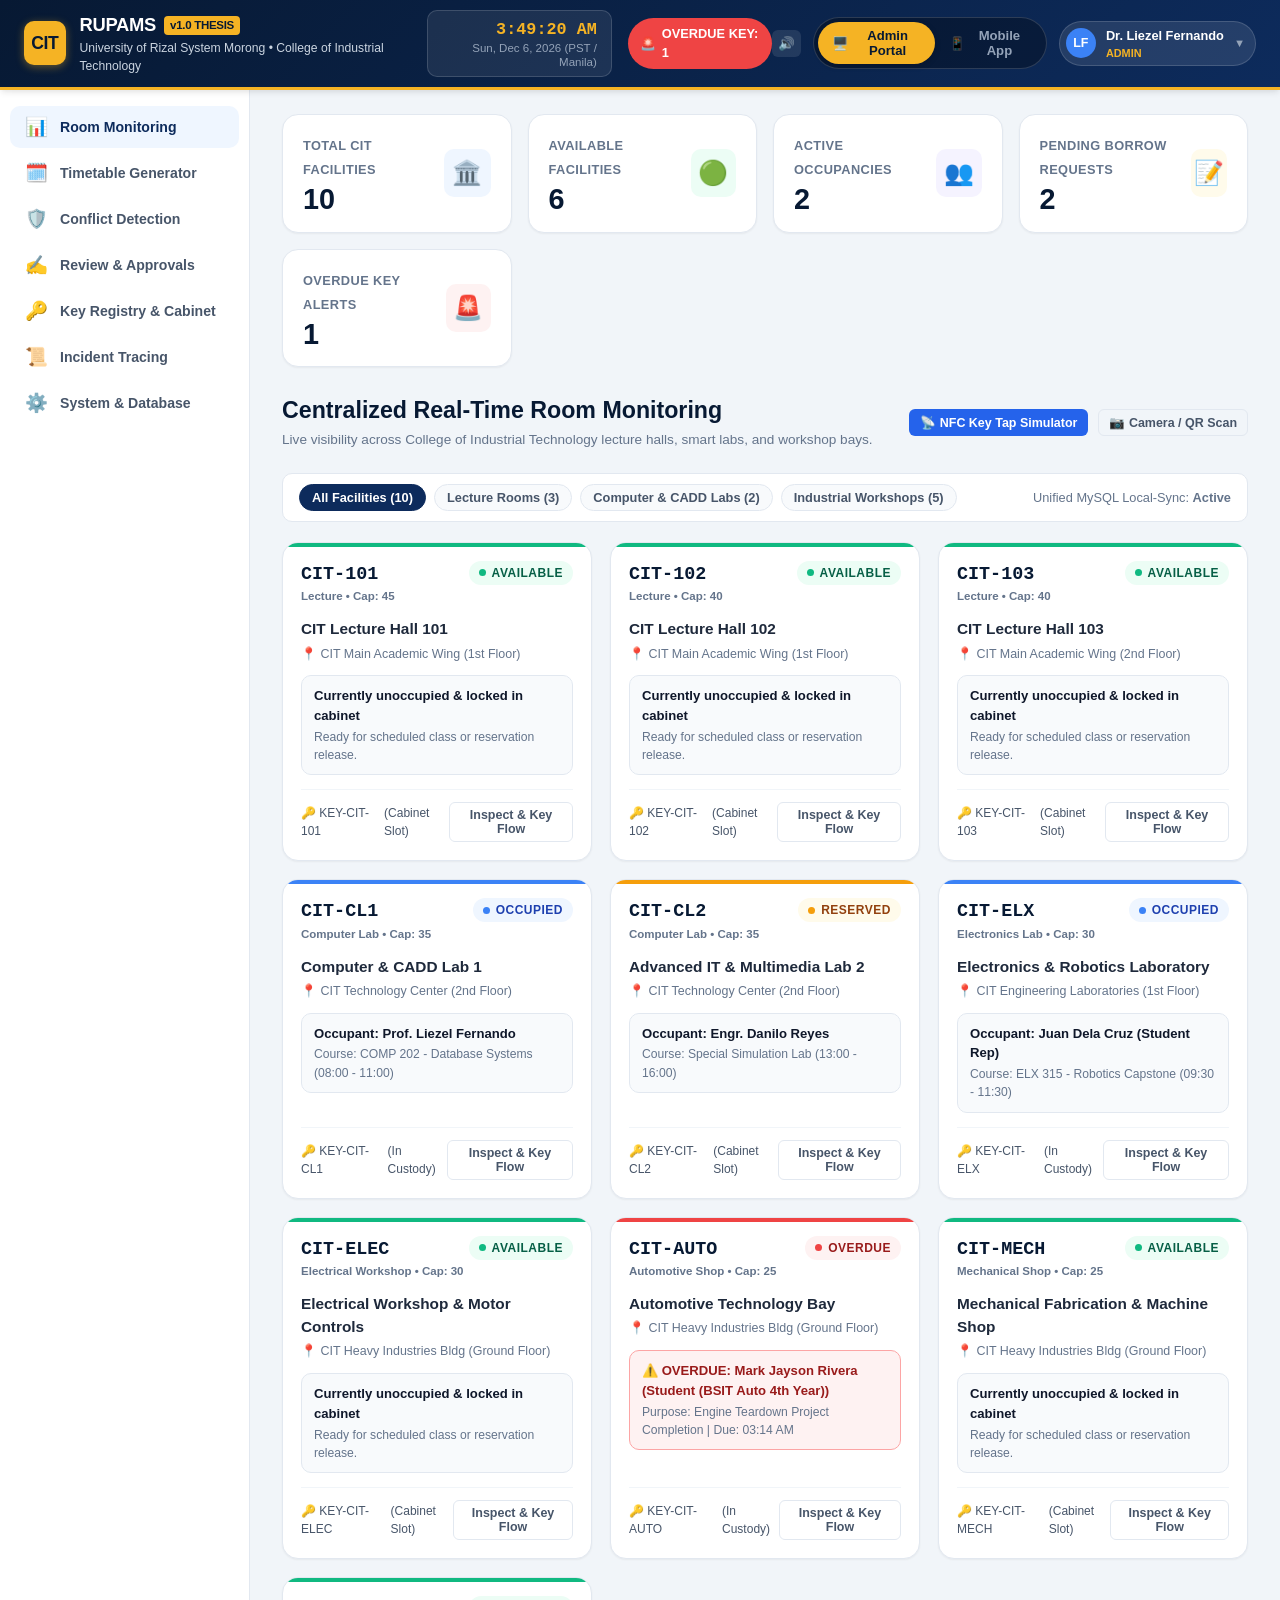
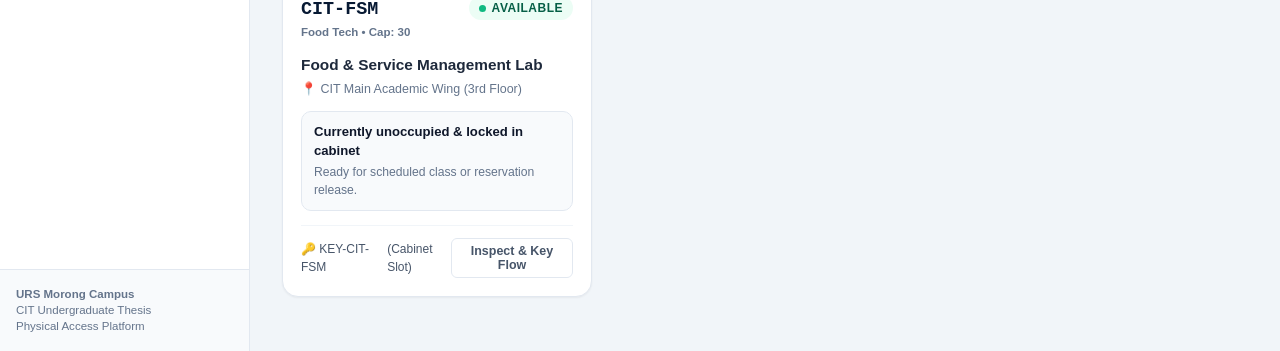
==== index.html @ 3c975d86 "Initial commit: Room Utilization and Physical Access Management System (RUPAMS)" ====
<!DOCTYPE html>
<html lang="en">
<head>
  <meta charset="UTF-8">
  <meta name="viewport" content="width=device-width, initial-scale=1.0">
  <title>RUPAMS - Room Utilization & Physical Access Management System | URS Morong</title>
  
  <!-- CSS Stylesheets -->
  <link rel="stylesheet" href="css/main.css">
  <link rel="stylesheet" href="css/admin.css">
  <link rel="stylesheet" href="css/mobile.css">
</head>
<body>

  <!-- ==========================================================================
       GLOBAL TOP NAVIGATION HEADER
       ========================================================================== -->
  <header class="global-header">
    <div class="brand-section">
      <div class="urs-logo-badge" title="University of Rizal System Morong Campus">
        CIT
      </div>
      <div class="brand-info">
        <h1>
          RUPAMS
          <span style="font-size: 0.72rem; background: var(--urs-gold); color: var(--urs-navy-dark); padding: 1px 6px; border-radius: 4px; font-weight: 800;">v1.0 THESIS</span>
        </h1>
        <span class="tagline">University of Rizal System Morong • College of Industrial Technology</span>
      </div>
    </div>

    <!-- Live Philippine Standard Time Clock Widget -->
    <div class="header-center-metrics">
      <div class="clock-widget" title="Live Campus Time Clock">
        <div>
          <div class="clock-time" id="liveClockTime">--:--:-- --</div>
          <div class="clock-meta" id="liveClockDate">Loading...</div>
        </div>
      </div>

      <!-- Overdue Key Alert Warning Badge -->
      <div class="overdue-alert-chip" id="overdueAlertChip" onclick="appUi.switchAdminTab('keys')" title="Click to view overdue key log">
        <span>🚨</span>
        <span>OVERDUE KEY: <strong id="overdueCountNumber">0</strong></span>
      </div>
    </div>

    <!-- Right Controls: View Switcher & Demo User Profile -->
    <div class="header-controls">
      <!-- Sound FX Toggle -->
      <button class="btn-icon" id="btnSoundToggle" title="Toggle Sound Feedback">🔊</button>

      <!-- Frame Toggle for Mobile View -->
      <button class="btn btn-outline btn-sm hidden" id="btnToggleFrame" title="Toggle Phone Mockup Bezel" style="color: white; border-color: rgba(255,255,255,0.3);">
        📱 Device Bezel
      </button>

      <!-- View Switcher: Admin Portal vs Mobile App -->
      <div class="view-mode-toggle">
        <button id="btnAdminView" class="active">
          <span>🖥️</span> Admin Portal
        </button>
        <button id="btnMobileView">
          <span>📱</span> Mobile App
        </button>
      </div>

      <!-- User Profile Preset Switcher -->
      <div class="user-profile-badge" id="userProfileTrigger" title="Click to switch persona (Admin / Faculty / Student)">
        <div class="avatar-circle" id="headerUserAvatar">LF</div>
        <div class="user-details">
          <span class="user-name" id="headerUserName">Dr. Liezel Fernando</span>
          <span class="user-role-badge" id="headerUserRole">ADMIN</span>
        </div>
        <span style="font-size: 0.7rem; color: #94a3b8;">▼</span>
      </div>
    </div>
  </header>

  <!-- ==========================================================================
       VIEW CONTAINER 1: ADMIN WEB PORTAL (DESKTOP-FOCUSED)
       ========================================================================== -->
  <main id="adminPortalContainer" class="admin-layout">
    <!-- Sidebar Navigation -->
    <aside class="admin-sidebar">
      <nav class="sidebar-nav">
        <button class="nav-item active" data-tab="dashboard">
          <span class="nav-icon">📊</span>
          <span>Room Monitoring</span>
        </button>

        <button class="nav-item" data-tab="scheduler">
          <span class="nav-icon">🗓️</span>
          <span>Timetable Generator</span>
        </button>

        <button class="nav-item" data-tab="conflicts">
          <span class="nav-icon">🛡️</span>
          <span>Conflict Detection</span>
        </button>

        <button class="nav-item" data-tab="workflow">
          <span class="nav-icon">✍️</span>
          <span>Review & Approvals</span>
        </button>

        <button class="nav-item" data-tab="keys">
          <span class="nav-icon">🔑</span>
          <span>Key Registry & Cabinet</span>
        </button>

        <button class="nav-item" data-tab="audit">
          <span class="nav-icon">📜</span>
          <span>Incident Tracing</span>
        </button>

        <button class="nav-item" data-tab="settings">
          <span class="nav-icon">⚙️</span>
          <span>System & Database</span>
        </button>
      </nav>

      <div class="sidebar-footer">
        <div class="system-tag">
          <strong>URS Morong Campus</strong><br>
          CIT Undergraduate Thesis<br>
          Physical Access Platform
        </div>
      </div>
    </aside>

    <!-- Main Workspace Content Area -->
    <section class="admin-content" id="adminDynamicContent">
      <!-- Dynamically rendered by appUi.renderAdminView() -->
    </section>
  </main>

  <!-- ==========================================================================
       VIEW CONTAINER 2: MOBILE WEB APP (STUDENTS & FACULTY)
       ========================================================================== -->
  <main id="mobileAppContainer" class="mobile-wrapper-outer hidden">
    <div class="mobile-device-frame">
      <div class="mobile-screen">
        <!-- Phone Hardware Top Status Bar -->
        <div class="phone-status-bar">
          <span>9:41</span>
          <div class="phone-dynamic-island"></div>
          <span>5G 📶 100%</span>
        </div>

        <!-- Mobile App Header -->
        <header class="mobile-app-header">
          <div class="mobile-header-top">
            <span class="mobile-portal-title">URS CIT Access Portal</span>
            <button class="btn btn-gold btn-sm" onclick="QRNfcSimulator.openQrScannerModal()" style="padding: 3px 8px; font-size: 0.72rem;">
              📷 Scan
            </button>
          </div>

          <div class="mobile-user-greeting">
            <div class="avatar-circle" id="mobileGreetingAvatar">JD</div>
            <div class="greeting-text">
              <h4 id="mobileGreetingName">Juan Dela Cruz</h4>
              <span id="mobileGreetingRole">STUDENT • BSIT Electronics</span>
            </div>
          </div>
        </header>

        <!-- Scrollable Mobile Body Content -->
        <div class="mobile-screen-body" id="mobileDynamicBody">
          <!-- Dynamically rendered by appUi.renderMobileView() -->
        </div>

        <!-- Mobile Bottom Navigation Bar -->
        <nav class="mobile-bottom-nav">
          <button class="mobile-nav-btn active" data-tab="facilities">
            <span class="nav-btn-icon">🏛️</span>
            <span>Facilities</span>
          </button>
          <button class="mobile-nav-btn" data-tab="borrow">
            <span class="nav-btn-icon">📝</span>
            <span>Borrow</span>
          </button>
          <button class="mobile-nav-btn" data-tab="active">
            <span class="nav-btn-icon">🔑</span>
            <span>Active Key</span>
          </button>
          <button class="mobile-nav-btn" data-tab="scan">
            <span class="nav-btn-icon">📡</span>
            <span>Scan/NFC</span>
          </button>
        </nav>
      </div>
    </div>
  </main>

  <!-- ==========================================================================
       MODAL 1: NFC IDENTIFICATION & KEY TAP SIMULATOR
       ========================================================================== -->
  <div class="modal-overlay" id="nfcModal">
    <div class="modal-dialog">
      <div class="modal-header">
        <h3 id="nfcModalTitle">📡 NFC Key Identification & Custody Reader</h3>
        <button class="btn-close-modal" onclick="QRNfcSimulator.closeNfcModal()">&times;</button>
      </div>
      <div class="modal-body">
        <div class="nfc-reader-scanner-box">
          <div class="nfc-wave-graphic">
            <div class="nfc-wave-ring"></div>
            <div class="nfc-wave-ring"></div>
            <div class="nfc-wave-ring"></div>
            <div class="nfc-center-icon">📡</div>
          </div>
          <h4 style="color: var(--urs-gold); font-size: 1.05rem; margin-bottom: 4px;">Smart Solenoid / NFC Sensor</h4>
          <p id="nfcModalDesc" style="font-size: 0.8rem; color: #cbd5e1;">
            Tap physical RFID/NFC key tag against reader to transfer custody and log immutable audit record.
          </p>
        </div>

        <div style="margin-top: 16px;">
          <h5 style="font-size: 0.82rem; color: #475569; text-transform: uppercase; margin-bottom: 10px;">Select Physical Key Tag to Tap:</h5>
          <div id="nfcKeyList" style="max-height: 280px; overflow-y: auto;">
            <!-- Dynamically populated -->
          </div>
        </div>
      </div>
      <div class="modal-footer">
        <button class="btn btn-secondary btn-sm" onclick="QRNfcSimulator.closeNfcModal()">Cancel</button>
      </div>
    </div>
  </div>

  <!-- ==========================================================================
       MODAL 2: CAMERA QR CODE SCANNER & RAPID PRESETS
       ========================================================================== -->
  <div class="modal-overlay" id="qrScannerModal">
    <div class="modal-dialog">
      <div class="modal-header">
        <h3>📷 Multi-Modal QR Code Scanner</h3>
        <button class="btn-close-modal" onclick="QRNfcSimulator.closeQrScannerModal()">&times;</button>
      </div>
      <div class="modal-body text-center">
        <!-- Live Video Viewport -->
        <div class="qr-viewport-box">
          <video id="qrVideoElement" playsinline autoplay muted></video>
          <div class="qr-target-guide">
            <div class="qr-laser-line"></div>
          </div>
        </div>

        <div id="qrCameraStatus" style="font-size: 0.82rem; color: #64748b; margin-bottom: 16px;">
          Starting camera... If no webcam is available, use Rapid Test Presets below.
        </div>

        <div style="background: var(--bg-card-alt); border-radius: var(--radius-md); padding: 14px; text-align: left; border: 1px solid var(--border-color);">
          <strong style="font-size: 0.82rem; color: var(--urs-navy);">⚡ Quick Test Presets (Instant Simulation):</strong>
          <div style="display: flex; flex-direction: column; gap: 8px; margin-top: 10px;">
            <button class="btn btn-outline btn-sm" onclick="QRNfcSimulator.simulateQRScan('pass_juan')">
              Scan Student Pass: Juan Dela Cruz (CIT-ELX)
            </button>
            <button class="btn btn-outline btn-sm" onclick="QRNfcSimulator.simulateQRScan('key_cit101')">
              Scan Key Tag: CIT-101 Lecture Master Key
            </button>
            <button class="btn btn-outline btn-sm" onclick="QRNfcSimulator.simulateQRScan('key_auto_overdue')">
              Scan Key Tag: CIT-AUTO (Return Overdue Key)
            </button>
          </div>
        </div>
      </div>
      <div class="modal-footer">
        <button class="btn btn-secondary btn-sm" onclick="QRNfcSimulator.closeQrScannerModal()">Close</button>
      </div>
    </div>
  </div>

  <!-- ==========================================================================
       MODAL 3: GENERIC INSPECTION / KEY DETAILS MODAL
       ========================================================================== -->
  <div class="modal-overlay" id="genericDetailModal">
    <div class="modal-dialog">
      <div class="modal-header">
        <h3 id="genericModalTitle">Facility Details</h3>
        <button class="btn-close-modal" onclick="appUi.closeModal('genericDetailModal')">&times;</button>
      </div>
      <div class="modal-body" id="genericModalBody">
        <!-- Injected via appUi.openRoomDetailModal -->
      </div>
      <div class="modal-footer">
        <button class="btn btn-secondary btn-sm" onclick="appUi.closeModal('genericDetailModal')">Close</button>
      </div>
    </div>
  </div>

  <!-- ==========================================================================
       MODAL 4: DEMO USER SWITCHER MODAL
       ========================================================================== -->
  <div class="modal-overlay" id="userSwitcherModal">
    <div class="modal-dialog" style="max-width: 480px;">
      <div class="modal-header">
        <h3>👤 Switch Evaluation Persona</h3>
        <button class="btn-close-modal" onclick="appUi.closeModal('userSwitcherModal')">&times;</button>
      </div>
      <div class="modal-body">
        <p style="font-size: 0.85rem; color: #64748b; margin-bottom: 16px;">
          Select a role to test role-based permissions and simulated mobile workflows:
        </p>

        <div style="display: flex; flex-direction: column; gap: 10px;">
          <!-- Admin -->
          <div class="nfc-tag-card" onclick="appUi.selectUserPreset('admin')" style="cursor: pointer;">
            <div class="avatar-circle" style="background: #2563eb;">LF</div>
            <div style="flex: 1; margin-left: 12px; text-align: left;">
              <strong>Dr. Liezel Fernando</strong>
              <div style="font-size: 0.72rem; color: #64748b;">CIT Scheduling Admin / Security Controller</div>
            </div>
            <span class="status-pill occupied">ADMIN</span>
          </div>

          <!-- Faculty -->
          <div class="nfc-tag-card" onclick="appUi.selectUserPreset('faculty')" style="cursor: pointer;">
            <div class="avatar-circle" style="background: #059669;">MB</div>
            <div style="flex: 1; margin-left: 12px; text-align: left;">
              <strong>Engr. Maria Elena Bautista</strong>
              <div style="font-size: 0.72rem; color: #64748b;">Program Head, Electronics Technology</div>
            </div>
            <span class="status-pill available">FACULTY</span>
          </div>

          <!-- Student -->
          <div class="nfc-tag-card" onclick="appUi.selectUserPreset('student')" style="cursor: pointer;">
            <div class="avatar-circle" style="background: #f59e0b;">JD</div>
            <div style="flex: 1; margin-left: 12px; text-align: left;">
              <strong>Juan Dela Cruz</strong>
              <div style="font-size: 0.72rem; color: #64748b;">3rd Year BSIT Electronics Student</div>
            </div>
            <span class="status-pill reserved">STUDENT</span>
          </div>
        </div>
      </div>
      <div class="modal-footer">
        <button class="btn btn-secondary btn-sm" onclick="appUi.closeModal('userSwitcherModal')">Cancel</button>
      </div>
    </div>
  </div>

  <!-- Toast Notification Container -->
  <div id="toastContainer"></div>

  <!-- ==========================================================================
       JAVASCRIPT MODULES
       ========================================================================== -->
  <script src="js/audio.js"></script>
  <script src="js/mockData.js"></script>
  <script src="js/state.js"></script>
  <script src="js/scheduler.js"></script>
  <script src="js/keyManagement.js"></script>
  <script src="js/qrNfcSim.js"></script>
  <script src="js/app.js"></script>
</body>
</html>
---- css/main.css ----
/* ==========================================================================
   RUPAMS - Room Utilization and Physical Access Management System
   Main Base Styles, CSS Variables & Layout
   University of Rizal System Morong Campus - College of Industrial Technology
   ========================================================================== */

:root {
  --urs-navy-dark: #071933;
  --urs-navy: #0d2b5c;
  --urs-navy-light: #164287;
  --urs-blue: #2563eb;
  --urs-blue-light: #eff6ff;
  --urs-gold: #f5b324;
  --urs-gold-dark: #d99608;
  --urs-gold-light: #fef8e7;
  
  --status-available: #10b981;
  --status-available-bg: #ecfdf5;
  --status-occupied: #3b82f6;
  --status-occupied-bg: #eff6ff;
  --status-reserved: #f59e0b;
  --status-reserved-bg: #fffbeb;
  --status-overdue: #ef4444;
  --status-overdue-bg: #fef2f2;
  
  --bg-main: #f1f5f9;
  --bg-card: #ffffff;
  --bg-card-alt: #f8fafc;
  --border-color: #e2e8f0;
  --border-focus: #3b82f6;
  
  --text-main: #0f172a;
  --text-muted: #64748b;
  --text-light: #94a3b8;
  --text-inverse: #ffffff;
  
  --radius-sm: 6px;
  --radius-md: 10px;
  --radius-lg: 16px;
  --radius-full: 9999px;
  
  --shadow-sm: 0 1px 2px 0 rgba(0, 0, 0, 0.05);
  --shadow-md: 0 4px 6px -1px rgba(0, 0, 0, 0.08), 0 2px 4px -1px rgba(0, 0, 0, 0.04);
  --shadow-lg: 0 10px 15px -3px rgba(0, 0, 0, 0.1), 0 4px 6px -2px rgba(0, 0, 0, 0.05);
  --shadow-xl: 0 20px 25px -5px rgba(0, 0, 0, 0.12), 0 10px 10px -5px rgba(0, 0, 0, 0.04);
  
  --transition-fast: 0.15s ease;
  --transition-normal: 0.25s ease;
}

* {
  box-sizing: border-box;
  margin: 0;
  padding: 0;
}

body {
  font-family: -apple-system, BlinkMacSystemFont, "Segoe UI", Roboto, "Helvetica Neue", Arial, sans-serif;
  background-color: var(--bg-main);
  color: var(--text-main);
  line-height: 1.5;
  min-height: 100vh;
  display: flex;
  flex-direction: column;
  overflow-x: hidden;
}

/* ==========================================================================
   Header & Top Global Control Bar
   ========================================================================== */

.global-header {
  background: linear-gradient(135deg, var(--urs-navy-dark) 0%, var(--urs-navy) 100%);
  color: var(--text-inverse);
  padding: 10px 24px;
  display: flex;
  align-items: center;
  justify-content: space-between;
  border-bottom: 3px solid var(--urs-gold);
  box-shadow: var(--shadow-md);
  position: sticky;
  top: 0;
  z-index: 1000;
}

.brand-section {
  display: flex;
  align-items: center;
  gap: 14px;
}

.urs-logo-badge {
  width: 44px;
  height: 44px;
  background: var(--urs-gold);
  color: var(--urs-navy-dark);
  border-radius: var(--radius-md);
  display: flex;
  align-items: center;
  justify-content: center;
  font-weight: 800;
  font-size: 1.1rem;
  letter-spacing: -0.5px;
  box-shadow: 0 2px 8px rgba(245, 179, 36, 0.4);
}

.brand-info h1 {
  font-size: 1.15rem;
  font-weight: 700;
  letter-spacing: -0.3px;
  display: flex;
  align-items: center;
  gap: 8px;
}

.brand-info .tagline {
  font-size: 0.76rem;
  color: #cbd5e1;
  display: block;
}

.header-center-metrics {
  display: flex;
  align-items: center;
  gap: 16px;
}

.clock-widget {
  background: rgba(255, 255, 255, 0.08);
  border: 1px solid rgba(255, 255, 255, 0.15);
  border-radius: var(--radius-md);
  padding: 6px 14px;
  text-align: right;
  display: flex;
  align-items: center;
  gap: 10px;
}

.clock-time {
  font-family: ui-monospace, SFMono-Regular, Menlo, Monaco, Consolas, monospace;
  font-weight: 700;
  font-size: 1.05rem;
  color: var(--urs-gold);
}

.clock-meta {
  font-size: 0.72rem;
  color: #94a3b8;
  line-height: 1.2;
}

/* Overdue Alert Chip in Header */
.overdue-alert-chip {
  display: none;
  align-items: center;
  gap: 6px;
  background: #ef4444;
  color: white;
  padding: 6px 12px;
  border-radius: var(--radius-full);
  font-size: 0.8rem;
  font-weight: 700;
  cursor: pointer;
  animation: pulse-red 1.8s infinite;
}

.overdue-alert-chip.visible {
  display: flex;
}

@keyframes pulse-red {
  0% { box-shadow: 0 0 0 0 rgba(239, 68, 68, 0.7); }
  70% { box-shadow: 0 0 0 8px rgba(239, 68, 68, 0); }
  100% { box-shadow: 0 0 0 0 rgba(239, 68, 68, 0); }
}

.header-controls {
  display: flex;
  align-items: center;
  gap: 12px;
}

/* View Mode Switcher Pill */
.view-mode-toggle {
  background: rgba(0, 0, 0, 0.3);
  padding: 4px;
  border-radius: var(--radius-full);
  display: flex;
  border: 1px solid rgba(255, 255, 255, 0.15);
}

.view-mode-toggle button {
  background: transparent;
  color: #94a3b8;
  border: none;
  padding: 6px 14px;
  border-radius: var(--radius-full);
  font-size: 0.82rem;
  font-weight: 600;
  cursor: pointer;
  transition: all var(--transition-fast);
  display: flex;
  align-items: center;
  gap: 6px;
}

.view-mode-toggle button.active {
  background: var(--urs-gold);
  color: var(--urs-navy-dark);
  box-shadow: 0 2px 6px rgba(0, 0, 0, 0.2);
}

/* User Profile Badge */
.user-profile-badge {
  display: flex;
  align-items: center;
  gap: 10px;
  background: rgba(255, 255, 255, 0.1);
  padding: 4px 10px 4px 6px;
  border-radius: var(--radius-full);
  border: 1px solid rgba(255, 255, 255, 0.15);
  cursor: pointer;
}

.avatar-circle {
  width: 30px;
  height: 30px;
  border-radius: 50%;
  background: #3b82f6;
  color: white;
  display: flex;
  align-items: center;
  justify-content: center;
  font-size: 0.78rem;
  font-weight: 700;
}

.user-details {
  display: flex;
  flex-direction: column;
  text-align: left;
}

.user-name {
  font-size: 0.8rem;
  font-weight: 600;
  max-width: 140px;
  white-space: nowrap;
  overflow: hidden;
  text-overflow: ellipsis;
}

.user-role-badge {
  font-size: 0.68rem;
  color: var(--urs-gold);
  text-transform: uppercase;
  font-weight: 700;
}

/* ==========================================================================
   Buttons & Core UI Components
   ========================================================================== */

.btn {
  display: inline-flex;
  align-items: center;
  justify-content: center;
  gap: 8px;
  padding: 8px 16px;
  border-radius: var(--radius-sm);
  font-size: 0.875rem;
  font-weight: 600;
  cursor: pointer;
  border: 1px solid transparent;
  transition: all var(--transition-fast);
  text-decoration: none;
}

.btn-primary {
  background-color: var(--urs-blue);
  color: white;
}
.btn-primary:hover {
  background-color: #1d4ed8;
}

.btn-gold {
  background-color: var(--urs-gold);
  color: var(--urs-navy-dark);
}
.btn-gold:hover {
  background-color: var(--urs-gold-dark);
}

.btn-secondary {
  background-color: #e2e8f0;
  color: #334155;
}
.btn-secondary:hover {
  background-color: #cbd5e1;
}

.btn-outline {
  background: transparent;
  border-color: var(--border-color);
  color: #475569;
}
.btn-outline:hover {
  background-color: var(--bg-card-alt);
  border-color: #cbd5e1;
}

.btn-danger {
  background-color: var(--status-overdue);
  color: white;
}
.btn-danger:hover {
  background-color: #dc2626;
}

.btn-success {
  background-color: var(--status-available);
  color: white;
}
.btn-success:hover {
  background-color: #059669;
}

.btn-sm {
  padding: 5px 10px;
  font-size: 0.78rem;
}

.btn-icon {
  padding: 6px;
  border-radius: var(--radius-sm);
  background: rgba(255, 255, 255, 0.1);
  color: white;
  border: none;
  cursor: pointer;
}

/* Status Badges */
.status-pill {
  display: inline-flex;
  align-items: center;
  gap: 6px;
  padding: 3px 10px;
  border-radius: var(--radius-full);
  font-size: 0.75rem;
  font-weight: 700;
  text-transform: uppercase;
  letter-spacing: 0.5px;
}

.status-pill::before {
  content: "";
  display: inline-block;
  width: 7px;
  height: 7px;
  border-radius: 50%;
}

.status-pill.available {
  background-color: var(--status-available-bg);
  color: #065f46;
}
.status-pill.available::before {
  background-color: var(--status-available);
}

.status-pill.occupied {
  background-color: var(--status-occupied-bg);
  color: #1e40af;
}
.status-pill.occupied::before {
  background-color: var(--status-occupied);
}

.status-pill.reserved {
  background-color: var(--status-reserved-bg);
  color: #92400e;
}
.status-pill.reserved::before {
  background-color: var(--status-reserved);
}

.status-pill.overdue {
  background-color: var(--status-overdue-bg);
  color: #991b1b;
  animation: pulse-soft 1.5s infinite;
}
.status-pill.overdue::before {
  background-color: var(--status-overdue);
}

@keyframes pulse-soft {
  0% { opacity: 1; }
  50% { opacity: 0.6; }
  100% { opacity: 1; }
}

/* ==========================================================================
   Modals & Overlays
   ========================================================================== */

.modal-overlay {
  display: none;
  position: fixed;
  inset: 0;
  background-color: rgba(15, 23, 42, 0.6);
  backdrop-filter: blur(4px);
  z-index: 2000;
  align-items: center;
  justify-content: center;
  padding: 20px;
}

.modal-overlay.active {
  display: flex;
  animation: fadeIn 0.2s ease-out;
}

.modal-dialog {
  background: white;
  border-radius: var(--radius-lg);
  width: 100%;
  max-width: 650px;
  max-height: 90vh;
  display: flex;
  flex-direction: column;
  box-shadow: var(--shadow-xl);
  overflow: hidden;
  animation: slideUp 0.25s ease-out;
}

.modal-dialog.modal-wide {
  max-width: 900px;
}

.modal-header {
  padding: 16px 22px;
  border-bottom: 1px solid var(--border-color);
  display: flex;
  align-items: center;
  justify-content: space-between;
  background: var(--bg-card-alt);
}

.modal-header h3 {
  font-size: 1.15rem;
  color: var(--urs-navy-dark);
  display: flex;
  align-items: center;
  gap: 8px;
}

.modal-body {
  padding: 22px;
  overflow-y: auto;
}

.modal-footer {
  padding: 14px 22px;
  border-top: 1px solid var(--border-color);
  background: var(--bg-card-alt);
  display: flex;
  align-items: center;
  justify-content: flex-end;
  gap: 12px;
}

.btn-close-modal {
  background: transparent;
  border: none;
  font-size: 1.4rem;
  color: #94a3b8;
  cursor: pointer;
  line-height: 1;
}
.btn-close-modal:hover {
  color: #0f172a;
}

@keyframes fadeIn {
  from { opacity: 0; }
  to { opacity: 1; }
}

@keyframes slideUp {
  from { transform: translateY(20px); opacity: 0; }
  to { transform: translateY(0); opacity: 1; }
}

/* ==========================================================================
   Toast Notification System
   ========================================================================== */

#toastContainer {
  position: fixed;
  bottom: 24px;
  right: 24px;
  display: flex;
  flex-direction: column;
  gap: 10px;
  z-index: 3000;
  pointer-events: none;
}

.toast {
  pointer-events: auto;
  background: #1e293b;
  color: white;
  padding: 12px 18px;
  border-radius: var(--radius-md);
  box-shadow: var(--shadow-xl);
  font-size: 0.88rem;
  display: flex;
  align-items: center;
  gap: 12px;
  max-width: 400px;
  border-left: 4px solid var(--urs-blue);
  animation: slideInRight 0.3s ease-out;
  transition: opacity 0.3s ease;
}

.toast.toast-success { border-left-color: var(--status-available); }
.toast.toast-error { border-left-color: var(--status-overdue); }
.toast.toast-warning { border-left-color: var(--urs-gold); }
.toast.toast-info { border-left-color: var(--urs-blue); }

@keyframes slideInRight {
  from { transform: translateX(100%); opacity: 0; }
  to { transform: translateX(0); opacity: 1; }
}

/* Utilities */
.hidden { display: none !important; }
.text-center { text-align: center; }
.text-right { text-align: right; }
.font-mono { font-family: ui-monospace, SFMono-Regular, Menlo, Monaco, Consolas, monospace; }
---- css/admin.css ----
/* ==========================================================================
   RUPAMS - Admin Web Portal Styles (Desktop-Focused)
   Real-Time Dashboards, Automated Scheduling, Key Cabinet & Audit Engine
   ========================================================================== */

.admin-layout {
  display: flex;
  flex: 1;
  min-height: calc(100vh - 67px);
}

/* Sidebar Navigation */
.admin-sidebar {
  width: 250px;
  background: white;
  border-right: 1px solid var(--border-color);
  display: flex;
  flex-direction: column;
  flex-shrink: 0;
}

.sidebar-nav {
  padding: 16px 10px;
  display: flex;
  flex-direction: column;
  gap: 4px;
}

.nav-item {
  display: flex;
  align-items: center;
  gap: 12px;
  padding: 10px 14px;
  border-radius: var(--radius-md);
  color: #475569;
  text-decoration: none;
  font-size: 0.88rem;
  font-weight: 600;
  cursor: pointer;
  border: none;
  background: transparent;
  width: 100%;
  text-align: left;
  transition: all var(--transition-fast);
}

.nav-item:hover {
  background-color: var(--bg-card-alt);
  color: var(--urs-navy);
}

.nav-item.active {
  background: var(--urs-blue-light);
  color: var(--urs-navy);
  font-weight: 700;
}

.nav-item .nav-icon {
  font-size: 1.15rem;
  width: 24px;
  display: inline-flex;
  justify-content: center;
}

.nav-badge {
  margin-left: auto;
  background: #e2e8f0;
  color: #334155;
  font-size: 0.72rem;
  font-weight: 700;
  padding: 2px 7px;
  border-radius: var(--radius-full);
}

.nav-badge.badge-danger {
  background: #fee2e2;
  color: #b91c1c;
}

.sidebar-footer {
  margin-top: auto;
  padding: 16px;
  border-top: 1px solid var(--border-color);
  background: var(--bg-card-alt);
}

.system-tag {
  font-size: 0.72rem;
  color: var(--text-muted);
  line-height: 1.4;
}

/* Main Admin Workspace */
.admin-content {
  flex: 1;
  padding: 24px 32px;
  background-color: var(--bg-main);
  overflow-y: auto;
}

.section-header {
  display: flex;
  align-items: center;
  justify-content: space-between;
  margin-bottom: 22px;
  flex-wrap: wrap;
  gap: 14px;
}

.section-header h2 {
  font-size: 1.45rem;
  color: var(--urs-navy-dark);
  font-weight: 800;
  display: flex;
  align-items: center;
  gap: 10px;
}

.section-header p {
  font-size: 0.85rem;
  color: var(--text-muted);
  margin-top: 2px;
}

/* KPI Summary Cards Grid */
.kpi-grid {
  display: grid;
  grid-template-columns: repeat(auto-fit, minmax(210px, 1fr));
  gap: 16px;
  margin-bottom: 26px;
}

.kpi-card {
  background: white;
  border: 1px solid var(--border-color);
  border-radius: var(--radius-lg);
  padding: 18px 20px;
  box-shadow: var(--shadow-sm);
  display: flex;
  align-items: center;
  justify-content: space-between;
  transition: transform var(--transition-fast), box-shadow var(--transition-fast);
}

.kpi-card:hover {
  transform: translateY(-2px);
  box-shadow: var(--shadow-md);
}

.kpi-info span {
  font-size: 0.8rem;
  color: var(--text-muted);
  font-weight: 600;
  text-transform: uppercase;
  letter-spacing: 0.4px;
}

.kpi-info h3 {
  font-size: 1.8rem;
  color: var(--urs-navy-dark);
  font-weight: 800;
  margin-top: 4px;
  line-height: 1;
}

.kpi-icon {
  width: 48px;
  height: 48px;
  border-radius: var(--radius-md);
  display: flex;
  align-items: center;
  justify-content: center;
  font-size: 1.5rem;
}

.kpi-card.kpi-blue .kpi-icon { background: #eff6ff; color: #2563eb; }
.kpi-card.kpi-green .kpi-icon { background: #ecfdf5; color: #059669; }
.kpi-card.kpi-amber .kpi-icon { background: #fffbeb; color: #d97706; }
.kpi-card.kpi-red .kpi-icon { background: #fef2f2; color: #dc2626; }
.kpi-card.kpi-purple .kpi-icon { background: #f5f3ff; color: #7c3aed; }

/* Filter Bar */
.filter-toolbar {
  background: white;
  border: 1px solid var(--border-color);
  border-radius: var(--radius-md);
  padding: 10px 16px;
  display: flex;
  align-items: center;
  justify-content: space-between;
  margin-bottom: 20px;
  gap: 12px;
  flex-wrap: wrap;
}

.filter-pills {
  display: flex;
  gap: 8px;
  flex-wrap: wrap;
}

.filter-pill {
  padding: 5px 12px;
  border-radius: var(--radius-full);
  font-size: 0.8rem;
  font-weight: 600;
  color: #475569;
  background: var(--bg-card-alt);
  border: 1px solid var(--border-color);
  cursor: pointer;
}

.filter-pill.active {
  background: var(--urs-navy);
  color: white;
  border-color: var(--urs-navy);
}

/* Facility Room Cards Grid */
.rooms-grid {
  display: grid;
  grid-template-columns: repeat(auto-fill, minmax(290px, 1fr));
  gap: 18px;
  margin-bottom: 30px;
}

.room-card {
  background: white;
  border: 1px solid var(--border-color);
  border-radius: var(--radius-lg);
  padding: 18px;
  box-shadow: var(--shadow-sm);
  display: flex;
  flex-direction: column;
  transition: all var(--transition-fast);
  position: relative;
  overflow: hidden;
}

.room-card:hover {
  border-color: #93c5fd;
  box-shadow: var(--shadow-md);
}

.room-card::before {
  content: "";
  position: absolute;
  top: 0;
  left: 0;
  right: 0;
  height: 4px;
}

.room-card.status-available::before { background: var(--status-available); }
.room-card.status-occupied::before { background: var(--status-occupied); }
.room-card.status-reserved::before { background: var(--status-reserved); }
.room-card.status-overdue::before { background: var(--status-overdue); }

.room-card-header {
  display: flex;
  align-items: flex-start;
  justify-content: space-between;
  margin-bottom: 12px;
}

.room-code-tag {
  font-family: ui-monospace, monospace;
  font-weight: 800;
  font-size: 1.15rem;
  color: var(--urs-navy-dark);
}

.room-type-tag {
  font-size: 0.72rem;
  color: var(--text-muted);
  font-weight: 600;
}

.room-title {
  font-size: 0.96rem;
  font-weight: 700;
  color: #1e293b;
  margin-bottom: 4px;
}

.room-location {
  font-size: 0.78rem;
  color: var(--text-muted);
  margin-bottom: 12px;
}

.room-occupancy-box {
  background: var(--bg-card-alt);
  border-radius: var(--radius-md);
  padding: 10px 12px;
  margin-bottom: 14px;
  border: 1px solid var(--border-color);
  font-size: 0.82rem;
}

.room-occupancy-box.alert-overdue {
  background: #fef2f2;
  border-color: #fca5a5;
  color: #991b1b;
}

.occupant-name {
  font-weight: 700;
  display: block;
}

.occupant-detail {
  font-size: 0.76rem;
  color: var(--text-muted);
  margin-top: 2px;
}

.room-card-footer {
  margin-top: auto;
  display: flex;
  align-items: center;
  justify-content: space-between;
  padding-top: 12px;
  border-top: 1px solid #f1f5f9;
}

.key-tag-info {
  font-size: 0.75rem;
  color: #475569;
  display: flex;
  align-items: center;
  gap: 5px;
}

/* ==========================================================================
   Automated Timetable Generation & Matrix Grid View
   ========================================================================== */

.timetable-control-panel {
  background: white;
  border: 1px solid var(--border-color);
  border-radius: var(--radius-lg);
  padding: 20px;
  margin-bottom: 24px;
  display: flex;
  align-items: center;
  justify-content: space-between;
  flex-wrap: wrap;
  gap: 16px;
  box-shadow: var(--shadow-sm);
}

.timetable-stats-strip {
  display: flex;
  align-items: center;
  gap: 20px;
  background: var(--urs-blue-light);
  border: 1px solid #bfdbfe;
  padding: 10px 18px;
  border-radius: var(--radius-md);
}

.stat-item {
  display: flex;
  flex-direction: column;
}

.stat-label {
  font-size: 0.72rem;
  color: #1e40af;
  font-weight: 600;
  text-transform: uppercase;
}

.stat-val {
  font-size: 1.15rem;
  font-weight: 800;
  color: var(--urs-navy-dark);
}

.timetable-matrix-container {
  background: white;
  border: 1px solid var(--border-color);
  border-radius: var(--radius-lg);
  overflow-x: auto;
  box-shadow: var(--shadow-sm);
  margin-bottom: 30px;
}

.timetable-matrix {
  width: 100%;
  border-collapse: collapse;
  min-width: 900px;
  font-size: 0.85rem;
}

.timetable-matrix th,
.timetable-matrix td {
  border: 1px solid var(--border-color);
  padding: 10px 12px;
  vertical-align: top;
}

.timetable-matrix th {
  background: var(--urs-navy-dark);
  color: white;
  font-weight: 700;
  text-align: center;
}

.timetable-matrix th.time-col-header {
  width: 130px;
}

.time-slot-label {
  font-family: monospace;
  font-weight: 700;
  color: var(--urs-navy);
  font-size: 0.78rem;
  background: var(--bg-card-alt);
  text-align: center;
}

.schedule-slot-cell {
  background: #f8fafc;
  min-height: 80px;
  transition: background var(--transition-fast);
}

.schedule-slot-cell:hover {
  background: #f1f5f9;
}

.schedule-card-block {
  background: white;
  border-left: 4px solid var(--urs-blue);
  border-radius: var(--radius-sm);
  padding: 8px 10px;
  margin-bottom: 6px;
  box-shadow: var(--shadow-sm);
  font-size: 0.78rem;
}

.schedule-card-block.type-auto { border-left-color: #ea580c; }
.schedule-card-block.type-elx { border-left-color: #0284c7; }
.schedule-card-block.type-elec { border-left-color: #eab308; }
.schedule-card-block.type-comp { border-left-color: #10b981; }
.schedule-card-block.type-mech { border-left-color: #6366f1; }

.schedule-card-course {
  font-weight: 800;
  color: var(--urs-navy-dark);
  display: block;
}

.schedule-card-faculty {
  color: #475569;
  font-size: 0.74rem;
}

.schedule-card-room {
  display: inline-block;
  background: #e2e8f0;
  color: #1e293b;
  font-size: 0.68rem;
  font-weight: 700;
  padding: 1px 5px;
  border-radius: 3px;
  margin-top: 3px;
}

/* ==========================================================================
   Real-Time Conflict Detection Sandbox View
   ========================================================================== */

.conflict-detector-card {
  background: white;
  border: 1px solid var(--border-color);
  border-radius: var(--radius-lg);
  padding: 24px;
  box-shadow: var(--shadow-sm);
  margin-bottom: 28px;
}

.form-grid-3 {
  display: grid;
  grid-template-columns: repeat(auto-fit, minmax(220px, 1fr));
  gap: 16px;
  margin-bottom: 18px;
}

.form-group {
  display: flex;
  flex-direction: column;
  gap: 6px;
}

.form-label {
  font-size: 0.82rem;
  font-weight: 700;
  color: #334155;
}

.form-control {
  padding: 8px 12px;
  border: 1px solid var(--border-color);
  border-radius: var(--radius-sm);
  font-size: 0.88rem;
  color: var(--text-main);
  background: white;
  outline: none;
  transition: border-color var(--transition-fast);
}

.form-control:focus {
  border-color: var(--border-focus);
  box-shadow: 0 0 0 3px rgba(37, 99, 235, 0.15);
}

.conflict-result-banner {
  padding: 14px 18px;
  border-radius: var(--radius-md);
  margin-top: 16px;
  display: flex;
  align-items: flex-start;
  gap: 14px;
  font-size: 0.88rem;
}

.conflict-result-banner.banner-success {
  background: #ecfdf5;
  border: 1px solid #a7f3d0;
  color: #065f46;
}

.conflict-result-banner.banner-danger {
  background: #fef2f2;
  border: 1px solid #fecaca;
  color: #991b1b;
}

.conflict-details-list {
  margin-top: 8px;
  padding-left: 20px;
  font-size: 0.82rem;
}

/* ==========================================================================
   Digital Review and Approval Workflow Stepper
   ========================================================================== */

.workflow-card {
  background: white;
  border: 1px solid var(--border-color);
  border-radius: var(--radius-lg);
  padding: 24px;
  box-shadow: var(--shadow-sm);
  margin-bottom: 24px;
}

.workflow-stepper {
  display: flex;
  align-items: center;
  justify-content: space-between;
  margin: 24px 0 32px 0;
  position: relative;
}

.workflow-stepper::before {
  content: "";
  position: absolute;
  top: 20px;
  left: 30px;
  right: 30px;
  height: 4px;
  background: #e2e8f0;
  z-index: 1;
}

.step-item {
  position: relative;
  z-index: 2;
  display: flex;
  flex-direction: column;
  align-items: center;
  text-align: center;
  width: 140px;
}

.step-circle {
  width: 42px;
  height: 42px;
  border-radius: 50%;
  background: white;
  border: 3px solid #cbd5e1;
  color: #64748b;
  display: flex;
  align-items: center;
  justify-content: center;
  font-weight: 800;
  font-size: 0.95rem;
  margin-bottom: 8px;
  transition: all var(--transition-fast);
}

.step-item.completed .step-circle {
  background: var(--status-available);
  border-color: var(--status-available);
  color: white;
}

.step-item.active .step-circle {
  background: var(--urs-blue);
  border-color: var(--urs-gold);
  color: white;
  box-shadow: 0 0 0 4px rgba(245, 179, 36, 0.3);
}

.step-title {
  font-size: 0.78rem;
  font-weight: 700;
  color: #334155;
}

.step-desc {
  font-size: 0.7rem;
  color: var(--text-muted);
}

.audit-history-timeline {
  border-left: 2px solid #e2e8f0;
  padding-left: 20px;
  margin-left: 10px;
  display: flex;
  flex-direction: column;
  gap: 16px;
}

.timeline-event {
  position: relative;
}

.timeline-event::before {
  content: "";
  position: absolute;
  left: -26px;
  top: 4px;
  width: 10px;
  height: 10px;
  border-radius: 50%;
  background: var(--urs-blue);
  border: 2px solid white;
}

/* ==========================================================================
   Key Cabinet View & Master Key Registry Table
   ========================================================================== */

.key-cabinet-visual {
  background: #1e293b;
  border-radius: var(--radius-lg);
  padding: 24px;
  margin-bottom: 26px;
  color: white;
}

.cabinet-title {
  font-size: 1.1rem;
  font-weight: 700;
  margin-bottom: 16px;
  display: flex;
  align-items: center;
  justify-content: space-between;
}

.cabinet-hooks-grid {
  display: grid;
  grid-template-columns: repeat(auto-fill, minmax(130px, 1fr));
  gap: 14px;
}

.cabinet-hook-slot {
  background: rgba(255, 255, 255, 0.06);
  border: 1px solid rgba(255, 255, 255, 0.12);
  border-radius: var(--radius-md);
  padding: 12px 10px;
  text-align: center;
  cursor: pointer;
  transition: all var(--transition-fast);
}

.cabinet-hook-slot:hover {
  background: rgba(255, 255, 255, 0.12);
  border-color: var(--urs-gold);
}

.hook-peg {
  width: 16px;
  height: 16px;
  background: #94a3b8;
  border-radius: 50%;
  margin: 0 auto 8px auto;
  box-shadow: inset 0 2px 4px rgba(0,0,0,0.4);
}

.cabinet-hook-slot.slot-present .hook-peg {
  background: var(--status-available);
  box-shadow: 0 0 8px var(--status-available);
}

.cabinet-hook-slot.slot-borrowed .hook-peg {
  background: var(--status-occupied);
}

.cabinet-hook-slot.slot-overdue .hook-peg {
  background: var(--status-overdue);
  animation: pulse-red 1.2s infinite;
}

.hook-key-code {
  font-weight: 800;
  font-size: 0.85rem;
}

.hook-key-slot {
  font-size: 0.68rem;
  color: #94a3b8;
}

/* Master Data Tables */
.data-table-container {
  background: white;
  border: 1px solid var(--border-color);
  border-radius: var(--radius-lg);
  overflow-x: auto;
  box-shadow: var(--shadow-sm);
  margin-bottom: 24px;
}

.data-table {
  width: 100%;
  border-collapse: collapse;
  font-size: 0.85rem;
  text-align: left;
}

.data-table th {
  background: var(--bg-card-alt);
  color: #475569;
  font-weight: 700;
  padding: 12px 16px;
  border-bottom: 1px solid var(--border-color);
}

.data-table td {
  padding: 12px 16px;
  border-bottom: 1px solid #f1f5f9;
  color: #334155;
}

.data-table tr:hover {
  background: #f8fafc;
}

/* Event Badges */
.badge-event {
  display: inline-block;
  padding: 2px 8px;
  border-radius: var(--radius-full);
  font-size: 0.72rem;
  font-weight: 700;
}
.badge-event.KEY_CHECKOUT { background: #dbeafe; color: #1e40af; }
.badge-event.KEY_RETURN { background: #d1fae5; color: #065f46; }
.badge-event.KEY_OVERDUE { background: #fee2e2; color: #b91c1c; }
.badge-event.REQUEST_APPROVED { background: #fef3c7; color: #92400e; }
.badge-event.SCHEDULE_GENERATED { background: #ede9fe; color: #5b21b6; }
---- css/mobile.css ----
/* ==========================================================================
   RUPAMS - Mobile Web App Styles (Students & Faculty View)
   Responsive Workflows, Digital Passes, NFC Tap & QR Verification
   ========================================================================== */

/* Outer container when viewed on desktop */
.mobile-wrapper-outer {
  display: flex;
  justify-content: center;
  align-items: flex-start;
  padding: 24px;
  min-height: calc(100vh - 67px);
  background: #0f172a;
}

.mobile-wrapper-outer.full-screen-mode {
  padding: 0;
  background: var(--bg-main);
}

/* Smartphone Hardware Frame */
.mobile-device-frame {
  width: 100%;
  max-width: 420px;
  height: 840px;
  background: #000000;
  border-radius: 48px;
  padding: 12px;
  box-shadow: 0 25px 50px -12px rgba(0, 0, 0, 0.5), 0 0 0 8px #334155;
  display: flex;
  flex-direction: column;
  position: relative;
  overflow: hidden;
}

.full-screen-mode .mobile-device-frame {
  max-width: 100%;
  height: auto;
  min-height: calc(100vh - 67px);
  border-radius: 0;
  padding: 0;
  box-shadow: none;
  background: var(--bg-main);
}

/* Mobile Screen Container */
.mobile-screen {
  background: var(--bg-main);
  border-radius: 38px;
  width: 100%;
  height: 100%;
  display: flex;
  flex-direction: column;
  overflow: hidden;
  position: relative;
}

.full-screen-mode .mobile-screen {
  border-radius: 0;
}

/* Phone Status Bar (Notch / Dynamic Island) */
.phone-status-bar {
  background: var(--urs-navy-dark);
  color: white;
  padding: 10px 18px 4px 18px;
  display: flex;
  align-items: center;
  justify-content: space-between;
  font-size: 0.75rem;
  font-weight: 600;
  z-index: 100;
}

.phone-dynamic-island {
  width: 80px;
  height: 16px;
  background: black;
  border-radius: 20px;
  margin: 0 auto;
}

/* Mobile App Header */
.mobile-app-header {
  background: linear-gradient(135deg, var(--urs-navy-dark) 0%, var(--urs-navy) 100%);
  color: white;
  padding: 14px 18px;
  border-bottom: 2px solid var(--urs-gold);
}

.mobile-header-top {
  display: flex;
  align-items: center;
  justify-content: space-between;
}

.mobile-portal-title {
  font-size: 1.05rem;
  font-weight: 800;
  letter-spacing: -0.3px;
}

.mobile-user-greeting {
  display: flex;
  align-items: center;
  gap: 10px;
  margin-top: 8px;
}

.mobile-user-greeting .avatar-circle {
  width: 34px;
  height: 34px;
  background: var(--urs-gold);
  color: var(--urs-navy-dark);
  font-size: 0.85rem;
}

.greeting-text h4 {
  font-size: 0.88rem;
  font-weight: 700;
  line-height: 1.2;
}

.greeting-text span {
  font-size: 0.72rem;
  color: #cbd5e1;
}

/* Scrollable Mobile Body */
.mobile-screen-body {
  flex: 1;
  overflow-y: auto;
  padding: 16px;
  padding-bottom: 80px; /* space for bottom nav */
}

/* Mobile Bottom Navigation Bar */
.mobile-bottom-nav {
  position: absolute;
  bottom: 0;
  left: 0;
  right: 0;
  background: white;
  border-top: 1px solid var(--border-color);
  display: flex;
  align-items: center;
  justify-content: space-around;
  padding: 8px 10px 14px 10px;
  z-index: 100;
  box-shadow: 0 -4px 10px rgba(0, 0, 0, 0.05);
}

.mobile-nav-btn {
  background: transparent;
  border: none;
  display: flex;
  flex-direction: column;
  align-items: center;
  gap: 4px;
  color: #64748b;
  font-size: 0.7rem;
  font-weight: 600;
  cursor: pointer;
  padding: 4px 10px;
  border-radius: var(--radius-sm);
  transition: all var(--transition-fast);
}

.mobile-nav-btn.active {
  color: var(--urs-navy);
}

.mobile-nav-btn.active .nav-btn-icon {
  transform: translateY(-2px);
  color: var(--urs-blue);
}

.nav-btn-icon {
  font-size: 1.25rem;
}

/* ==========================================================================
   Digital Pass (Boarding Pass Style Card)
   ========================================================================== */

.digital-pass-card {
  background: white;
  border-radius: var(--radius-lg);
  box-shadow: var(--shadow-lg);
  border: 1px solid var(--border-color);
  overflow: hidden;
  position: relative;
  margin-bottom: 20px;
}

.pass-card-header {
  background: linear-gradient(135deg, var(--urs-navy-dark) 0%, var(--urs-navy) 100%);
  color: white;
  padding: 16px 20px;
  position: relative;
}

.pass-crest-badge {
  font-size: 0.7rem;
  color: var(--urs-gold);
  font-weight: 800;
  text-transform: uppercase;
  letter-spacing: 0.8px;
}

.pass-room-code {
  font-size: 2rem;
  font-weight: 900;
  letter-spacing: -0.5px;
  line-height: 1.1;
  margin: 4px 0;
}

.pass-room-name {
  font-size: 0.82rem;
  color: #cbd5e1;
}

.pass-cutout-divider {
  position: relative;
  height: 24px;
  background: white;
  display: flex;
  align-items: center;
  justify-content: center;
}

.pass-cutout-divider::before,
.pass-cutout-divider::after {
  content: "";
  position: absolute;
  top: 50%;
  width: 20px;
  height: 20px;
  background: var(--bg-main);
  border-radius: 50%;
  transform: translateY(-50%);
}

.pass-cutout-divider::before { left: -10px; }
.pass-cutout-divider::after { right: -10px; }

.pass-dash-line {
  width: 85%;
  border-top: 2px dashed #cbd5e1;
}

.pass-card-body {
  padding: 16px 20px 22px 20px;
  text-align: center;
}

.pass-countdown-container {
  background: var(--bg-card-alt);
  border-radius: var(--radius-md);
  padding: 12px;
  margin-bottom: 16px;
  border: 1px solid var(--border-color);
}

.pass-countdown-label {
  font-size: 0.72rem;
  color: var(--text-muted);
  text-transform: uppercase;
  font-weight: 700;
}

.pass-countdown-timer {
  font-family: ui-monospace, monospace;
  font-size: 1.8rem;
  font-weight: 900;
  color: var(--urs-navy-dark);
  letter-spacing: 1px;
}

.pass-countdown-timer.overdue {
  color: var(--status-overdue);
  animation: pulse-red 1s infinite;
}

.pass-qr-box {
  display: flex;
  flex-direction: column;
  align-items: center;
  justify-content: center;
  margin: 14px 0;
}

.pass-meta-grid {
  display: grid;
  grid-template-columns: 1fr 1fr;
  gap: 12px;
  text-align: left;
  margin-top: 14px;
  padding-top: 14px;
  border-top: 1px solid #f1f5f9;
  font-size: 0.78rem;
}

.pass-meta-item label {
  color: var(--text-muted);
  display: block;
  font-size: 0.7rem;
  text-transform: uppercase;
}

.pass-meta-item span {
  font-weight: 700;
  color: #1e293b;
}

/* ==========================================================================
   NFC Wave Graphic & Scanner Modal
   ========================================================================== */

.nfc-reader-scanner-box {
  background: #0f172a;
  border-radius: var(--radius-lg);
  padding: 30px 20px;
  text-align: center;
  color: white;
  margin-bottom: 20px;
  position: relative;
  overflow: hidden;
}

.nfc-wave-graphic {
  position: relative;
  width: 100px;
  height: 100px;
  margin: 0 auto 16px auto;
  display: flex;
  align-items: center;
  justify-content: center;
}

.nfc-wave-ring {
  position: absolute;
  border-radius: 50%;
  border: 2px solid rgba(245, 179, 36, 0.4);
  animation: nfc-wave-expand 2s infinite cubic-bezier(0.215, 0.61, 0.355, 1);
}

.nfc-wave-ring:nth-child(1) { width: 40px; height: 40px; animation-delay: 0s; }
.nfc-wave-ring:nth-child(2) { width: 70px; height: 70px; animation-delay: 0.4s; }
.nfc-wave-ring:nth-child(3) { width: 100px; height: 100px; animation-delay: 0.8s; }

.nfc-center-icon {
  font-size: 2rem;
  z-index: 2;
  color: var(--urs-gold);
}

@keyframes nfc-wave-expand {
  0% { transform: scale(0.6); opacity: 1; }
  100% { transform: scale(1.4); opacity: 0; }
}

.nfc-reader-scanner-box.pulse-active {
  background: #1e3a8a;
}

.nfc-tag-card {
  background: white;
  border: 1px solid var(--border-color);
  border-radius: var(--radius-md);
  padding: 12px 14px;
  display: flex;
  align-items: center;
  justify-content: space-between;
  margin-bottom: 10px;
  transition: all var(--transition-fast);
}

.nfc-tag-card:hover {
  border-color: var(--urs-gold);
  background: var(--bg-card-alt);
}

.nfc-tag-card.tag-highlight {
  border: 2px solid var(--urs-blue);
  background: #eff6ff;
}

.nfc-tag-chip {
  display: flex;
  align-items: center;
  gap: 8px;
  font-family: monospace;
  font-size: 0.78rem;
  color: #475569;
}

.btn-nfc-tap {
  background: var(--urs-navy);
  color: white;
  border: none;
  padding: 6px 12px;
  border-radius: var(--radius-sm);
  font-size: 0.78rem;
  font-weight: 700;
  cursor: pointer;
  transition: background var(--transition-fast);
}

.btn-nfc-tap:hover {
  background: var(--urs-blue);
}

/* Camera QR Scanner Viewport */
.qr-viewport-box {
  width: 100%;
  max-width: 320px;
  height: 240px;
  margin: 0 auto 16px auto;
  background: #000;
  border-radius: var(--radius-md);
  position: relative;
  overflow: hidden;
  display: flex;
  align-items: center;
  justify-content: center;
}

#qrVideoElement {
  width: 100%;
  height: 100%;
  object-fit: cover;
}

.qr-target-guide {
  position: absolute;
  width: 180px;
  height: 180px;
  border: 2px solid var(--urs-gold);
  border-radius: 12px;
  box-shadow: 0 0 0 1000px rgba(0, 0, 0, 0.4);
  pointer-events: none;
}

.qr-laser-line {
  position: absolute;
  left: 0;
  right: 0;
  height: 2px;
  background: #ef4444;
  box-shadow: 0 0 8px #ef4444;
  animation: scan-laser 2s infinite ease-in-out;
}

@keyframes scan-laser {
  0% { top: 10%; }
  50% { top: 90%; }
  100% { top: 10%; }
}
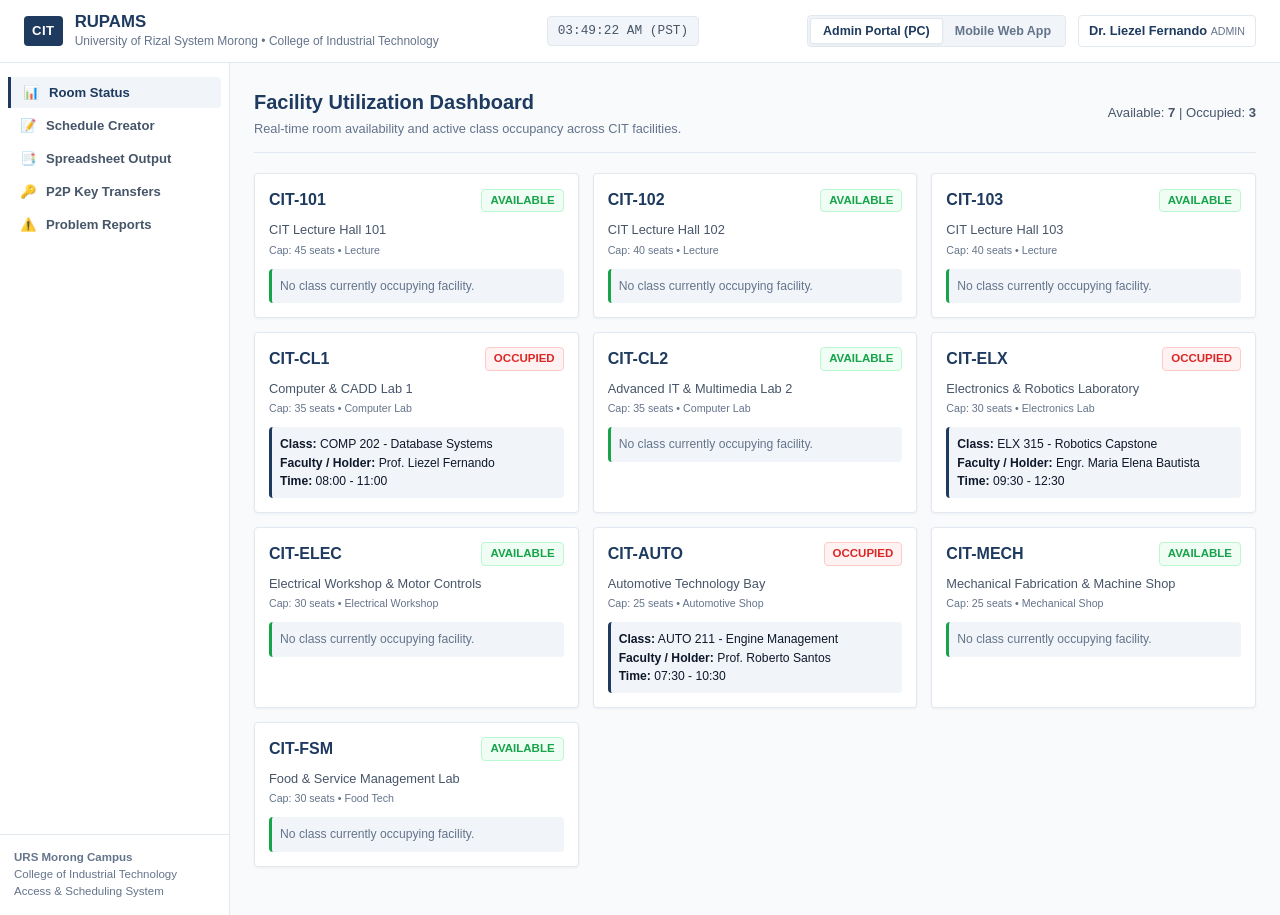
==== commit e27600c2: "Refactor RUPAMS: Minimalist 3-color palette, P2P NFC+QR transfer, facility problem photo reporting, " ====
--- a/index.html
+++ b/index.html
@@ -5,7 +5,7 @@
   <meta name="viewport" content="width=device-width, initial-scale=1.0">
   <title>RUPAMS - Room Utilization & Physical Access Management System | URS Morong</title>
   
-  <!-- CSS Stylesheets -->
+  <!-- Minimalist Light Design Tokens -->
   <link rel="stylesheet" href="css/main.css">
   <link rel="stylesheet" href="css/admin.css">
   <link rel="stylesheet" href="css/mobile.css">
@@ -13,277 +13,127 @@
 <body>
 
   <!-- ==========================================================================
-       GLOBAL TOP NAVIGATION HEADER
+       TOP GLOBAL HEADER (Minimalist Light Theme)
        ========================================================================== -->
   <header class="global-header">
     <div class="brand-section">
-      <div class="urs-logo-badge" title="University of Rizal System Morong Campus">
-        CIT
-      </div>
+      <div class="brand-badge">CIT</div>
       <div class="brand-info">
-        <h1>
-          RUPAMS
-          <span style="font-size: 0.72rem; background: var(--urs-gold); color: var(--urs-navy-dark); padding: 1px 6px; border-radius: 4px; font-weight: 800;">v1.0 THESIS</span>
-        </h1>
-        <span class="tagline">University of Rizal System Morong • College of Industrial Technology</span>
+        <h1>RUPAMS</h1>
+        <span>University of Rizal System Morong • College of Industrial Technology</span>
       </div>
     </div>
 
-    <!-- Live Philippine Standard Time Clock Widget -->
-    <div class="header-center-metrics">
-      <div class="clock-widget" title="Live Campus Time Clock">
-        <div>
-          <div class="clock-time" id="liveClockTime">--:--:-- --</div>
-          <div class="clock-meta" id="liveClockDate">Loading...</div>
-        </div>
+    <!-- Live Time -->
+    <div class="header-center">
+      <span class="header-time-pill" id="liveClockTime">--:--:-- (PST)</span>
+    </div>
+
+    <!-- Right Controls: View Switcher & Demo User Persona -->
+    <div class="header-right">
+      <div class="mode-toggle">
+        <button id="btnAdminView" class="active">Admin Portal (PC)</button>
+        <button id="btnMobileView">Mobile Web App</button>
       </div>
 
-      <!-- Overdue Key Alert Warning Badge -->
-      <div class="overdue-alert-chip" id="overdueAlertChip" onclick="appUi.switchAdminTab('keys')" title="Click to view overdue key log">
-        <span>🚨</span>
-        <span>OVERDUE KEY: <strong id="overdueCountNumber">0</strong></span>
-      </div>
-    </div>
-
-    <!-- Right Controls: View Switcher & Demo User Profile -->
-    <div class="header-controls">
-      <!-- Sound FX Toggle -->
-      <button class="btn-icon" id="btnSoundToggle" title="Toggle Sound Feedback">🔊</button>
-
-      <!-- Frame Toggle for Mobile View -->
-      <button class="btn btn-outline btn-sm hidden" id="btnToggleFrame" title="Toggle Phone Mockup Bezel" style="color: white; border-color: rgba(255,255,255,0.3);">
-        📱 Device Bezel
-      </button>
-
-      <!-- View Switcher: Admin Portal vs Mobile App -->
-      <div class="view-mode-toggle">
-        <button id="btnAdminView" class="active">
-          <span>🖥️</span> Admin Portal
-        </button>
-        <button id="btnMobileView">
-          <span>📱</span> Mobile App
-        </button>
-      </div>
-
-      <!-- User Profile Preset Switcher -->
-      <div class="user-profile-badge" id="userProfileTrigger" title="Click to switch persona (Admin / Faculty / Student)">
-        <div class="avatar-circle" id="headerUserAvatar">LF</div>
-        <div class="user-details">
-          <span class="user-name" id="headerUserName">Dr. Liezel Fernando</span>
-          <span class="user-role-badge" id="headerUserRole">ADMIN</span>
+      <div class="user-badge" id="userProfileTrigger" title="Switch User Identity">
+        <div>
+          <strong id="headerUserName">Dr. Liezel Fernando</strong>
+          <small id="headerUserRole">(ADMIN)</small>
         </div>
-        <span style="font-size: 0.7rem; color: #94a3b8;">▼</span>
       </div>
     </div>
   </header>
 
   <!-- ==========================================================================
-       VIEW CONTAINER 1: ADMIN WEB PORTAL (DESKTOP-FOCUSED)
+       VIEW CONTAINER 1: ADMIN WEB PORTAL (WEB PC)
        ========================================================================== -->
   <main id="adminPortalContainer" class="admin-layout">
-    <!-- Sidebar Navigation -->
     <aside class="admin-sidebar">
-      <nav class="sidebar-nav">
-        <button class="nav-item active" data-tab="dashboard">
-          <span class="nav-icon">📊</span>
-          <span>Room Monitoring</span>
+      <nav class="sidebar-menu">
+        <button class="nav-link active" data-tab="dashboard">
+          <span>📊</span>
+          <span>Room Status</span>
         </button>
 
-        <button class="nav-item" data-tab="scheduler">
-          <span class="nav-icon">🗓️</span>
-          <span>Timetable Generator</span>
+        <button class="nav-link" data-tab="schedules">
+          <span>📝</span>
+          <span>Schedule Creator</span>
         </button>
 
-        <button class="nav-item" data-tab="conflicts">
-          <span class="nav-icon">🛡️</span>
-          <span>Conflict Detection</span>
+        <button class="nav-link" data-tab="spreadsheet">
+          <span>📑</span>
+          <span>Spreadsheet Output</span>
         </button>
 
-        <button class="nav-item" data-tab="workflow">
-          <span class="nav-icon">✍️</span>
-          <span>Review & Approvals</span>
+        <button class="nav-link" data-tab="transfers">
+          <span>🔑</span>
+          <span>P2P Key Transfers</span>
         </button>
 
-        <button class="nav-item" data-tab="keys">
-          <span class="nav-icon">🔑</span>
-          <span>Key Registry & Cabinet</span>
-        </button>
-
-        <button class="nav-item" data-tab="audit">
-          <span class="nav-icon">📜</span>
-          <span>Incident Tracing</span>
-        </button>
-
-        <button class="nav-item" data-tab="settings">
-          <span class="nav-icon">⚙️</span>
-          <span>System & Database</span>
+        <button class="nav-link" data-tab="reports">
+          <span>⚠️</span>
+          <span>Problem Reports</span>
         </button>
       </nav>
 
-      <div class="sidebar-footer">
-        <div class="system-tag">
-          <strong>URS Morong Campus</strong><br>
-          CIT Undergraduate Thesis<br>
-          Physical Access Platform
-        </div>
+      <div class="sidebar-bottom">
+        <strong>URS Morong Campus</strong><br>
+        College of Industrial Technology<br>
+        Access & Scheduling System
       </div>
     </aside>
 
-    <!-- Main Workspace Content Area -->
-    <section class="admin-content" id="adminDynamicContent">
-      <!-- Dynamically rendered by appUi.renderAdminView() -->
+    <section class="admin-main" id="adminDynamicContent">
+      <!-- Injected dynamically via appUi.renderAdminView() -->
     </section>
   </main>
 
   <!-- ==========================================================================
        VIEW CONTAINER 2: MOBILE WEB APP (STUDENTS & FACULTY)
+       Strictly 3 Features:
+       1. Peer-to-Peer Return/Borrow Key Transfer (NFC + QR)
+       2. Submit Facility Problem Report (with picture upload)
+       3. Minimalist Rooms Availability Dashboard
        ========================================================================== -->
-  <main id="mobileAppContainer" class="mobile-wrapper-outer hidden">
-    <div class="mobile-device-frame">
-      <div class="mobile-screen">
-        <!-- Phone Hardware Top Status Bar -->
-        <div class="phone-status-bar">
-          <span>9:41</span>
-          <div class="phone-dynamic-island"></div>
-          <span>5G 📶 100%</span>
-        </div>
+  <main id="mobileAppContainer" class="mobile-viewport-container hidden">
+    <div class="mobile-card-shell">
+      <div class="mobile-top-bar">
+        <span class="mobile-title">CIT Mobile Portal</span>
+        <span class="mobile-user-tag" id="mobileUserNameTag">Juan Dela Cruz (Student)</span>
+      </div>
 
-        <!-- Mobile App Header -->
-        <header class="mobile-app-header">
-          <div class="mobile-header-top">
-            <span class="mobile-portal-title">URS CIT Access Portal</span>
-            <button class="btn btn-gold btn-sm" onclick="QRNfcSimulator.openQrScannerModal()" style="padding: 3px 8px; font-size: 0.72rem;">
-              📷 Scan
-            </button>
-          </div>
+      <!-- Clean 3-Tab Bar -->
+      <nav class="mobile-tabs-nav">
+        <button class="m-tab-btn active" data-tab="rooms">
+          Rooms Status
+        </button>
+        <button class="m-tab-btn" data-tab="transfer">
+          Key Transfer
+        </button>
+        <button class="m-tab-btn" data-tab="report">
+          Report Problem
+        </button>
+      </nav>
 
-          <div class="mobile-user-greeting">
-            <div class="avatar-circle" id="mobileGreetingAvatar">JD</div>
-            <div class="greeting-text">
-              <h4 id="mobileGreetingName">Juan Dela Cruz</h4>
-              <span id="mobileGreetingRole">STUDENT • BSIT Electronics</span>
-            </div>
-          </div>
-        </header>
-
-        <!-- Scrollable Mobile Body Content -->
-        <div class="mobile-screen-body" id="mobileDynamicBody">
-          <!-- Dynamically rendered by appUi.renderMobileView() -->
-        </div>
-
-        <!-- Mobile Bottom Navigation Bar -->
-        <nav class="mobile-bottom-nav">
-          <button class="mobile-nav-btn active" data-tab="facilities">
-            <span class="nav-btn-icon">🏛️</span>
-            <span>Facilities</span>
-          </button>
-          <button class="mobile-nav-btn" data-tab="borrow">
-            <span class="nav-btn-icon">📝</span>
-            <span>Borrow</span>
-          </button>
-          <button class="mobile-nav-btn" data-tab="active">
-            <span class="nav-btn-icon">🔑</span>
-            <span>Active Key</span>
-          </button>
-          <button class="mobile-nav-btn" data-tab="scan">
-            <span class="nav-btn-icon">📡</span>
-            <span>Scan/NFC</span>
-          </button>
-        </nav>
+      <!-- Mobile Content Container -->
+      <div class="mobile-body" id="mobileDynamicBody">
+        <!-- Injected dynamically via appUi.renderMobileView() -->
       </div>
     </div>
   </main>
 
   <!-- ==========================================================================
-       MODAL 1: NFC IDENTIFICATION & KEY TAP SIMULATOR
-       ========================================================================== -->
-  <div class="modal-overlay" id="nfcModal">
-    <div class="modal-dialog">
-      <div class="modal-header">
-        <h3 id="nfcModalTitle">📡 NFC Key Identification & Custody Reader</h3>
-        <button class="btn-close-modal" onclick="QRNfcSimulator.closeNfcModal()">&times;</button>
-      </div>
-      <div class="modal-body">
-        <div class="nfc-reader-scanner-box">
-          <div class="nfc-wave-graphic">
-            <div class="nfc-wave-ring"></div>
-            <div class="nfc-wave-ring"></div>
-            <div class="nfc-wave-ring"></div>
-            <div class="nfc-center-icon">📡</div>
-          </div>
-          <h4 style="color: var(--urs-gold); font-size: 1.05rem; margin-bottom: 4px;">Smart Solenoid / NFC Sensor</h4>
-          <p id="nfcModalDesc" style="font-size: 0.8rem; color: #cbd5e1;">
-            Tap physical RFID/NFC key tag against reader to transfer custody and log immutable audit record.
-          </p>
-        </div>
-
-        <div style="margin-top: 16px;">
-          <h5 style="font-size: 0.82rem; color: #475569; text-transform: uppercase; margin-bottom: 10px;">Select Physical Key Tag to Tap:</h5>
-          <div id="nfcKeyList" style="max-height: 280px; overflow-y: auto;">
-            <!-- Dynamically populated -->
-          </div>
-        </div>
-      </div>
-      <div class="modal-footer">
-        <button class="btn btn-secondary btn-sm" onclick="QRNfcSimulator.closeNfcModal()">Cancel</button>
-      </div>
-    </div>
-  </div>
-
-  <!-- ==========================================================================
-       MODAL 2: CAMERA QR CODE SCANNER & RAPID PRESETS
-       ========================================================================== -->
-  <div class="modal-overlay" id="qrScannerModal">
-    <div class="modal-dialog">
-      <div class="modal-header">
-        <h3>📷 Multi-Modal QR Code Scanner</h3>
-        <button class="btn-close-modal" onclick="QRNfcSimulator.closeQrScannerModal()">&times;</button>
-      </div>
-      <div class="modal-body text-center">
-        <!-- Live Video Viewport -->
-        <div class="qr-viewport-box">
-          <video id="qrVideoElement" playsinline autoplay muted></video>
-          <div class="qr-target-guide">
-            <div class="qr-laser-line"></div>
-          </div>
-        </div>
-
-        <div id="qrCameraStatus" style="font-size: 0.82rem; color: #64748b; margin-bottom: 16px;">
-          Starting camera... If no webcam is available, use Rapid Test Presets below.
-        </div>
-
-        <div style="background: var(--bg-card-alt); border-radius: var(--radius-md); padding: 14px; text-align: left; border: 1px solid var(--border-color);">
-          <strong style="font-size: 0.82rem; color: var(--urs-navy);">⚡ Quick Test Presets (Instant Simulation):</strong>
-          <div style="display: flex; flex-direction: column; gap: 8px; margin-top: 10px;">
-            <button class="btn btn-outline btn-sm" onclick="QRNfcSimulator.simulateQRScan('pass_juan')">
-              Scan Student Pass: Juan Dela Cruz (CIT-ELX)
-            </button>
-            <button class="btn btn-outline btn-sm" onclick="QRNfcSimulator.simulateQRScan('key_cit101')">
-              Scan Key Tag: CIT-101 Lecture Master Key
-            </button>
-            <button class="btn btn-outline btn-sm" onclick="QRNfcSimulator.simulateQRScan('key_auto_overdue')">
-              Scan Key Tag: CIT-AUTO (Return Overdue Key)
-            </button>
-          </div>
-        </div>
-      </div>
-      <div class="modal-footer">
-        <button class="btn btn-secondary btn-sm" onclick="QRNfcSimulator.closeQrScannerModal()">Close</button>
-      </div>
-    </div>
-  </div>
-
-  <!-- ==========================================================================
-       MODAL 3: GENERIC INSPECTION / KEY DETAILS MODAL
+       MODAL: FULL PHOTO INSPECTION & DETAILS
        ========================================================================== -->
   <div class="modal-overlay" id="genericDetailModal">
     <div class="modal-dialog">
       <div class="modal-header">
-        <h3 id="genericModalTitle">Facility Details</h3>
-        <button class="btn-close-modal" onclick="appUi.closeModal('genericDetailModal')">&times;</button>
+        <h3 id="genericModalTitle">Report Details</h3>
+        <button class="btn-close" onclick="appUi.closeModal('genericDetailModal')">&times;</button>
       </div>
       <div class="modal-body" id="genericModalBody">
-        <!-- Injected via appUi.openRoomDetailModal -->
+        <!-- Dynamically injected -->
       </div>
       <div class="modal-footer">
         <button class="btn btn-secondary btn-sm" onclick="appUi.closeModal('genericDetailModal')">Close</button>
@@ -292,48 +142,33 @@
   </div>
 
   <!-- ==========================================================================
-       MODAL 4: DEMO USER SWITCHER MODAL
+       MODAL: USER SWITCHER PERSONA
        ========================================================================== -->
   <div class="modal-overlay" id="userSwitcherModal">
-    <div class="modal-dialog" style="max-width: 480px;">
+    <div class="modal-dialog" style="max-width: 420px;">
       <div class="modal-header">
-        <h3>👤 Switch Evaluation Persona</h3>
-        <button class="btn-close-modal" onclick="appUi.closeModal('userSwitcherModal')">&times;</button>
+        <h3>Switch Evaluation Identity</h3>
+        <button class="btn-close" onclick="appUi.closeModal('userSwitcherModal')">&times;</button>
       </div>
       <div class="modal-body">
-        <p style="font-size: 0.85rem; color: #64748b; margin-bottom: 16px;">
-          Select a role to test role-based permissions and simulated mobile workflows:
+        <p style="font-size: 0.8rem; color: var(--c-text-muted); margin-bottom: 12px;">
+          Select a persona to test admin scheduling vs student/faculty mobile actions:
         </p>
 
-        <div style="display: flex; flex-direction: column; gap: 10px;">
-          <!-- Admin -->
-          <div class="nfc-tag-card" onclick="appUi.selectUserPreset('admin')" style="cursor: pointer;">
-            <div class="avatar-circle" style="background: #2563eb;">LF</div>
-            <div style="flex: 1; margin-left: 12px; text-align: left;">
-              <strong>Dr. Liezel Fernando</strong>
-              <div style="font-size: 0.72rem; color: #64748b;">CIT Scheduling Admin / Security Controller</div>
-            </div>
-            <span class="status-pill occupied">ADMIN</span>
+        <div style="display: flex; flex-direction: column; gap: 8px;">
+          <div style="padding: 10px; border: 1px solid var(--c-border); border-radius: var(--radius-sm); cursor: pointer;" onclick="appUi.selectUserPreset('admin')">
+            <strong style="color: var(--c-primary); font-size: 0.85rem;">Dr. Liezel Fernando</strong>
+            <div style="font-size: 0.74rem; color: var(--c-text-muted);">Admin (Program Head / Dean's Office)</div>
           </div>
 
-          <!-- Faculty -->
-          <div class="nfc-tag-card" onclick="appUi.selectUserPreset('faculty')" style="cursor: pointer;">
-            <div class="avatar-circle" style="background: #059669;">MB</div>
-            <div style="flex: 1; margin-left: 12px; text-align: left;">
-              <strong>Engr. Maria Elena Bautista</strong>
-              <div style="font-size: 0.72rem; color: #64748b;">Program Head, Electronics Technology</div>
-            </div>
-            <span class="status-pill available">FACULTY</span>
+          <div style="padding: 10px; border: 1px solid var(--c-border); border-radius: var(--radius-sm); cursor: pointer;" onclick="appUi.selectUserPreset('faculty')">
+            <strong style="color: var(--c-primary); font-size: 0.85rem;">Engr. Maria Elena Bautista</strong>
+            <div style="font-size: 0.74rem; color: var(--c-text-muted);">Faculty (Electronics Dept.)</div>
           </div>
 
-          <!-- Student -->
-          <div class="nfc-tag-card" onclick="appUi.selectUserPreset('student')" style="cursor: pointer;">
-            <div class="avatar-circle" style="background: #f59e0b;">JD</div>
-            <div style="flex: 1; margin-left: 12px; text-align: left;">
-              <strong>Juan Dela Cruz</strong>
-              <div style="font-size: 0.72rem; color: #64748b;">3rd Year BSIT Electronics Student</div>
-            </div>
-            <span class="status-pill reserved">STUDENT</span>
+          <div style="padding: 10px; border: 1px solid var(--c-border); border-radius: var(--radius-sm); cursor: pointer;" onclick="appUi.selectUserPreset('student')">
+            <strong style="color: var(--c-primary); font-size: 0.85rem;">Juan Dela Cruz</strong>
+            <div style="font-size: 0.74rem; color: var(--c-text-muted);">Student (3rd Year BSIT Electronics)</div>
           </div>
         </div>
       </div>
@@ -346,9 +181,7 @@
   <!-- Toast Notification Container -->
   <div id="toastContainer"></div>
 
-  <!-- ==========================================================================
-       JAVASCRIPT MODULES
-       ========================================================================== -->
+  <!-- Scripts -->
   <script src="js/audio.js"></script>
   <script src="js/mockData.js"></script>
   <script src="js/state.js"></script>
--- a/css/main.css
+++ b/css/main.css
@@ -1,51 +1,36 @@
 /* ==========================================================================
-   RUPAMS - Room Utilization and Physical Access Management System
-   Main Base Styles, CSS Variables & Layout
-   University of Rizal System Morong Campus - College of Industrial Technology
+   RUPAMS - Minimalist Light Base Styles
+   Main 3 Colors Focus:
+   1. Slate Off-White (Base: #f8fafc / #ffffff / #e2e8f0)
+   2. Deep Slate Navy (Primary: #1e3a5f)
+   3. Muted Slate (Secondary: #475569 / #64748b)
+   Functional: Red (#dc2626) & Green (#16a34a) for status only
    ========================================================================== */
 
 :root {
-  --urs-navy-dark: #071933;
-  --urs-navy: #0d2b5c;
-  --urs-navy-light: #164287;
-  --urs-blue: #2563eb;
-  --urs-blue-light: #eff6ff;
-  --urs-gold: #f5b324;
-  --urs-gold-dark: #d99608;
-  --urs-gold-light: #fef8e7;
-  
-  --status-available: #10b981;
-  --status-available-bg: #ecfdf5;
-  --status-occupied: #3b82f6;
-  --status-occupied-bg: #eff6ff;
-  --status-reserved: #f59e0b;
-  --status-reserved-bg: #fffbeb;
-  --status-overdue: #ef4444;
-  --status-overdue-bg: #fef2f2;
-  
-  --bg-main: #f1f5f9;
-  --bg-card: #ffffff;
-  --bg-card-alt: #f8fafc;
-  --border-color: #e2e8f0;
-  --border-focus: #3b82f6;
-  
-  --text-main: #0f172a;
-  --text-muted: #64748b;
-  --text-light: #94a3b8;
-  --text-inverse: #ffffff;
-  
-  --radius-sm: 6px;
-  --radius-md: 10px;
-  --radius-lg: 16px;
-  --radius-full: 9999px;
-  
-  --shadow-sm: 0 1px 2px 0 rgba(0, 0, 0, 0.05);
-  --shadow-md: 0 4px 6px -1px rgba(0, 0, 0, 0.08), 0 2px 4px -1px rgba(0, 0, 0, 0.04);
-  --shadow-lg: 0 10px 15px -3px rgba(0, 0, 0, 0.1), 0 4px 6px -2px rgba(0, 0, 0, 0.05);
-  --shadow-xl: 0 20px 25px -5px rgba(0, 0, 0, 0.12), 0 10px 10px -5px rgba(0, 0, 0, 0.04);
-  
-  --transition-fast: 0.15s ease;
-  --transition-normal: 0.25s ease;
+  /* 3 Main Colors */
+  --c-bg: #f8fafc;
+  --c-surface: #ffffff;
+  --c-border: #e2e8f0;
+  --c-primary: #1e3a5f;
+  --c-primary-hover: #152942;
+  --c-secondary: #475569;
+  --c-secondary-light: #f1f5f9;
+  --c-text-main: #0f172a;
+  --c-text-muted: #64748b;
+
+  /* Functional Status Colors (Used only when necessary) */
+  --c-green: #16a34a;
+  --c-green-bg: #f0fdf4;
+  --c-red: #dc2626;
+  --c-red-bg: #fef2f2;
+  --c-amber: #d97706;
+  --c-amber-bg: #fffbeb;
+
+  --radius-sm: 4px;
+  --radius-md: 6px;
+  --radius-lg: 8px;
+  --shadow-subtle: 0 1px 3px rgba(0, 0, 0, 0.05);
 }
 
 * {
@@ -56,486 +41,332 @@
 
 body {
   font-family: -apple-system, BlinkMacSystemFont, "Segoe UI", Roboto, "Helvetica Neue", Arial, sans-serif;
-  background-color: var(--bg-main);
-  color: var(--text-main);
+  background-color: var(--c-bg);
+  color: var(--c-text-main);
   line-height: 1.5;
   min-height: 100vh;
   display: flex;
   flex-direction: column;
-  overflow-x: hidden;
 }
 
 /* ==========================================================================
-   Header & Top Global Control Bar
+   Top Header (Clean & Minimalist Light)
    ========================================================================== */
-
 .global-header {
-  background: linear-gradient(135deg, var(--urs-navy-dark) 0%, var(--urs-navy) 100%);
-  color: var(--text-inverse);
-  padding: 10px 24px;
+  background: var(--c-surface);
+  border-bottom: 1px solid var(--c-border);
+  padding: 12px 24px;
   display: flex;
   align-items: center;
   justify-content: space-between;
-  border-bottom: 3px solid var(--urs-gold);
-  box-shadow: var(--shadow-md);
   position: sticky;
   top: 0;
-  z-index: 1000;
+  z-index: 100;
 }
 
 .brand-section {
   display: flex;
   align-items: center;
-  gap: 14px;
-}
-
-.urs-logo-badge {
-  width: 44px;
-  height: 44px;
-  background: var(--urs-gold);
-  color: var(--urs-navy-dark);
-  border-radius: var(--radius-md);
-  display: flex;
+  gap: 12px;
+}
+
+.brand-badge {
+  background: var(--c-primary);
+  color: #ffffff;
+  font-weight: 700;
+  font-size: 0.82rem;
+  padding: 5px 8px;
+  border-radius: var(--radius-sm);
+  letter-spacing: 0.5px;
+}
+
+.brand-info h1 {
+  font-size: 1.05rem;
+  font-weight: 700;
+  color: var(--c-primary);
+  line-height: 1.2;
+}
+
+.brand-info span {
+  font-size: 0.75rem;
+  color: var(--c-text-muted);
+  display: block;
+}
+
+.header-center {
+  display: flex;
+  align-items: center;
+  gap: 12px;
+}
+
+.header-time-pill {
+  font-family: monospace;
+  font-size: 0.8rem;
+  color: var(--c-secondary);
+  background: var(--c-secondary-light);
+  padding: 4px 10px;
+  border-radius: var(--radius-sm);
+  border: 1px solid var(--c-border);
+}
+
+.header-right {
+  display: flex;
+  align-items: center;
+  gap: 12px;
+}
+
+/* Mode Switcher Pill */
+.mode-toggle {
+  display: flex;
+  background: var(--c-secondary-light);
+  border: 1px solid var(--c-border);
+  border-radius: var(--radius-sm);
+  padding: 2px;
+}
+
+.mode-toggle button {
+  border: none;
+  background: transparent;
+  color: var(--c-text-muted);
+  font-size: 0.78rem;
+  font-weight: 600;
+  padding: 5px 12px;
+  border-radius: 3px;
+  cursor: pointer;
+  transition: all 0.15s ease;
+}
+
+.mode-toggle button.active {
+  background: var(--c-surface);
+  color: var(--c-primary);
+  box-shadow: var(--shadow-subtle);
+  border: 1px solid var(--c-border);
+}
+
+/* User Switcher Dropdown */
+.user-badge {
+  display: flex;
+  align-items: center;
+  gap: 8px;
+  padding: 5px 10px;
+  border: 1px solid var(--c-border);
+  border-radius: var(--radius-sm);
+  background: var(--c-surface);
+  cursor: pointer;
+  font-size: 0.8rem;
+}
+
+.user-badge strong {
+  color: var(--c-primary);
+}
+
+.user-badge small {
+  color: var(--c-text-muted);
+}
+
+/* ==========================================================================
+   Buttons & Core Controls
+   ========================================================================== */
+.btn {
+  display: inline-flex;
   align-items: center;
   justify-content: center;
-  font-weight: 800;
-  font-size: 1.1rem;
-  letter-spacing: -0.5px;
-  box-shadow: 0 2px 8px rgba(245, 179, 36, 0.4);
-}
-
-.brand-info h1 {
-  font-size: 1.15rem;
-  font-weight: 700;
-  letter-spacing: -0.3px;
-  display: flex;
-  align-items: center;
-  gap: 8px;
-}
-
-.brand-info .tagline {
-  font-size: 0.76rem;
-  color: #cbd5e1;
-  display: block;
-}
-
-.header-center-metrics {
-  display: flex;
-  align-items: center;
-  gap: 16px;
-}
-
-.clock-widget {
-  background: rgba(255, 255, 255, 0.08);
-  border: 1px solid rgba(255, 255, 255, 0.15);
-  border-radius: var(--radius-md);
-  padding: 6px 14px;
-  text-align: right;
-  display: flex;
-  align-items: center;
-  gap: 10px;
-}
-
-.clock-time {
-  font-family: ui-monospace, SFMono-Regular, Menlo, Monaco, Consolas, monospace;
-  font-weight: 700;
-  font-size: 1.05rem;
-  color: var(--urs-gold);
-}
-
-.clock-meta {
-  font-size: 0.72rem;
-  color: #94a3b8;
-  line-height: 1.2;
-}
-
-/* Overdue Alert Chip in Header */
-.overdue-alert-chip {
-  display: none;
-  align-items: center;
   gap: 6px;
-  background: #ef4444;
-  color: white;
-  padding: 6px 12px;
-  border-radius: var(--radius-full);
-  font-size: 0.8rem;
-  font-weight: 700;
-  cursor: pointer;
-  animation: pulse-red 1.8s infinite;
-}
-
-.overdue-alert-chip.visible {
-  display: flex;
-}
-
-@keyframes pulse-red {
-  0% { box-shadow: 0 0 0 0 rgba(239, 68, 68, 0.7); }
-  70% { box-shadow: 0 0 0 8px rgba(239, 68, 68, 0); }
-  100% { box-shadow: 0 0 0 0 rgba(239, 68, 68, 0); }
-}
-
-.header-controls {
-  display: flex;
-  align-items: center;
-  gap: 12px;
-}
-
-/* View Mode Switcher Pill */
-.view-mode-toggle {
-  background: rgba(0, 0, 0, 0.3);
-  padding: 4px;
-  border-radius: var(--radius-full);
-  display: flex;
-  border: 1px solid rgba(255, 255, 255, 0.15);
-}
-
-.view-mode-toggle button {
-  background: transparent;
-  color: #94a3b8;
-  border: none;
-  padding: 6px 14px;
-  border-radius: var(--radius-full);
+  padding: 7px 14px;
   font-size: 0.82rem;
   font-weight: 600;
-  cursor: pointer;
-  transition: all var(--transition-fast);
-  display: flex;
-  align-items: center;
-  gap: 6px;
-}
-
-.view-mode-toggle button.active {
-  background: var(--urs-gold);
-  color: var(--urs-navy-dark);
-  box-shadow: 0 2px 6px rgba(0, 0, 0, 0.2);
-}
-
-/* User Profile Badge */
-.user-profile-badge {
-  display: flex;
-  align-items: center;
-  gap: 10px;
-  background: rgba(255, 255, 255, 0.1);
-  padding: 4px 10px 4px 6px;
-  border-radius: var(--radius-full);
-  border: 1px solid rgba(255, 255, 255, 0.15);
-  cursor: pointer;
-}
-
-.avatar-circle {
-  width: 30px;
-  height: 30px;
-  border-radius: 50%;
-  background: #3b82f6;
-  color: white;
-  display: flex;
-  align-items: center;
-  justify-content: center;
-  font-size: 0.78rem;
-  font-weight: 700;
-}
-
-.user-details {
-  display: flex;
-  flex-direction: column;
-  text-align: left;
-}
-
-.user-name {
-  font-size: 0.8rem;
-  font-weight: 600;
-  max-width: 140px;
-  white-space: nowrap;
-  overflow: hidden;
-  text-overflow: ellipsis;
-}
-
-.user-role-badge {
-  font-size: 0.68rem;
-  color: var(--urs-gold);
-  text-transform: uppercase;
-  font-weight: 700;
-}
-
-/* ==========================================================================
-   Buttons & Core UI Components
-   ========================================================================== */
-
-.btn {
-  display: inline-flex;
-  align-items: center;
-  justify-content: center;
-  gap: 8px;
-  padding: 8px 16px;
-  border-radius: var(--radius-sm);
-  font-size: 0.875rem;
-  font-weight: 600;
+  border-radius: var(--radius-sm);
   cursor: pointer;
   border: 1px solid transparent;
-  transition: all var(--transition-fast);
+  transition: all 0.15s ease;
   text-decoration: none;
 }
 
 .btn-primary {
-  background-color: var(--urs-blue);
-  color: white;
+  background: var(--c-primary);
+  color: #ffffff;
 }
 .btn-primary:hover {
-  background-color: #1d4ed8;
-}
-
-.btn-gold {
-  background-color: var(--urs-gold);
-  color: var(--urs-navy-dark);
-}
-.btn-gold:hover {
-  background-color: var(--urs-gold-dark);
+  background: var(--c-primary-hover);
 }
 
 .btn-secondary {
-  background-color: #e2e8f0;
-  color: #334155;
+  background: var(--c-secondary-light);
+  color: var(--c-text-main);
+  border-color: var(--c-border);
 }
 .btn-secondary:hover {
-  background-color: #cbd5e1;
+  background: #e2e8f0;
 }
 
 .btn-outline {
   background: transparent;
-  border-color: var(--border-color);
-  color: #475569;
+  color: var(--c-secondary);
+  border-color: var(--c-border);
 }
 .btn-outline:hover {
-  background-color: var(--bg-card-alt);
-  border-color: #cbd5e1;
+  background: var(--c-secondary-light);
+  color: var(--c-primary);
 }
 
 .btn-danger {
-  background-color: var(--status-overdue);
-  color: white;
-}
-.btn-danger:hover {
-  background-color: #dc2626;
-}
-
-.btn-success {
-  background-color: var(--status-available);
-  color: white;
-}
-.btn-success:hover {
-  background-color: #059669;
+  background: var(--c-red);
+  color: #ffffff;
 }
 
 .btn-sm {
-  padding: 5px 10px;
+  padding: 4px 8px;
+  font-size: 0.75rem;
+}
+
+/* Status Indicators */
+.badge-status {
+  display: inline-flex;
+  align-items: center;
+  gap: 5px;
+  font-size: 0.72rem;
+  font-weight: 600;
+  padding: 2px 8px;
+  border-radius: 4px;
+  text-transform: uppercase;
+}
+
+.badge-status.available {
+  background: var(--c-green-bg);
+  color: var(--c-green);
+  border: 1px solid #bbf7d0;
+}
+
+.badge-status.occupied {
+  background: var(--c-red-bg);
+  color: var(--c-red);
+  border: 1px solid #fecaca;
+}
+
+.badge-status.pending {
+  background: var(--c-amber-bg);
+  color: var(--c-amber);
+  border: 1px solid #fed7aa;
+}
+
+/* Form inputs */
+.form-group {
+  margin-bottom: 14px;
+}
+
+.form-label {
+  display: block;
   font-size: 0.78rem;
-}
-
-.btn-icon {
-  padding: 6px;
-  border-radius: var(--radius-sm);
-  background: rgba(255, 255, 255, 0.1);
-  color: white;
-  border: none;
-  cursor: pointer;
-}
-
-/* Status Badges */
-.status-pill {
-  display: inline-flex;
-  align-items: center;
-  gap: 6px;
-  padding: 3px 10px;
-  border-radius: var(--radius-full);
-  font-size: 0.75rem;
-  font-weight: 700;
-  text-transform: uppercase;
-  letter-spacing: 0.5px;
-}
-
-.status-pill::before {
-  content: "";
-  display: inline-block;
-  width: 7px;
-  height: 7px;
-  border-radius: 50%;
-}
-
-.status-pill.available {
-  background-color: var(--status-available-bg);
-  color: #065f46;
-}
-.status-pill.available::before {
-  background-color: var(--status-available);
-}
-
-.status-pill.occupied {
-  background-color: var(--status-occupied-bg);
-  color: #1e40af;
-}
-.status-pill.occupied::before {
-  background-color: var(--status-occupied);
-}
-
-.status-pill.reserved {
-  background-color: var(--status-reserved-bg);
-  color: #92400e;
-}
-.status-pill.reserved::before {
-  background-color: var(--status-reserved);
-}
-
-.status-pill.overdue {
-  background-color: var(--status-overdue-bg);
-  color: #991b1b;
-  animation: pulse-soft 1.5s infinite;
-}
-.status-pill.overdue::before {
-  background-color: var(--status-overdue);
-}
-
-@keyframes pulse-soft {
-  0% { opacity: 1; }
-  50% { opacity: 0.6; }
-  100% { opacity: 1; }
+  font-weight: 600;
+  color: var(--c-secondary);
+  margin-bottom: 4px;
+}
+
+.form-control {
+  width: 100%;
+  padding: 8px 10px;
+  font-size: 0.85rem;
+  border: 1px solid var(--c-border);
+  border-radius: var(--radius-sm);
+  background: var(--c-surface);
+  color: var(--c-text-main);
+  outline: none;
+}
+
+.form-control:focus {
+  border-color: var(--c-primary);
 }
 
 /* ==========================================================================
-   Modals & Overlays
+   Modals
    ========================================================================== */
-
 .modal-overlay {
   display: none;
   position: fixed;
   inset: 0;
-  background-color: rgba(15, 23, 42, 0.6);
-  backdrop-filter: blur(4px);
-  z-index: 2000;
+  background: rgba(15, 23, 42, 0.4);
+  z-index: 1000;
   align-items: center;
   justify-content: center;
-  padding: 20px;
+  padding: 16px;
 }
 
 .modal-overlay.active {
   display: flex;
-  animation: fadeIn 0.2s ease-out;
 }
 
 .modal-dialog {
-  background: white;
-  border-radius: var(--radius-lg);
+  background: var(--c-surface);
+  border-radius: var(--radius-md);
+  border: 1px solid var(--c-border);
   width: 100%;
-  max-width: 650px;
+  max-width: 520px;
+  box-shadow: 0 10px 25px rgba(0, 0, 0, 0.08);
+  overflow: hidden;
   max-height: 90vh;
   display: flex;
   flex-direction: column;
-  box-shadow: var(--shadow-xl);
-  overflow: hidden;
-  animation: slideUp 0.25s ease-out;
-}
-
-.modal-dialog.modal-wide {
-  max-width: 900px;
 }
 
 .modal-header {
-  padding: 16px 22px;
-  border-bottom: 1px solid var(--border-color);
+  padding: 14px 18px;
+  border-bottom: 1px solid var(--c-border);
   display: flex;
   align-items: center;
   justify-content: space-between;
-  background: var(--bg-card-alt);
 }
 
 .modal-header h3 {
-  font-size: 1.15rem;
-  color: var(--urs-navy-dark);
-  display: flex;
-  align-items: center;
+  font-size: 0.98rem;
+  color: var(--c-primary);
+  font-weight: 700;
+}
+
+.modal-body {
+  padding: 18px;
+  overflow-y: auto;
+}
+
+.modal-footer {
+  padding: 12px 18px;
+  border-top: 1px solid var(--c-border);
+  display: flex;
+  align-items: center;
+  justify-content: flex-end;
   gap: 8px;
-}
-
-.modal-body {
-  padding: 22px;
-  overflow-y: auto;
-}
-
-.modal-footer {
-  padding: 14px 22px;
-  border-top: 1px solid var(--border-color);
-  background: var(--bg-card-alt);
-  display: flex;
-  align-items: center;
-  justify-content: flex-end;
-  gap: 12px;
-}
-
-.btn-close-modal {
+  background: var(--c-bg);
+}
+
+.btn-close {
   background: transparent;
   border: none;
-  font-size: 1.4rem;
-  color: #94a3b8;
+  font-size: 1.25rem;
+  color: var(--c-text-muted);
   cursor: pointer;
-  line-height: 1;
-}
-.btn-close-modal:hover {
-  color: #0f172a;
-}
-
-@keyframes fadeIn {
-  from { opacity: 0; }
-  to { opacity: 1; }
-}
-
-@keyframes slideUp {
-  from { transform: translateY(20px); opacity: 0; }
-  to { transform: translateY(0); opacity: 1; }
-}
-
-/* ==========================================================================
-   Toast Notification System
-   ========================================================================== */
-
+}
+
+/* Toast */
 #toastContainer {
   position: fixed;
-  bottom: 24px;
-  right: 24px;
+  bottom: 20px;
+  right: 20px;
+  z-index: 2000;
   display: flex;
   flex-direction: column;
-  gap: 10px;
-  z-index: 3000;
-  pointer-events: none;
+  gap: 8px;
 }
 
 .toast {
-  pointer-events: auto;
-  background: #1e293b;
-  color: white;
-  padding: 12px 18px;
-  border-radius: var(--radius-md);
-  box-shadow: var(--shadow-xl);
-  font-size: 0.88rem;
-  display: flex;
-  align-items: center;
-  gap: 12px;
-  max-width: 400px;
-  border-left: 4px solid var(--urs-blue);
-  animation: slideInRight 0.3s ease-out;
-  transition: opacity 0.3s ease;
-}
-
-.toast.toast-success { border-left-color: var(--status-available); }
-.toast.toast-error { border-left-color: var(--status-overdue); }
-.toast.toast-warning { border-left-color: var(--urs-gold); }
-.toast.toast-info { border-left-color: var(--urs-blue); }
-
-@keyframes slideInRight {
-  from { transform: translateX(100%); opacity: 0; }
-  to { transform: translateX(0); opacity: 1; }
-}
-
-/* Utilities */
+  background: var(--c-surface);
+  border: 1px solid var(--c-border);
+  box-shadow: 0 4px 12px rgba(0, 0, 0, 0.08);
+  border-left: 4px solid var(--c-primary);
+  padding: 10px 14px;
+  font-size: 0.82rem;
+  border-radius: var(--radius-sm);
+  max-width: 380px;
+}
+.toast.toast-success { border-left-color: var(--c-green); }
+.toast.toast-error { border-left-color: var(--c-red); }
+
 .hidden { display: none !important; }
-.text-center { text-align: center; }
-.text-right { text-align: right; }
-.font-mono { font-family: ui-monospace, SFMono-Regular, Menlo, Monaco, Consolas, monospace; }
--- a/css/admin.css
+++ b/css/admin.css
@@ -1,777 +1,260 @@
 /* ==========================================================================
-   RUPAMS - Admin Web Portal Styles (Desktop-Focused)
-   Real-Time Dashboards, Automated Scheduling, Key Cabinet & Audit Engine
+   RUPAMS - Admin Web Portal Styles (Minimalist Light Edition)
    ========================================================================== */
 
 .admin-layout {
   display: flex;
   flex: 1;
-  min-height: calc(100vh - 67px);
-}
-
-/* Sidebar Navigation */
+  min-height: calc(100vh - 58px);
+}
+
+/* Sidebar */
 .admin-sidebar {
-  width: 250px;
-  background: white;
-  border-right: 1px solid var(--border-color);
+  width: 230px;
+  background: var(--c-surface);
+  border-right: 1px solid var(--c-border);
   display: flex;
   flex-direction: column;
-  flex-shrink: 0;
-}
-
-.sidebar-nav {
-  padding: 16px 10px;
+}
+
+.sidebar-menu {
+  padding: 14px 8px;
   display: flex;
   flex-direction: column;
-  gap: 4px;
-}
-
-.nav-item {
+  gap: 2px;
+}
+
+.nav-link {
   display: flex;
   align-items: center;
-  gap: 12px;
-  padding: 10px 14px;
-  border-radius: var(--radius-md);
-  color: #475569;
-  text-decoration: none;
-  font-size: 0.88rem;
+  gap: 10px;
+  padding: 8px 12px;
+  border-radius: var(--radius-sm);
+  color: var(--c-secondary);
+  font-size: 0.82rem;
   font-weight: 600;
-  cursor: pointer;
   border: none;
   background: transparent;
+  cursor: pointer;
+  text-align: left;
   width: 100%;
-  text-align: left;
-  transition: all var(--transition-fast);
-}
-
-.nav-item:hover {
-  background-color: var(--bg-card-alt);
-  color: var(--urs-navy);
-}
-
-.nav-item.active {
-  background: var(--urs-blue-light);
-  color: var(--urs-navy);
-  font-weight: 700;
-}
-
-.nav-item .nav-icon {
-  font-size: 1.15rem;
-  width: 24px;
-  display: inline-flex;
-  justify-content: center;
-}
-
-.nav-badge {
-  margin-left: auto;
-  background: #e2e8f0;
-  color: #334155;
+  transition: all 0.15s ease;
+}
+
+.nav-link:hover {
+  background: var(--c-secondary-light);
+  color: var(--c-primary);
+}
+
+.nav-link.active {
+  background: var(--c-secondary-light);
+  color: var(--c-primary);
+  border-left: 3px solid var(--c-primary);
+  border-radius: 0 var(--radius-sm) var(--radius-sm) 0;
+}
+
+.sidebar-bottom {
+  margin-top: auto;
+  padding: 14px;
+  border-top: 1px solid var(--c-border);
   font-size: 0.72rem;
-  font-weight: 700;
-  padding: 2px 7px;
-  border-radius: var(--radius-full);
-}
-
-.nav-badge.badge-danger {
-  background: #fee2e2;
-  color: #b91c1c;
-}
-
-.sidebar-footer {
-  margin-top: auto;
-  padding: 16px;
-  border-top: 1px solid var(--border-color);
-  background: var(--bg-card-alt);
-}
-
-.system-tag {
-  font-size: 0.72rem;
-  color: var(--text-muted);
-  line-height: 1.4;
-}
-
-/* Main Admin Workspace */
-.admin-content {
+  color: var(--c-text-muted);
+}
+
+/* Main Content Area */
+.admin-main {
   flex: 1;
-  padding: 24px 32px;
-  background-color: var(--bg-main);
+  padding: 24px;
+  background: var(--c-bg);
   overflow-y: auto;
 }
 
-.section-header {
-  display: flex;
-  align-items: center;
-  justify-content: space-between;
-  margin-bottom: 22px;
-  flex-wrap: wrap;
-  gap: 14px;
-}
-
-.section-header h2 {
-  font-size: 1.45rem;
-  color: var(--urs-navy-dark);
-  font-weight: 800;
-  display: flex;
-  align-items: center;
-  gap: 10px;
-}
-
-.section-header p {
-  font-size: 0.85rem;
-  color: var(--text-muted);
-  margin-top: 2px;
-}
-
-/* KPI Summary Cards Grid */
-.kpi-grid {
-  display: grid;
-  grid-template-columns: repeat(auto-fit, minmax(210px, 1fr));
-  gap: 16px;
-  margin-bottom: 26px;
-}
-
-.kpi-card {
-  background: white;
-  border: 1px solid var(--border-color);
-  border-radius: var(--radius-lg);
-  padding: 18px 20px;
-  box-shadow: var(--shadow-sm);
-  display: flex;
-  align-items: center;
-  justify-content: space-between;
-  transition: transform var(--transition-fast), box-shadow var(--transition-fast);
-}
-
-.kpi-card:hover {
-  transform: translateY(-2px);
-  box-shadow: var(--shadow-md);
-}
-
-.kpi-info span {
-  font-size: 0.8rem;
-  color: var(--text-muted);
-  font-weight: 600;
-  text-transform: uppercase;
-  letter-spacing: 0.4px;
-}
-
-.kpi-info h3 {
-  font-size: 1.8rem;
-  color: var(--urs-navy-dark);
-  font-weight: 800;
-  margin-top: 4px;
-  line-height: 1;
-}
-
-.kpi-icon {
-  width: 48px;
-  height: 48px;
-  border-radius: var(--radius-md);
-  display: flex;
-  align-items: center;
-  justify-content: center;
-  font-size: 1.5rem;
-}
-
-.kpi-card.kpi-blue .kpi-icon { background: #eff6ff; color: #2563eb; }
-.kpi-card.kpi-green .kpi-icon { background: #ecfdf5; color: #059669; }
-.kpi-card.kpi-amber .kpi-icon { background: #fffbeb; color: #d97706; }
-.kpi-card.kpi-red .kpi-icon { background: #fef2f2; color: #dc2626; }
-.kpi-card.kpi-purple .kpi-icon { background: #f5f3ff; color: #7c3aed; }
-
-/* Filter Bar */
-.filter-toolbar {
-  background: white;
-  border: 1px solid var(--border-color);
-  border-radius: var(--radius-md);
-  padding: 10px 16px;
+.content-title-bar {
   display: flex;
   align-items: center;
   justify-content: space-between;
   margin-bottom: 20px;
-  gap: 12px;
-  flex-wrap: wrap;
-}
-
-.filter-pills {
-  display: flex;
-  gap: 8px;
-  flex-wrap: wrap;
-}
-
-.filter-pill {
-  padding: 5px 12px;
-  border-radius: var(--radius-full);
+  border-bottom: 1px solid var(--c-border);
+  padding-bottom: 14px;
+}
+
+.content-title-bar h2 {
+  font-size: 1.25rem;
+  color: var(--c-primary);
+  font-weight: 700;
+}
+
+.content-title-bar p {
   font-size: 0.8rem;
-  font-weight: 600;
-  color: #475569;
-  background: var(--bg-card-alt);
-  border: 1px solid var(--border-color);
-  cursor: pointer;
-}
-
-.filter-pill.active {
-  background: var(--urs-navy);
-  color: white;
-  border-color: var(--urs-navy);
-}
-
-/* Facility Room Cards Grid */
-.rooms-grid {
+  color: var(--c-text-muted);
+  margin-top: 2px;
+}
+
+/* Room Dashboard Cards */
+.room-status-grid {
   display: grid;
-  grid-template-columns: repeat(auto-fill, minmax(290px, 1fr));
-  gap: 18px;
-  margin-bottom: 30px;
-}
-
-.room-card {
-  background: white;
-  border: 1px solid var(--border-color);
-  border-radius: var(--radius-lg);
-  padding: 18px;
-  box-shadow: var(--shadow-sm);
-  display: flex;
-  flex-direction: column;
-  transition: all var(--transition-fast);
-  position: relative;
-  overflow: hidden;
-}
-
-.room-card:hover {
-  border-color: #93c5fd;
-  box-shadow: var(--shadow-md);
-}
-
-.room-card::before {
-  content: "";
-  position: absolute;
-  top: 0;
-  left: 0;
-  right: 0;
-  height: 4px;
-}
-
-.room-card.status-available::before { background: var(--status-available); }
-.room-card.status-occupied::before { background: var(--status-occupied); }
-.room-card.status-reserved::before { background: var(--status-reserved); }
-.room-card.status-overdue::before { background: var(--status-overdue); }
-
-.room-card-header {
-  display: flex;
-  align-items: flex-start;
-  justify-content: space-between;
-  margin-bottom: 12px;
-}
-
-.room-code-tag {
-  font-family: ui-monospace, monospace;
-  font-weight: 800;
-  font-size: 1.15rem;
-  color: var(--urs-navy-dark);
-}
-
-.room-type-tag {
-  font-size: 0.72rem;
-  color: var(--text-muted);
-  font-weight: 600;
-}
-
-.room-title {
-  font-size: 0.96rem;
-  font-weight: 700;
-  color: #1e293b;
-  margin-bottom: 4px;
-}
-
-.room-location {
-  font-size: 0.78rem;
-  color: var(--text-muted);
-  margin-bottom: 12px;
-}
-
-.room-occupancy-box {
-  background: var(--bg-card-alt);
-  border-radius: var(--radius-md);
-  padding: 10px 12px;
-  margin-bottom: 14px;
-  border: 1px solid var(--border-color);
-  font-size: 0.82rem;
-}
-
-.room-occupancy-box.alert-overdue {
-  background: #fef2f2;
-  border-color: #fca5a5;
-  color: #991b1b;
-}
-
-.occupant-name {
-  font-weight: 700;
-  display: block;
-}
-
-.occupant-detail {
-  font-size: 0.76rem;
-  color: var(--text-muted);
-  margin-top: 2px;
-}
-
-.room-card-footer {
-  margin-top: auto;
+  grid-template-columns: repeat(auto-fill, minmax(260px, 1fr));
+  gap: 14px;
+  margin-bottom: 24px;
+}
+
+.room-status-card {
+  background: var(--c-surface);
+  border: 1px solid var(--c-border);
+  border-radius: var(--radius-sm);
+  padding: 14px;
+  box-shadow: var(--shadow-subtle);
+}
+
+.room-card-head {
   display: flex;
   align-items: center;
   justify-content: space-between;
-  padding-top: 12px;
-  border-top: 1px solid #f1f5f9;
-}
-
-.key-tag-info {
-  font-size: 0.75rem;
-  color: #475569;
-  display: flex;
-  align-items: center;
-  gap: 5px;
-}
-
-/* ==========================================================================
-   Automated Timetable Generation & Matrix Grid View
-   ========================================================================== */
-
-.timetable-control-panel {
-  background: white;
-  border: 1px solid var(--border-color);
-  border-radius: var(--radius-lg);
-  padding: 20px;
-  margin-bottom: 24px;
-  display: flex;
-  align-items: center;
-  justify-content: space-between;
-  flex-wrap: wrap;
-  gap: 16px;
-  box-shadow: var(--shadow-sm);
-}
-
-.timetable-stats-strip {
-  display: flex;
-  align-items: center;
+  margin-bottom: 8px;
+}
+
+.room-card-code {
+  font-size: 1rem;
+  font-weight: 700;
+  color: var(--c-primary);
+}
+
+.room-card-body {
+  font-size: 0.8rem;
+  color: var(--c-secondary);
+}
+
+.room-occupancy-info {
+  margin-top: 10px;
+  padding: 8px;
+  background: var(--c-secondary-light);
+  border-radius: var(--radius-sm);
+  border-left: 3px solid var(--c-primary);
+  font-size: 0.76rem;
+}
+
+.room-occupancy-info.vacant {
+  border-left-color: var(--c-green);
+  color: var(--c-text-muted);
+}
+
+/* Schedule Form Container */
+.schedule-builder-panel {
+  display: grid;
+  grid-template-columns: 340px 1fr;
   gap: 20px;
-  background: var(--urs-blue-light);
-  border: 1px solid #bfdbfe;
-  padding: 10px 18px;
-  border-radius: var(--radius-md);
-}
-
-.stat-item {
-  display: flex;
-  flex-direction: column;
-}
-
-.stat-label {
-  font-size: 0.72rem;
-  color: #1e40af;
-  font-weight: 600;
-  text-transform: uppercase;
-}
-
-.stat-val {
-  font-size: 1.15rem;
-  font-weight: 800;
-  color: var(--urs-navy-dark);
-}
-
-.timetable-matrix-container {
-  background: white;
-  border: 1px solid var(--border-color);
-  border-radius: var(--radius-lg);
+}
+
+@media (max-width: 900px) {
+  .schedule-builder-panel {
+    grid-template-columns: 1fr;
+  }
+}
+
+.panel-card {
+  background: var(--c-surface);
+  border: 1px solid var(--c-border);
+  border-radius: var(--radius-sm);
+  padding: 18px;
+  box-shadow: var(--shadow-subtle);
+}
+
+.panel-card-header {
+  font-size: 0.92rem;
+  font-weight: 700;
+  color: var(--c-primary);
+  margin-bottom: 14px;
+  border-bottom: 1px solid var(--c-border);
+  padding-bottom: 8px;
+}
+
+/* Constraint Warning / Pass Banner */
+.constraint-alert {
+  padding: 10px 12px;
+  border-radius: var(--radius-sm);
+  font-size: 0.78rem;
+  margin-top: 10px;
+  line-height: 1.4;
+}
+
+.constraint-alert.danger {
+  background: var(--c-red-bg);
+  border: 1px solid #fecaca;
+  color: var(--c-red);
+}
+
+.constraint-alert.success {
+  background: var(--c-green-bg);
+  border: 1px solid #bbf7d0;
+  color: var(--c-green);
+}
+
+/* Tables */
+.table-wrapper {
+  background: var(--c-surface);
+  border: 1px solid var(--c-border);
+  border-radius: var(--radius-sm);
   overflow-x: auto;
-  box-shadow: var(--shadow-sm);
-  margin-bottom: 30px;
-}
-
-.timetable-matrix {
+  box-shadow: var(--shadow-subtle);
+}
+
+.clean-table {
   width: 100%;
   border-collapse: collapse;
-  min-width: 900px;
-  font-size: 0.85rem;
-}
-
-.timetable-matrix th,
-.timetable-matrix td {
-  border: 1px solid var(--border-color);
+  font-size: 0.8rem;
+  text-align: left;
+}
+
+.clean-table th {
+  background: var(--c-secondary-light);
+  color: var(--c-secondary);
+  font-weight: 600;
   padding: 10px 12px;
-  vertical-align: top;
-}
-
-.timetable-matrix th {
-  background: var(--urs-navy-dark);
-  color: white;
-  font-weight: 700;
+  border-bottom: 1px solid var(--c-border);
+}
+
+.clean-table td {
+  padding: 10px 12px;
+  border-bottom: 1px solid var(--c-border);
+  color: var(--c-text-main);
+}
+
+.clean-table tr:last-child td {
+  border-bottom: none;
+}
+
+/* Problem Report Photo Preview */
+.report-photo-thumb {
+  width: 50px;
+  height: 50px;
+  object-fit: cover;
+  border-radius: var(--radius-sm);
+  border: 1px solid var(--c-border);
+  cursor: pointer;
+}
+
+/* Automated Spreadsheet Output View */
+.spreadsheet-container {
+  background: #ffffff;
+  border: 1px solid var(--c-border);
+  border-radius: var(--radius-sm);
+  padding: 20px;
+  box-shadow: var(--shadow-subtle);
+}
+
+.spreadsheet-header-block {
   text-align: center;
-}
-
-.timetable-matrix th.time-col-header {
-  width: 130px;
-}
-
-.time-slot-label {
-  font-family: monospace;
-  font-weight: 700;
-  color: var(--urs-navy);
+  margin-bottom: 16px;
+  border-bottom: 2px solid var(--c-primary);
+  padding-bottom: 12px;
+}
+
+.spreadsheet-header-block h3 {
+  font-size: 1.05rem;
+  color: var(--c-primary);
+}
+
+.spreadsheet-header-block p {
   font-size: 0.78rem;
-  background: var(--bg-card-alt);
-  text-align: center;
-}
-
-.schedule-slot-cell {
-  background: #f8fafc;
-  min-height: 80px;
-  transition: background var(--transition-fast);
-}
-
-.schedule-slot-cell:hover {
-  background: #f1f5f9;
-}
-
-.schedule-card-block {
-  background: white;
-  border-left: 4px solid var(--urs-blue);
-  border-radius: var(--radius-sm);
-  padding: 8px 10px;
-  margin-bottom: 6px;
-  box-shadow: var(--shadow-sm);
-  font-size: 0.78rem;
-}
-
-.schedule-card-block.type-auto { border-left-color: #ea580c; }
-.schedule-card-block.type-elx { border-left-color: #0284c7; }
-.schedule-card-block.type-elec { border-left-color: #eab308; }
-.schedule-card-block.type-comp { border-left-color: #10b981; }
-.schedule-card-block.type-mech { border-left-color: #6366f1; }
-
-.schedule-card-course {
-  font-weight: 800;
-  color: var(--urs-navy-dark);
-  display: block;
-}
-
-.schedule-card-faculty {
-  color: #475569;
-  font-size: 0.74rem;
-}
-
-.schedule-card-room {
-  display: inline-block;
-  background: #e2e8f0;
-  color: #1e293b;
-  font-size: 0.68rem;
-  font-weight: 700;
-  padding: 1px 5px;
-  border-radius: 3px;
-  margin-top: 3px;
-}
-
-/* ==========================================================================
-   Real-Time Conflict Detection Sandbox View
-   ========================================================================== */
-
-.conflict-detector-card {
-  background: white;
-  border: 1px solid var(--border-color);
-  border-radius: var(--radius-lg);
-  padding: 24px;
-  box-shadow: var(--shadow-sm);
-  margin-bottom: 28px;
-}
-
-.form-grid-3 {
-  display: grid;
-  grid-template-columns: repeat(auto-fit, minmax(220px, 1fr));
-  gap: 16px;
-  margin-bottom: 18px;
-}
-
-.form-group {
-  display: flex;
-  flex-direction: column;
-  gap: 6px;
-}
-
-.form-label {
-  font-size: 0.82rem;
-  font-weight: 700;
-  color: #334155;
-}
-
-.form-control {
-  padding: 8px 12px;
-  border: 1px solid var(--border-color);
-  border-radius: var(--radius-sm);
-  font-size: 0.88rem;
-  color: var(--text-main);
-  background: white;
-  outline: none;
-  transition: border-color var(--transition-fast);
-}
-
-.form-control:focus {
-  border-color: var(--border-focus);
-  box-shadow: 0 0 0 3px rgba(37, 99, 235, 0.15);
-}
-
-.conflict-result-banner {
-  padding: 14px 18px;
-  border-radius: var(--radius-md);
-  margin-top: 16px;
-  display: flex;
-  align-items: flex-start;
-  gap: 14px;
-  font-size: 0.88rem;
-}
-
-.conflict-result-banner.banner-success {
-  background: #ecfdf5;
-  border: 1px solid #a7f3d0;
-  color: #065f46;
-}
-
-.conflict-result-banner.banner-danger {
-  background: #fef2f2;
-  border: 1px solid #fecaca;
-  color: #991b1b;
-}
-
-.conflict-details-list {
-  margin-top: 8px;
-  padding-left: 20px;
-  font-size: 0.82rem;
-}
-
-/* ==========================================================================
-   Digital Review and Approval Workflow Stepper
-   ========================================================================== */
-
-.workflow-card {
-  background: white;
-  border: 1px solid var(--border-color);
-  border-radius: var(--radius-lg);
-  padding: 24px;
-  box-shadow: var(--shadow-sm);
-  margin-bottom: 24px;
-}
-
-.workflow-stepper {
-  display: flex;
-  align-items: center;
-  justify-content: space-between;
-  margin: 24px 0 32px 0;
-  position: relative;
-}
-
-.workflow-stepper::before {
-  content: "";
-  position: absolute;
-  top: 20px;
-  left: 30px;
-  right: 30px;
-  height: 4px;
-  background: #e2e8f0;
-  z-index: 1;
-}
-
-.step-item {
-  position: relative;
-  z-index: 2;
-  display: flex;
-  flex-direction: column;
-  align-items: center;
-  text-align: center;
-  width: 140px;
-}
-
-.step-circle {
-  width: 42px;
-  height: 42px;
-  border-radius: 50%;
-  background: white;
-  border: 3px solid #cbd5e1;
-  color: #64748b;
-  display: flex;
-  align-items: center;
-  justify-content: center;
-  font-weight: 800;
-  font-size: 0.95rem;
-  margin-bottom: 8px;
-  transition: all var(--transition-fast);
-}
-
-.step-item.completed .step-circle {
-  background: var(--status-available);
-  border-color: var(--status-available);
-  color: white;
-}
-
-.step-item.active .step-circle {
-  background: var(--urs-blue);
-  border-color: var(--urs-gold);
-  color: white;
-  box-shadow: 0 0 0 4px rgba(245, 179, 36, 0.3);
-}
-
-.step-title {
-  font-size: 0.78rem;
-  font-weight: 700;
-  color: #334155;
-}
-
-.step-desc {
-  font-size: 0.7rem;
-  color: var(--text-muted);
-}
-
-.audit-history-timeline {
-  border-left: 2px solid #e2e8f0;
-  padding-left: 20px;
-  margin-left: 10px;
-  display: flex;
-  flex-direction: column;
-  gap: 16px;
-}
-
-.timeline-event {
-  position: relative;
-}
-
-.timeline-event::before {
-  content: "";
-  position: absolute;
-  left: -26px;
-  top: 4px;
-  width: 10px;
-  height: 10px;
-  border-radius: 50%;
-  background: var(--urs-blue);
-  border: 2px solid white;
-}
-
-/* ==========================================================================
-   Key Cabinet View & Master Key Registry Table
-   ========================================================================== */
-
-.key-cabinet-visual {
-  background: #1e293b;
-  border-radius: var(--radius-lg);
-  padding: 24px;
-  margin-bottom: 26px;
-  color: white;
-}
-
-.cabinet-title {
-  font-size: 1.1rem;
-  font-weight: 700;
-  margin-bottom: 16px;
-  display: flex;
-  align-items: center;
-  justify-content: space-between;
-}
-
-.cabinet-hooks-grid {
-  display: grid;
-  grid-template-columns: repeat(auto-fill, minmax(130px, 1fr));
-  gap: 14px;
-}
-
-.cabinet-hook-slot {
-  background: rgba(255, 255, 255, 0.06);
-  border: 1px solid rgba(255, 255, 255, 0.12);
-  border-radius: var(--radius-md);
-  padding: 12px 10px;
-  text-align: center;
-  cursor: pointer;
-  transition: all var(--transition-fast);
-}
-
-.cabinet-hook-slot:hover {
-  background: rgba(255, 255, 255, 0.12);
-  border-color: var(--urs-gold);
-}
-
-.hook-peg {
-  width: 16px;
-  height: 16px;
-  background: #94a3b8;
-  border-radius: 50%;
-  margin: 0 auto 8px auto;
-  box-shadow: inset 0 2px 4px rgba(0,0,0,0.4);
-}
-
-.cabinet-hook-slot.slot-present .hook-peg {
-  background: var(--status-available);
-  box-shadow: 0 0 8px var(--status-available);
-}
-
-.cabinet-hook-slot.slot-borrowed .hook-peg {
-  background: var(--status-occupied);
-}
-
-.cabinet-hook-slot.slot-overdue .hook-peg {
-  background: var(--status-overdue);
-  animation: pulse-red 1.2s infinite;
-}
-
-.hook-key-code {
-  font-weight: 800;
-  font-size: 0.85rem;
-}
-
-.hook-key-slot {
-  font-size: 0.68rem;
-  color: #94a3b8;
-}
-
-/* Master Data Tables */
-.data-table-container {
-  background: white;
-  border: 1px solid var(--border-color);
-  border-radius: var(--radius-lg);
-  overflow-x: auto;
-  box-shadow: var(--shadow-sm);
-  margin-bottom: 24px;
-}
-
-.data-table {
-  width: 100%;
-  border-collapse: collapse;
-  font-size: 0.85rem;
-  text-align: left;
-}
-
-.data-table th {
-  background: var(--bg-card-alt);
-  color: #475569;
-  font-weight: 700;
-  padding: 12px 16px;
-  border-bottom: 1px solid var(--border-color);
-}
-
-.data-table td {
-  padding: 12px 16px;
-  border-bottom: 1px solid #f1f5f9;
-  color: #334155;
-}
-
-.data-table tr:hover {
-  background: #f8fafc;
-}
-
-/* Event Badges */
-.badge-event {
-  display: inline-block;
-  padding: 2px 8px;
-  border-radius: var(--radius-full);
-  font-size: 0.72rem;
-  font-weight: 700;
-}
-.badge-event.KEY_CHECKOUT { background: #dbeafe; color: #1e40af; }
-.badge-event.KEY_RETURN { background: #d1fae5; color: #065f46; }
-.badge-event.KEY_OVERDUE { background: #fee2e2; color: #b91c1c; }
-.badge-event.REQUEST_APPROVED { background: #fef3c7; color: #92400e; }
-.badge-event.SCHEDULE_GENERATED { background: #ede9fe; color: #5b21b6; }
+  color: var(--c-text-muted);
+}
--- a/css/mobile.css
+++ b/css/mobile.css
@@ -1,460 +1,196 @@
 /* ==========================================================================
-   RUPAMS - Mobile Web App Styles (Students & Faculty View)
-   Responsive Workflows, Digital Passes, NFC Tap & QR Verification
+   RUPAMS - Mobile Web App Styles (Minimalist Light Edition)
+   Strictly 3 Features:
+   1. Peer-to-Peer Return/Borrow Key Transfer (NFC + QR)
+   2. Facility Problem Report with Photo Upload
+   3. Minimalist Rooms Availability Dashboard
    ========================================================================== */
 
-/* Outer container when viewed on desktop */
-.mobile-wrapper-outer {
+.mobile-viewport-container {
   display: flex;
   justify-content: center;
-  align-items: flex-start;
-  padding: 24px;
-  min-height: calc(100vh - 67px);
-  background: #0f172a;
+  padding: 16px;
+  background: var(--c-bg);
+  min-height: calc(100vh - 58px);
 }
 
-.mobile-wrapper-outer.full-screen-mode {
-  padding: 0;
-  background: var(--bg-main);
-}
-
-/* Smartphone Hardware Frame */
-.mobile-device-frame {
+.mobile-card-shell {
   width: 100%;
-  max-width: 420px;
-  height: 840px;
-  background: #000000;
-  border-radius: 48px;
-  padding: 12px;
-  box-shadow: 0 25px 50px -12px rgba(0, 0, 0, 0.5), 0 0 0 8px #334155;
-  display: flex;
-  flex-direction: column;
-  position: relative;
-  overflow: hidden;
-}
-
-.full-screen-mode .mobile-device-frame {
-  max-width: 100%;
-  height: auto;
-  min-height: calc(100vh - 67px);
-  border-radius: 0;
-  padding: 0;
-  box-shadow: none;
-  background: var(--bg-main);
-}
-
-/* Mobile Screen Container */
-.mobile-screen {
-  background: var(--bg-main);
-  border-radius: 38px;
-  width: 100%;
-  height: 100%;
+  max-width: 440px;
+  background: var(--c-surface);
+  border: 1px solid var(--c-border);
+  border-radius: var(--radius-md);
+  box-shadow: var(--shadow-subtle);
   display: flex;
   flex-direction: column;
   overflow: hidden;
-  position: relative;
+  height: fit-content;
 }
 
-.full-screen-mode .mobile-screen {
-  border-radius: 0;
-}
-
-/* Phone Status Bar (Notch / Dynamic Island) */
-.phone-status-bar {
-  background: var(--urs-navy-dark);
-  color: white;
-  padding: 10px 18px 4px 18px;
-  display: flex;
-  align-items: center;
-  justify-content: space-between;
-  font-size: 0.75rem;
-  font-weight: 600;
-  z-index: 100;
-}
-
-.phone-dynamic-island {
-  width: 80px;
-  height: 16px;
-  background: black;
-  border-radius: 20px;
-  margin: 0 auto;
-}
-
-/* Mobile App Header */
-.mobile-app-header {
-  background: linear-gradient(135deg, var(--urs-navy-dark) 0%, var(--urs-navy) 100%);
-  color: white;
-  padding: 14px 18px;
-  border-bottom: 2px solid var(--urs-gold);
-}
-
-.mobile-header-top {
+/* Mobile Sub-Header */
+.mobile-top-bar {
+  padding: 12px 16px;
+  background: var(--c-surface);
+  border-bottom: 1px solid var(--c-border);
   display: flex;
   align-items: center;
   justify-content: space-between;
 }
 
-.mobile-portal-title {
-  font-size: 1.05rem;
-  font-weight: 800;
-  letter-spacing: -0.3px;
+.mobile-title {
+  font-size: 0.95rem;
+  font-weight: 700;
+  color: var(--c-primary);
 }
 
-.mobile-user-greeting {
+.mobile-user-tag {
+  font-size: 0.72rem;
+  color: var(--c-text-muted);
+}
+
+/* Mobile Tabs Bar */
+.mobile-tabs-nav {
+  display: flex;
+  border-bottom: 1px solid var(--c-border);
+  background: var(--c-secondary-light);
+}
+
+.m-tab-btn {
+  flex: 1;
+  padding: 10px 4px;
+  border: none;
+  background: transparent;
+  color: var(--c-secondary);
+  font-size: 0.76rem;
+  font-weight: 600;
+  cursor: pointer;
+  text-align: center;
+  border-bottom: 2px solid transparent;
+  transition: all 0.15s ease;
+}
+
+.m-tab-btn.active {
+  background: var(--c-surface);
+  color: var(--c-primary);
+  border-bottom-color: var(--c-primary);
+}
+
+/* Mobile Content Container */
+.mobile-body {
+  padding: 16px;
+}
+
+/* 1. Room Status Minimal List */
+.room-minimal-list {
+  display: flex;
+  flex-direction: column;
+  gap: 10px;
+}
+
+.room-minimal-item {
+  background: var(--c-surface);
+  border: 1px solid var(--c-border);
+  border-radius: var(--radius-sm);
+  padding: 12px;
+}
+
+.room-minimal-item.occupied {
+  border-left: 3px solid var(--c-red);
+}
+
+.room-minimal-item.available {
+  border-left: 3px solid var(--c-green);
+}
+
+.room-min-header {
   display: flex;
   align-items: center;
-  gap: 10px;
-  margin-top: 8px;
+  justify-content: space-between;
+  margin-bottom: 4px;
 }
 
-.mobile-user-greeting .avatar-circle {
-  width: 34px;
-  height: 34px;
-  background: var(--urs-gold);
-  color: var(--urs-navy-dark);
-  font-size: 0.85rem;
+.room-min-code {
+  font-size: 0.9rem;
+  font-weight: 700;
+  color: var(--c-primary);
 }
 
-.greeting-text h4 {
-  font-size: 0.88rem;
-  font-weight: 700;
-  line-height: 1.2;
+.room-min-occupant {
+  font-size: 0.76rem;
+  color: var(--c-secondary);
+  margin-top: 4px;
 }
 
-.greeting-text span {
-  font-size: 0.72rem;
-  color: #cbd5e1;
+/* 2. P2P Key Transfer Flow */
+.p2p-card {
+  background: var(--c-secondary-light);
+  border: 1px solid var(--c-border);
+  border-radius: var(--radius-sm);
+  padding: 14px;
+  margin-bottom: 14px;
 }
 
-/* Scrollable Mobile Body */
-.mobile-screen-body {
-  flex: 1;
-  overflow-y: auto;
-  padding: 16px;
-  padding-bottom: 80px; /* space for bottom nav */
+.step-indicator-box {
+  display: flex;
+  align-items: center;
+  justify-content: space-between;
+  margin-bottom: 14px;
+  padding-bottom: 10px;
+  border-bottom: 1px solid var(--c-border);
 }
 
-/* Mobile Bottom Navigation Bar */
-.mobile-bottom-nav {
-  position: absolute;
-  bottom: 0;
-  left: 0;
-  right: 0;
-  background: white;
-  border-top: 1px solid var(--border-color);
+.step-badge {
+  font-size: 0.72rem;
+  font-weight: 600;
+  color: var(--c-secondary);
   display: flex;
   align-items: center;
-  justify-content: space-around;
-  padding: 8px 10px 14px 10px;
-  z-index: 100;
-  box-shadow: 0 -4px 10px rgba(0, 0, 0, 0.05);
+  gap: 4px;
 }
 
-.mobile-nav-btn {
-  background: transparent;
-  border: none;
-  display: flex;
-  flex-direction: column;
-  align-items: center;
-  gap: 4px;
-  color: #64748b;
-  font-size: 0.7rem;
-  font-weight: 600;
-  cursor: pointer;
-  padding: 4px 10px;
-  border-radius: var(--radius-sm);
-  transition: all var(--transition-fast);
+.step-badge.done {
+  color: var(--c-green);
 }
 
-.mobile-nav-btn.active {
-  color: var(--urs-navy);
-}
-
-.mobile-nav-btn.active .nav-btn-icon {
-  transform: translateY(-2px);
-  color: var(--urs-blue);
-}
-
-.nav-btn-icon {
-  font-size: 1.25rem;
-}
-
-/* ==========================================================================
-   Digital Pass (Boarding Pass Style Card)
-   ========================================================================== */
-
-.digital-pass-card {
-  background: white;
-  border-radius: var(--radius-lg);
-  box-shadow: var(--shadow-lg);
-  border: 1px solid var(--border-color);
-  overflow: hidden;
-  position: relative;
-  margin-bottom: 20px;
-}
-
-.pass-card-header {
-  background: linear-gradient(135deg, var(--urs-navy-dark) 0%, var(--urs-navy) 100%);
-  color: white;
-  padding: 16px 20px;
-  position: relative;
-}
-
-.pass-crest-badge {
-  font-size: 0.7rem;
-  color: var(--urs-gold);
-  font-weight: 800;
-  text-transform: uppercase;
-  letter-spacing: 0.8px;
-}
-
-.pass-room-code {
-  font-size: 2rem;
-  font-weight: 900;
-  letter-spacing: -0.5px;
-  line-height: 1.1;
-  margin: 4px 0;
-}
-
-.pass-room-name {
-  font-size: 0.82rem;
-  color: #cbd5e1;
-}
-
-.pass-cutout-divider {
-  position: relative;
-  height: 24px;
-  background: white;
-  display: flex;
-  align-items: center;
-  justify-content: center;
-}
-
-.pass-cutout-divider::before,
-.pass-cutout-divider::after {
-  content: "";
-  position: absolute;
-  top: 50%;
-  width: 20px;
-  height: 20px;
-  background: var(--bg-main);
-  border-radius: 50%;
-  transform: translateY(-50%);
-}
-
-.pass-cutout-divider::before { left: -10px; }
-.pass-cutout-divider::after { right: -10px; }
-
-.pass-dash-line {
-  width: 85%;
-  border-top: 2px dashed #cbd5e1;
-}
-
-.pass-card-body {
-  padding: 16px 20px 22px 20px;
-  text-align: center;
-}
-
-.pass-countdown-container {
-  background: var(--bg-card-alt);
-  border-radius: var(--radius-md);
-  padding: 12px;
-  margin-bottom: 16px;
-  border: 1px solid var(--border-color);
-}
-
-.pass-countdown-label {
-  font-size: 0.72rem;
-  color: var(--text-muted);
-  text-transform: uppercase;
+.step-badge.active {
+  color: var(--c-primary);
   font-weight: 700;
 }
 
-.pass-countdown-timer {
-  font-family: ui-monospace, monospace;
-  font-size: 1.8rem;
-  font-weight: 900;
-  color: var(--urs-navy-dark);
-  letter-spacing: 1px;
+.p2p-verification-screen {
+  text-align: center;
+  padding: 10px 0;
 }
 
-.pass-countdown-timer.overdue {
-  color: var(--status-overdue);
-  animation: pulse-red 1s infinite;
+.scan-box-clean {
+  border: 2px dashed var(--c-border);
+  border-radius: var(--radius-sm);
+  padding: 20px 14px;
+  background: var(--c-surface);
+  margin-bottom: 14px;
 }
 
-.pass-qr-box {
-  display: flex;
-  flex-direction: column;
-  align-items: center;
-  justify-content: center;
-  margin: 14px 0;
+.scan-icon-clean {
+  font-size: 2rem;
+  margin-bottom: 6px;
+  color: var(--c-primary);
 }
 
-.pass-meta-grid {
-  display: grid;
-  grid-template-columns: 1fr 1fr;
-  gap: 12px;
-  text-align: left;
-  margin-top: 14px;
-  padding-top: 14px;
-  border-top: 1px solid #f1f5f9;
-  font-size: 0.78rem;
+/* 3. Problem Reporting Form */
+.photo-upload-area {
+  border: 2px dashed var(--c-border);
+  border-radius: var(--radius-sm);
+  padding: 16px;
+  text-align: center;
+  background: var(--c-secondary-light);
+  cursor: pointer;
+  margin-bottom: 14px;
 }
 
-.pass-meta-item label {
-  color: var(--text-muted);
-  display: block;
-  font-size: 0.7rem;
-  text-transform: uppercase;
+.photo-preview-image {
+  max-width: 100%;
+  max-height: 180px;
+  border-radius: var(--radius-sm);
+  margin-top: 8px;
+  border: 1px solid var(--c-border);
 }
-
-.pass-meta-item span {
-  font-weight: 700;
-  color: #1e293b;
-}
-
-/* ==========================================================================
-   NFC Wave Graphic & Scanner Modal
-   ========================================================================== */
-
-.nfc-reader-scanner-box {
-  background: #0f172a;
-  border-radius: var(--radius-lg);
-  padding: 30px 20px;
-  text-align: center;
-  color: white;
-  margin-bottom: 20px;
-  position: relative;
-  overflow: hidden;
-}
-
-.nfc-wave-graphic {
-  position: relative;
-  width: 100px;
-  height: 100px;
-  margin: 0 auto 16px auto;
-  display: flex;
-  align-items: center;
-  justify-content: center;
-}
-
-.nfc-wave-ring {
-  position: absolute;
-  border-radius: 50%;
-  border: 2px solid rgba(245, 179, 36, 0.4);
-  animation: nfc-wave-expand 2s infinite cubic-bezier(0.215, 0.61, 0.355, 1);
-}
-
-.nfc-wave-ring:nth-child(1) { width: 40px; height: 40px; animation-delay: 0s; }
-.nfc-wave-ring:nth-child(2) { width: 70px; height: 70px; animation-delay: 0.4s; }
-.nfc-wave-ring:nth-child(3) { width: 100px; height: 100px; animation-delay: 0.8s; }
-
-.nfc-center-icon {
-  font-size: 2rem;
-  z-index: 2;
-  color: var(--urs-gold);
-}
-
-@keyframes nfc-wave-expand {
-  0% { transform: scale(0.6); opacity: 1; }
-  100% { transform: scale(1.4); opacity: 0; }
-}
-
-.nfc-reader-scanner-box.pulse-active {
-  background: #1e3a8a;
-}
-
-.nfc-tag-card {
-  background: white;
-  border: 1px solid var(--border-color);
-  border-radius: var(--radius-md);
-  padding: 12px 14px;
-  display: flex;
-  align-items: center;
-  justify-content: space-between;
-  margin-bottom: 10px;
-  transition: all var(--transition-fast);
-}
-
-.nfc-tag-card:hover {
-  border-color: var(--urs-gold);
-  background: var(--bg-card-alt);
-}
-
-.nfc-tag-card.tag-highlight {
-  border: 2px solid var(--urs-blue);
-  background: #eff6ff;
-}
-
-.nfc-tag-chip {
-  display: flex;
-  align-items: center;
-  gap: 8px;
-  font-family: monospace;
-  font-size: 0.78rem;
-  color: #475569;
-}
-
-.btn-nfc-tap {
-  background: var(--urs-navy);
-  color: white;
-  border: none;
-  padding: 6px 12px;
-  border-radius: var(--radius-sm);
-  font-size: 0.78rem;
-  font-weight: 700;
-  cursor: pointer;
-  transition: background var(--transition-fast);
-}
-
-.btn-nfc-tap:hover {
-  background: var(--urs-blue);
-}
-
-/* Camera QR Scanner Viewport */
-.qr-viewport-box {
-  width: 100%;
-  max-width: 320px;
-  height: 240px;
-  margin: 0 auto 16px auto;
-  background: #000;
-  border-radius: var(--radius-md);
-  position: relative;
-  overflow: hidden;
-  display: flex;
-  align-items: center;
-  justify-content: center;
-}
-
-#qrVideoElement {
-  width: 100%;
-  height: 100%;
-  object-fit: cover;
-}
-
-.qr-target-guide {
-  position: absolute;
-  width: 180px;
-  height: 180px;
-  border: 2px solid var(--urs-gold);
-  border-radius: 12px;
-  box-shadow: 0 0 0 1000px rgba(0, 0, 0, 0.4);
-  pointer-events: none;
-}
-
-.qr-laser-line {
-  position: absolute;
-  left: 0;
-  right: 0;
-  height: 2px;
-  background: #ef4444;
-  box-shadow: 0 0 8px #ef4444;
-  animation: scan-laser 2s infinite ease-in-out;
-}
-
-@keyframes scan-laser {
-  0% { top: 10%; }
-  50% { top: 90%; }
-  100% { top: 10%; }
-}
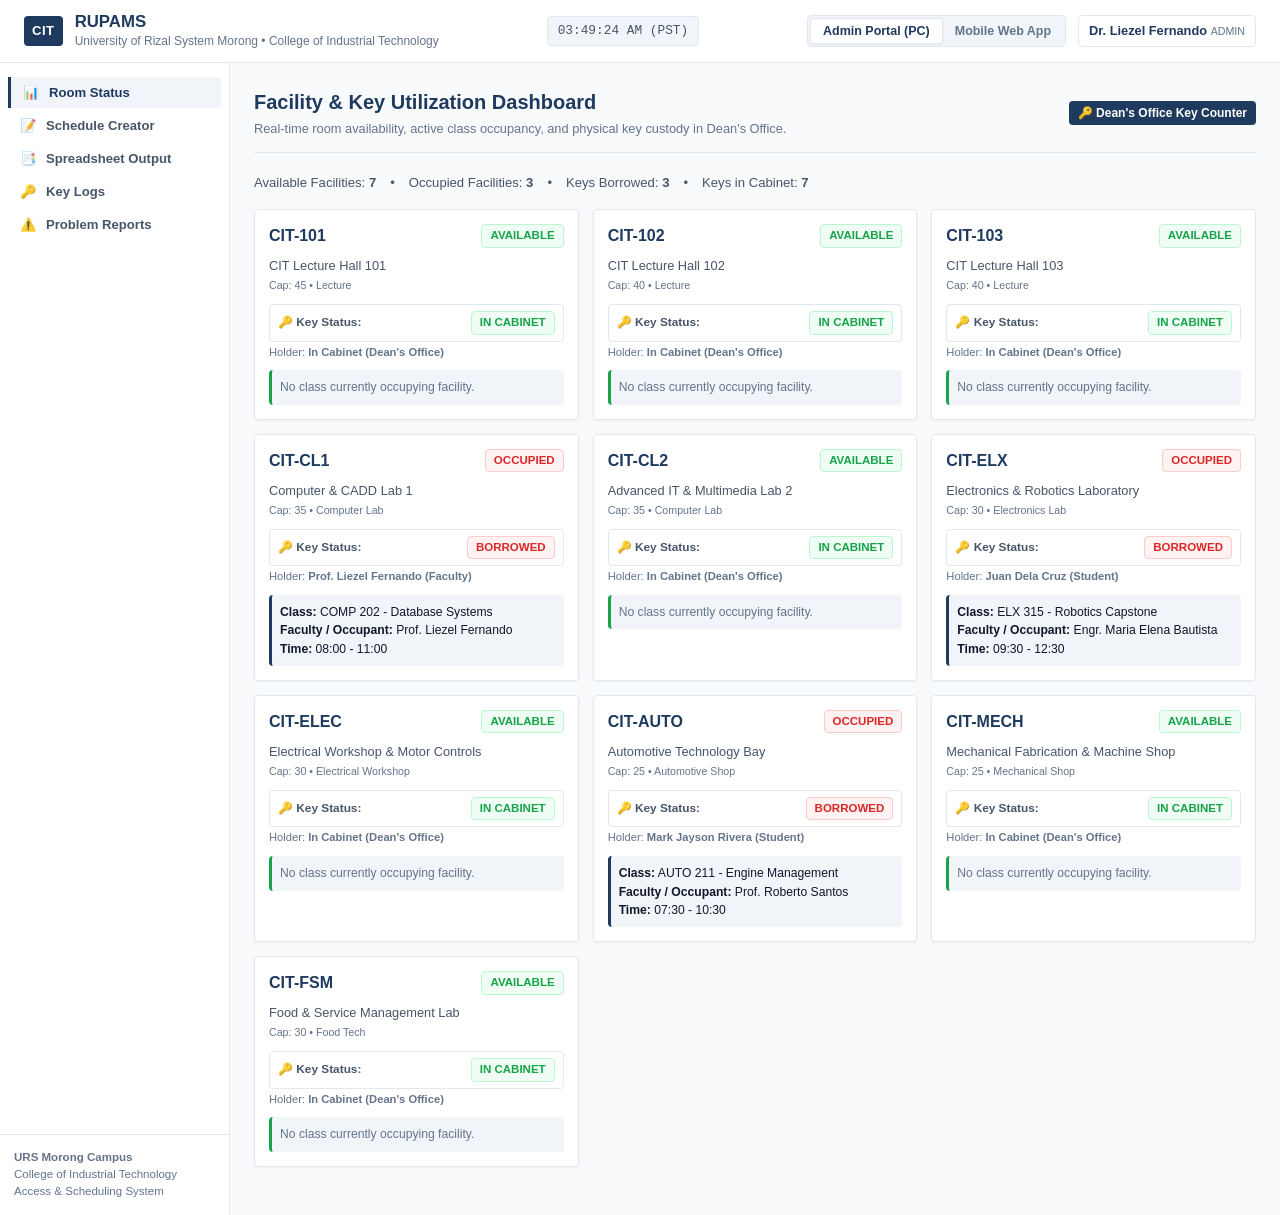
==== commit c65cf21a: "Add Dean's Office key counter, program/year/section dropdowns with schedule filtering, explicit key " ====
--- a/index.html
+++ b/index.html
@@ -66,9 +66,9 @@
           <span>Spreadsheet Output</span>
         </button>
 
-        <button class="nav-link" data-tab="transfers">
+        <button class="nav-link" data-tab="keylogs">
           <span>🔑</span>
-          <span>P2P Key Transfers</span>
+          <span>Key Logs</span>
         </button>
 
         <button class="nav-link" data-tab="reports">
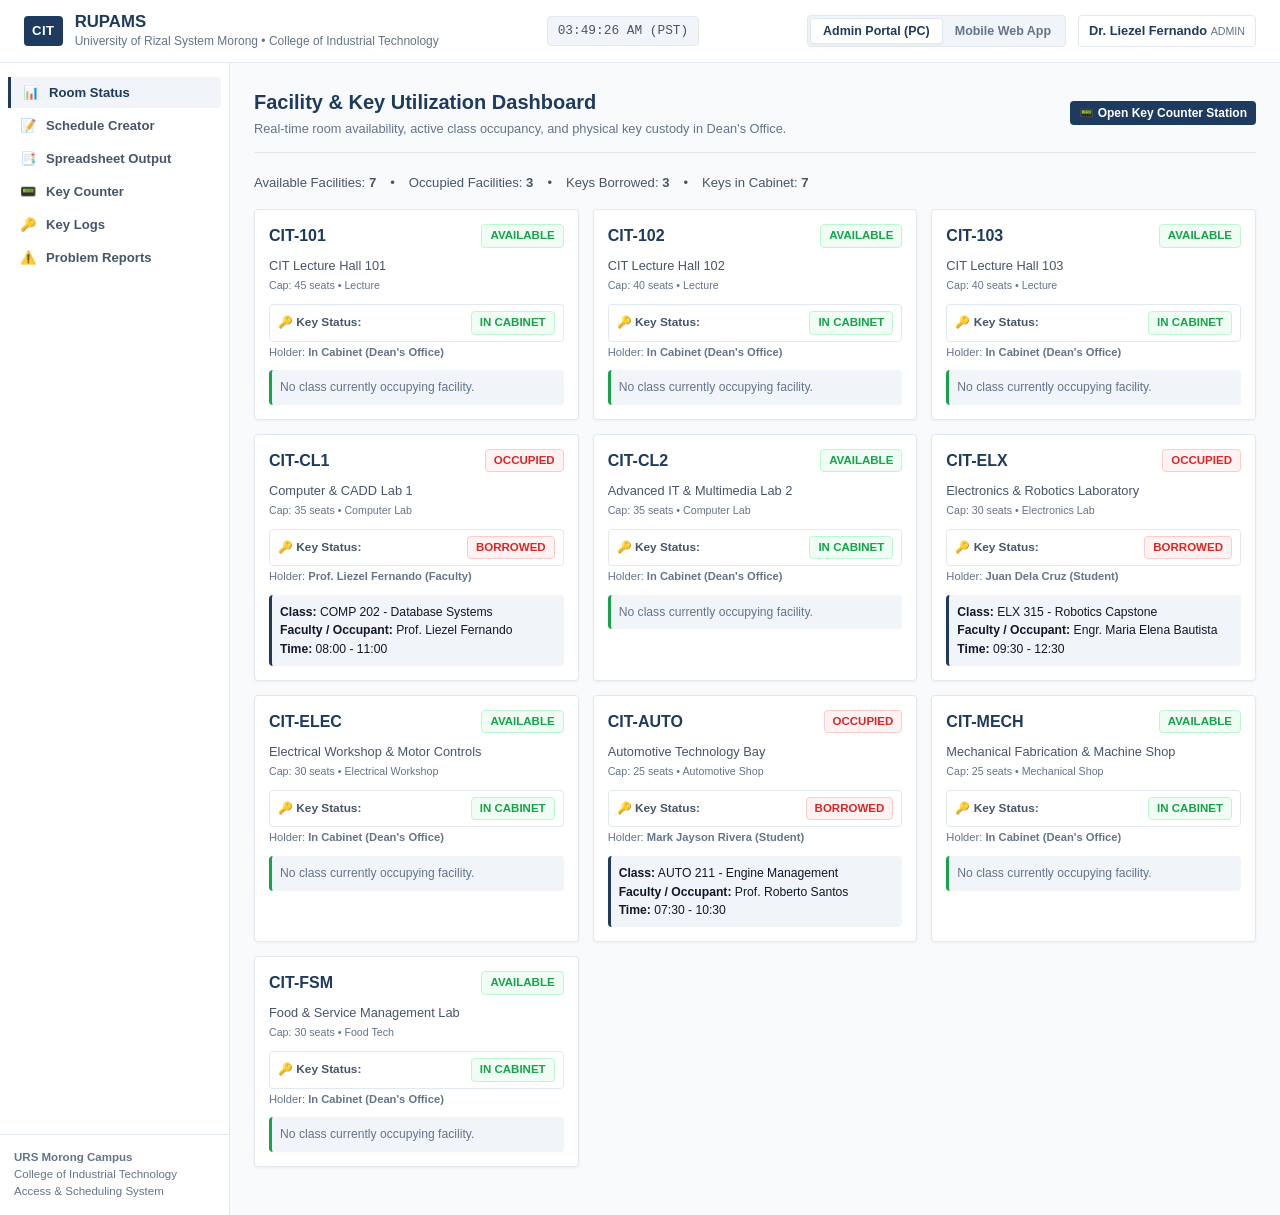
==== commit 2efe7cbb: "Add Key Counter tab in Admin, NFC/camera scanners in transfer steps, and key status in mobile rooms " ====
--- a/index.html
+++ b/index.html
@@ -64,6 +64,11 @@
         <button class="nav-link" data-tab="spreadsheet">
           <span>📑</span>
           <span>Spreadsheet Output</span>
+        </button>
+
+        <button class="nav-link" data-tab="keycounter">
+          <span>📟</span>
+          <span>Key Counter</span>
         </button>
 
         <button class="nav-link" data-tab="keylogs">
--- a/css/admin.css
+++ b/css/admin.css
@@ -258,3 +258,47 @@
   font-size: 0.78rem;
   color: var(--c-text-muted);
 }
+
+/* Dean's Office Key Counter Tab */
+.key-counter-panel {
+  display: grid;
+  grid-template-columns: 460px 1fr;
+  gap: 20px;
+}
+
+@media (max-width: 960px) {
+  .key-counter-panel {
+    grid-template-columns: 1fr;
+  }
+}
+
+.key-counter-card {
+  background: var(--c-surface);
+  border: 1px solid var(--c-border);
+  border-radius: var(--radius-sm);
+  padding: 18px;
+  box-shadow: var(--shadow-subtle);
+}
+
+.cabinet-status-grid {
+  display: grid;
+  grid-template-columns: repeat(auto-fill, minmax(130px, 1fr));
+  gap: 10px;
+}
+
+.cabinet-slot-card {
+  border: 1px solid var(--c-border);
+  border-radius: var(--radius-sm);
+  padding: 8px 10px;
+  background: var(--c-surface);
+  font-size: 0.76rem;
+}
+
+.cabinet-slot-card.in-cabinet {
+  border-left: 3px solid var(--c-green);
+}
+
+.cabinet-slot-card.borrowed {
+  border-left: 3px solid var(--c-red);
+  background: var(--c-secondary-light);
+}
--- a/css/mobile.css
+++ b/css/mobile.css
@@ -1,9 +1,9 @@
 /* ==========================================================================
    RUPAMS - Mobile Web App Styles (Minimalist Light Edition)
    Strictly 3 Features:
-   1. Peer-to-Peer Return/Borrow Key Transfer (NFC + QR)
-   2. Facility Problem Report with Photo Upload
-   3. Minimalist Rooms Availability Dashboard
+   1. Minimalist Rooms Availability Dashboard (With Key Status)
+   2. Key Handover (NFC Scanner in Step 1 & Camera/QR Scanner in Step 2)
+   3. Facility Problem Report with Photo Upload
    ========================================================================== */
 
 .mobile-viewport-container {
@@ -80,7 +80,7 @@
   padding: 16px;
 }
 
-/* 1. Room Status Minimal List */
+/* 1. Room Status Minimal List (With Explicit Key Status) */
 .room-minimal-list {
   display: flex;
   flex-direction: column;
@@ -113,6 +113,18 @@
   font-size: 0.9rem;
   font-weight: 700;
   color: var(--c-primary);
+}
+
+.room-key-status-row {
+  display: flex;
+  align-items: center;
+  justify-content: space-between;
+  margin: 6px 0;
+  padding: 4px 8px;
+  background: var(--c-secondary-light);
+  border-radius: var(--radius-sm);
+  font-size: 0.72rem;
+  border: 1px solid var(--c-border);
 }
 
 .room-min-occupant {
@@ -121,7 +133,7 @@
   margin-top: 4px;
 }
 
-/* 2. P2P Key Transfer Flow */
+/* 2. Key Transfer / Handover Flow */
 .p2p-card {
   background: var(--c-secondary-light);
   border: 1px solid var(--c-border);
@@ -159,21 +171,95 @@
 
 .p2p-verification-screen {
   text-align: center;
-  padding: 10px 0;
-}
-
-.scan-box-clean {
-  border: 2px dashed var(--c-border);
+  padding: 6px 0;
+}
+
+/* Step 1: NFC Scanner Minimalist UI */
+.nfc-scanner-box {
+  background: var(--c-surface);
+  border: 1px solid var(--c-border);
   border-radius: var(--radius-sm);
   padding: 20px 14px;
-  background: var(--c-surface);
-  margin-bottom: 14px;
-}
-
-.scan-icon-clean {
-  font-size: 2rem;
-  margin-bottom: 6px;
-  color: var(--c-primary);
+  margin-bottom: 14px;
+  text-align: center;
+}
+
+.nfc-wave-container {
+  width: 70px;
+  height: 70px;
+  margin: 0 auto 12px auto;
+  position: relative;
+  display: flex;
+  align-items: center;
+  justify-content: center;
+}
+
+.nfc-wave-circle {
+  position: absolute;
+  border-radius: 50%;
+  border: 2px solid #cbd5e1;
+  animation: nfc-pulse 1.8s infinite ease-out;
+}
+
+.nfc-wave-circle:nth-child(1) { width: 34px; height: 34px; animation-delay: 0s; }
+.nfc-wave-circle:nth-child(2) { width: 52px; height: 52px; animation-delay: 0.4s; }
+.nfc-wave-circle:nth-child(3) { width: 70px; height: 70px; animation-delay: 0.8s; }
+
+.nfc-core-icon {
+  font-size: 1.5rem;
+  z-index: 2;
+  color: var(--c-primary);
+}
+
+@keyframes nfc-pulse {
+  0% { transform: scale(0.6); opacity: 0.8; }
+  100% { transform: scale(1.3); opacity: 0; }
+}
+
+/* Step 2: Camera / QR Scanner Viewport */
+.camera-scanner-viewport {
+  background: #0f172a;
+  border-radius: var(--radius-sm);
+  width: 100%;
+  height: 200px;
+  position: relative;
+  overflow: hidden;
+  margin-bottom: 12px;
+  display: flex;
+  align-items: center;
+  justify-content: center;
+}
+
+.camera-scanner-viewport video {
+  width: 100%;
+  height: 100%;
+  object-fit: cover;
+}
+
+.camera-guide-box {
+  position: absolute;
+  width: 140px;
+  height: 140px;
+  border: 2px solid rgba(255, 255, 255, 0.85);
+  border-radius: 6px;
+  box-shadow: 0 0 0 1000px rgba(0, 0, 0, 0.35);
+  pointer-events: none;
+}
+
+.camera-laser-bar {
+  position: absolute;
+  left: 0;
+  right: 0;
+  height: 2px;
+  background: var(--c-red);
+  box-shadow: 0 0 4px var(--c-red);
+  animation: laser-sweep 2s infinite ease-in-out;
+}
+
+@keyframes laser-sweep {
+  0% { top: 5%; }
+  50% { top: 95%; }
+  100% { top: 5%; }
 }
 
 /* 3. Problem Reporting Form */
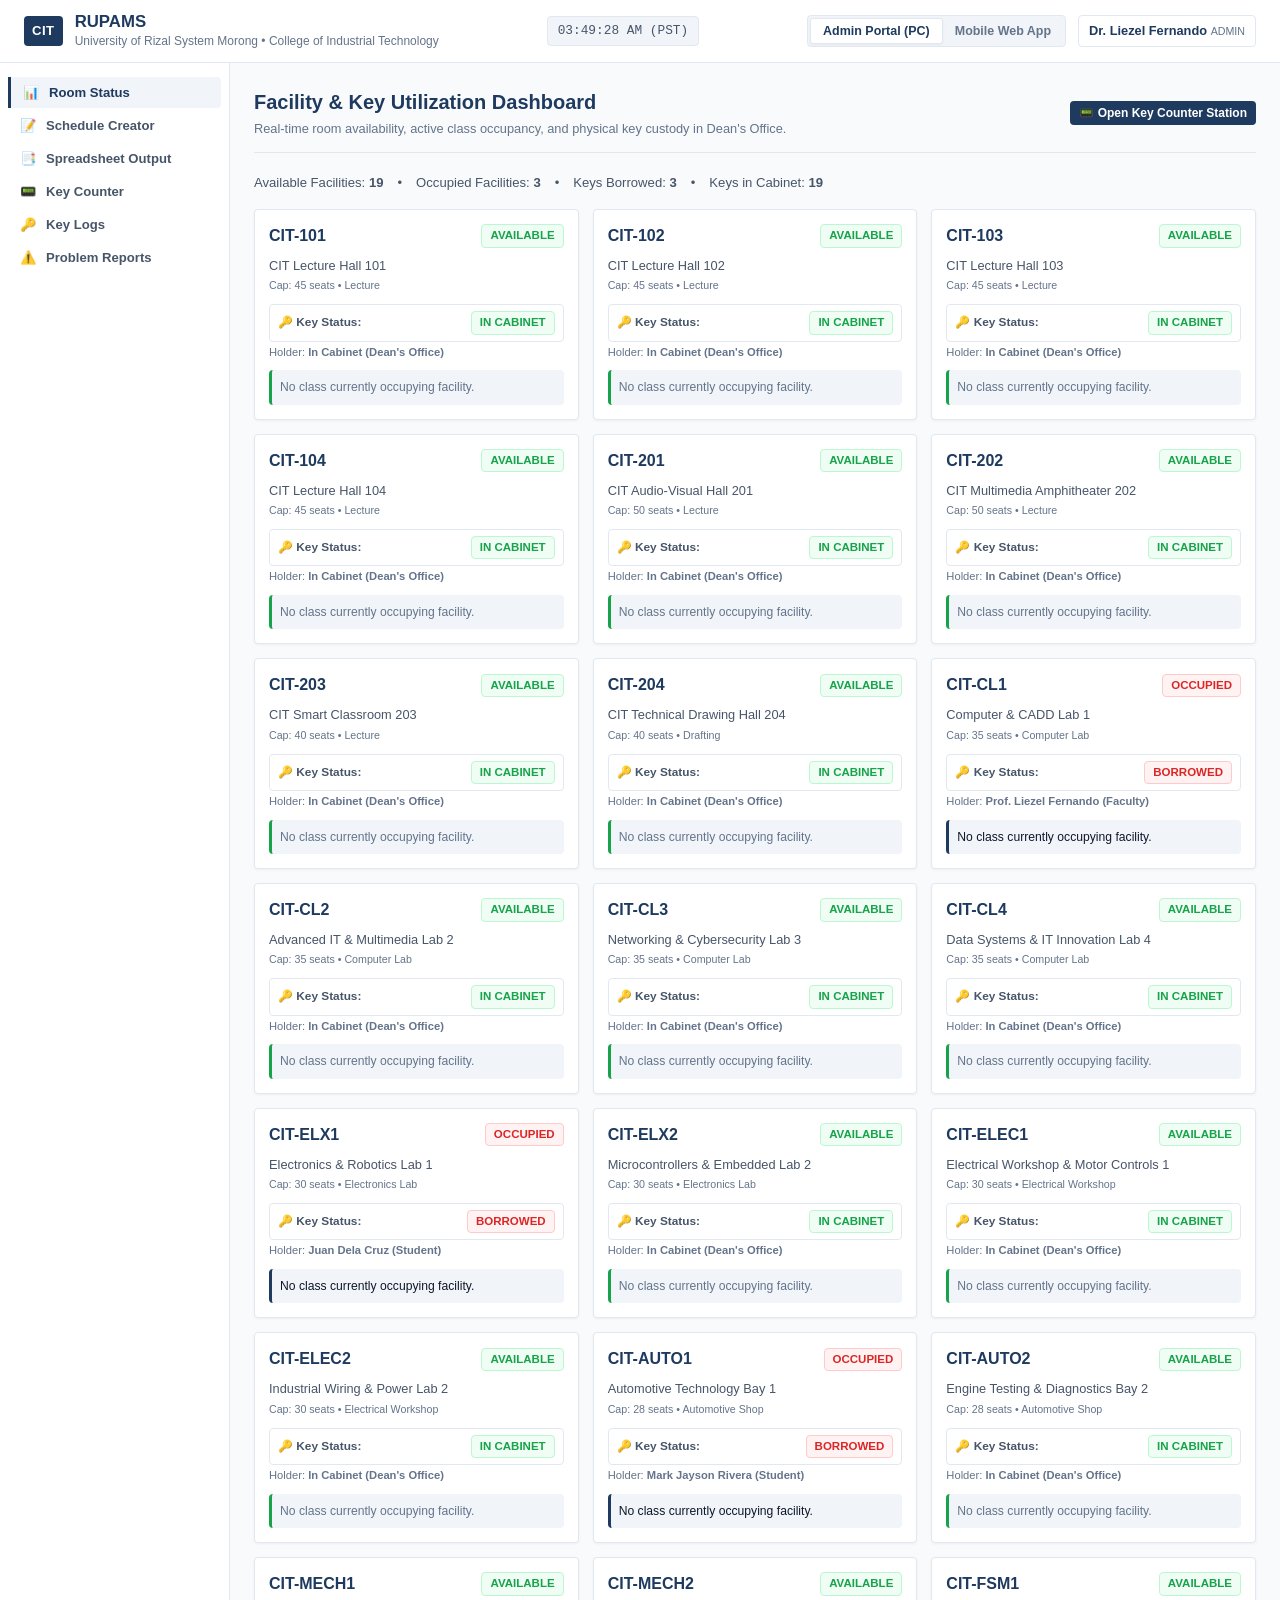
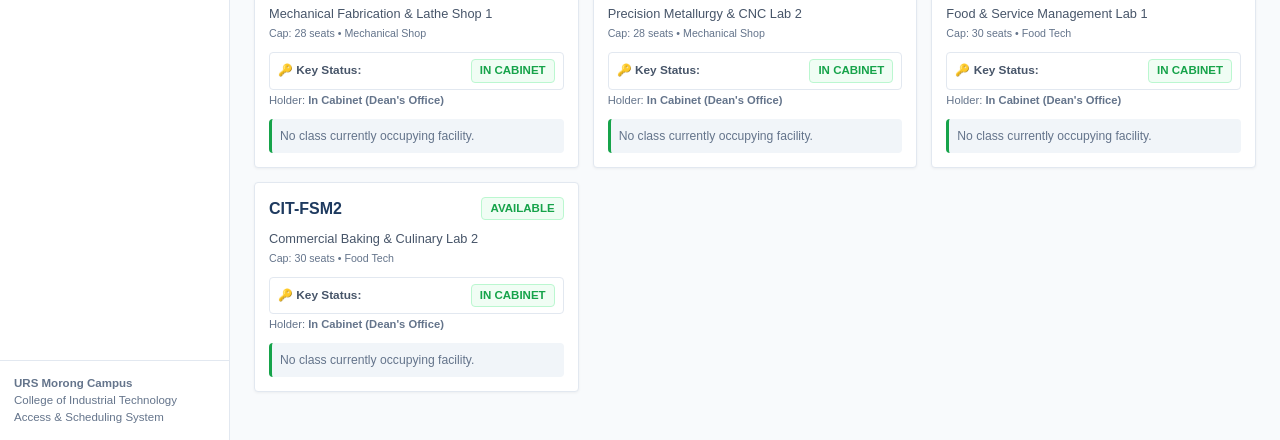
==== commit a7e07def: "Add published class schedule feature Co-authored-by: Copilot <223556219+Copilot@users.noreply.github" ====
--- a/index.html
+++ b/index.html
@@ -96,22 +96,26 @@
 
   <!-- ==========================================================================
        VIEW CONTAINER 2: MOBILE WEB APP (STUDENTS & FACULTY)
-       Strictly 3 Features:
-       1. Peer-to-Peer Return/Borrow Key Transfer (NFC + QR)
-       2. Submit Facility Problem Report (with picture upload)
-       3. Minimalist Rooms Availability Dashboard
+       Features:
+       1. Minimalist Rooms Availability Dashboard
+       2. Published Class Schedule Timetable (Per Year & Section)
+       3. Peer-to-Peer Return/Borrow Key Transfer (NFC + QR)
+       4. Submit Facility Problem Report (with picture upload)
        ========================================================================== -->
   <main id="mobileAppContainer" class="mobile-viewport-container hidden">
     <div class="mobile-card-shell">
       <div class="mobile-top-bar">
         <span class="mobile-title">CIT Mobile Portal</span>
-        <span class="mobile-user-tag" id="mobileUserNameTag">Juan Dela Cruz (Student)</span>
-      </div>
-
-      <!-- Clean 3-Tab Bar -->
+        <span class="mobile-user-tag" id="mobileUserNameTag" title="Tap to switch user persona">Juan Dela Cruz (Student) ▾</span>
+      </div>
+
+      <!-- Clean 4-Tab Bar -->
       <nav class="mobile-tabs-nav">
         <button class="m-tab-btn active" data-tab="rooms">
           Rooms Status
+        </button>
+        <button class="m-tab-btn" data-tab="schedule">
+          Class Schedule
         </button>
         <button class="m-tab-btn" data-tab="transfer">
           Key Transfer
@@ -173,7 +177,7 @@
 
           <div style="padding: 10px; border: 1px solid var(--c-border); border-radius: var(--radius-sm); cursor: pointer;" onclick="appUi.selectUserPreset('student')">
             <strong style="color: var(--c-primary); font-size: 0.85rem;">Juan Dela Cruz</strong>
-            <div style="font-size: 0.74rem; color: var(--c-text-muted);">Student (3rd Year BSIT Electronics)</div>
+            <div style="font-size: 0.74rem; color: var(--c-text-muted);">Student (3rd Year BSIT Electronics - Section A)</div>
           </div>
         </div>
       </div>
--- a/css/admin.css
+++ b/css/admin.css
@@ -259,6 +259,172 @@
   color: var(--c-text-muted);
 }
 
+/* Spreadsheet Year & Section Selector & Publication Toolbar */
+.spreadsheet-toolbar {
+  display: flex;
+  justify-content: space-between;
+  align-items: center;
+  flex-wrap: wrap;
+  gap: 12px;
+  background: var(--c-secondary-light);
+  border: 1px solid var(--c-border);
+  border-radius: var(--radius-sm);
+  padding: 12px 14px;
+  margin-bottom: 16px;
+}
+
+.spreadsheet-selector-group {
+  display: flex;
+  align-items: center;
+  gap: 10px;
+  flex: 1;
+  min-width: 280px;
+}
+
+.spreadsheet-selector-group label {
+  font-size: 0.8rem;
+  font-weight: 700;
+  color: var(--c-primary);
+  white-space: nowrap;
+}
+
+.spreadsheet-pub-controls {
+  display: flex;
+  align-items: center;
+  gap: 10px;
+  flex-wrap: wrap;
+}
+
+.pub-status-badge {
+  display: inline-flex;
+  align-items: center;
+  gap: 6px;
+  padding: 5px 12px;
+  border-radius: var(--radius-sm);
+  font-size: 0.74rem;
+  font-weight: 600;
+}
+
+.pub-status-badge.published {
+  background: var(--c-green-bg);
+  color: var(--c-green);
+  border: 1px solid #bbf7d0;
+}
+
+.pub-status-badge.draft {
+  background: var(--c-amber-bg);
+  color: var(--c-amber);
+  border: 1px solid #fde68a;
+}
+
+.cohort-info-card {
+  display: grid;
+  grid-template-columns: repeat(auto-fit, minmax(130px, 1fr));
+  gap: 12px;
+  background: #ffffff;
+  border: 1px solid var(--c-border);
+  border-left: 4px solid var(--c-primary);
+  border-radius: var(--radius-sm);
+  padding: 12px 16px;
+  margin-bottom: 16px;
+  font-size: 0.82rem;
+}
+
+.cohort-stat-item {
+  display: flex;
+  flex-direction: column;
+}
+
+.cohort-stat-label {
+  font-size: 0.68rem;
+  color: var(--c-text-muted);
+  text-transform: uppercase;
+  letter-spacing: 0.5px;
+}
+
+.cohort-stat-val {
+  font-weight: 700;
+  color: var(--c-primary);
+  font-size: 0.95rem;
+}
+
+/* Weekly Timetable Matrix Grid */
+.matrix-wrapper {
+  overflow-x: auto;
+  margin-bottom: 20px;
+  border: 1px solid var(--c-border);
+  border-radius: var(--radius-sm);
+  background: #ffffff;
+}
+
+.matrix-table {
+  width: 100%;
+  border-collapse: collapse;
+  font-size: 0.76rem;
+  text-align: center;
+  min-width: 720px;
+}
+
+.matrix-table th {
+  background: var(--c-primary);
+  color: #ffffff;
+  padding: 8px 10px;
+  font-weight: 600;
+  border: 1px solid #2d4f7c;
+}
+
+.matrix-table td {
+  border: 1px solid var(--c-border);
+  padding: 6px 8px;
+  vertical-align: top;
+  height: 68px;
+  width: 16%;
+}
+
+.matrix-time-col {
+  background: var(--c-secondary-light);
+  font-weight: 600;
+  color: var(--c-secondary);
+  width: 90px !important;
+  white-space: nowrap;
+}
+
+.matrix-course-cell {
+  background: #f0fdf4;
+  border: 1px solid #bbf7d0;
+  border-left: 3px solid var(--c-primary);
+  border-radius: 3px;
+  padding: 6px;
+  text-align: left;
+  min-height: 56px;
+  display: flex;
+  flex-direction: column;
+  justify-content: space-between;
+}
+
+.matrix-course-cell strong {
+  color: var(--c-primary);
+  font-size: 0.78rem;
+  display: block;
+}
+
+.matrix-course-cell small {
+  color: var(--c-text-muted);
+  font-size: 0.68rem;
+}
+
+.matrix-course-tag {
+  display: inline-block;
+  background: #ffffff;
+  padding: 1px 5px;
+  border-radius: 2px;
+  border: 1px solid #cbd5e1;
+  font-size: 0.65rem;
+  color: var(--c-secondary);
+  font-weight: 600;
+  margin-top: 4px;
+}
+
 /* Dean's Office Key Counter Tab */
 .key-counter-panel {
   display: grid;
--- a/css/mobile.css
+++ b/css/mobile.css
@@ -1,9 +1,10 @@
 /* ==========================================================================
    RUPAMS - Mobile Web App Styles (Minimalist Light Edition)
-   Strictly 3 Features:
+   Features:
    1. Minimalist Rooms Availability Dashboard (With Key Status)
-   2. Key Handover (NFC Scanner in Step 1 & Camera/QR Scanner in Step 2)
-   3. Facility Problem Report with Photo Upload
+   2. Class Schedule Timetable (Per Year & Section, Officially Published)
+   3. Key Handover (NFC Scanner in Step 1 & Camera/QR Scanner in Step 2)
+   4. Facility Problem Report with Photo Upload
    ========================================================================== */
 
 .mobile-viewport-container {
@@ -45,7 +46,22 @@
 
 .mobile-user-tag {
   font-size: 0.72rem;
-  color: var(--c-text-muted);
+  color: var(--c-primary);
+  background: var(--c-surface);
+  border: 1px solid var(--c-border);
+  padding: 3px 8px;
+  border-radius: 9999px;
+  cursor: pointer;
+  font-weight: 600;
+  transition: all 0.15s ease;
+  display: inline-flex;
+  align-items: center;
+  gap: 4px;
+}
+
+.mobile-user-tag:hover {
+  background: var(--c-primary-light);
+  border-color: var(--c-primary);
 }
 
 /* Mobile Tabs Bar */
@@ -61,12 +77,13 @@
   border: none;
   background: transparent;
   color: var(--c-secondary);
-  font-size: 0.76rem;
+  font-size: 0.74rem;
   font-weight: 600;
   cursor: pointer;
   text-align: center;
   border-bottom: 2px solid transparent;
   transition: all 0.15s ease;
+  white-space: nowrap;
 }
 
 .m-tab-btn.active {
@@ -280,3 +297,149 @@
   margin-top: 8px;
   border: 1px solid var(--c-border);
 }
+
+/* 4. Mobile Published Class Schedule Timetable */
+.mobile-schedule-wrap {
+  display: flex;
+  flex-direction: column;
+  gap: 12px;
+}
+
+.mobile-pub-banner {
+  padding: 10px 12px;
+  border-radius: var(--radius-sm);
+  font-size: 0.74rem;
+  line-height: 1.4;
+  display: flex;
+  align-items: flex-start;
+  gap: 8px;
+}
+
+.mobile-pub-banner.published {
+  background: var(--c-green-bg);
+  border: 1px solid #bbf7d0;
+  color: var(--c-green);
+}
+
+.mobile-pub-banner.draft {
+  background: var(--c-amber-bg);
+  border: 1px solid #fde68a;
+  color: var(--c-amber);
+}
+
+.mobile-cohort-selector-box {
+  background: var(--c-secondary-light);
+  border: 1px solid var(--c-border);
+  border-radius: var(--radius-sm);
+  padding: 10px 12px;
+}
+
+.mobile-cohort-selector-box label {
+  font-size: 0.72rem;
+  font-weight: 700;
+  color: var(--c-secondary);
+  display: block;
+  margin-bottom: 4px;
+}
+
+.mobile-cohort-meta {
+  display: flex;
+  justify-content: space-between;
+  align-items: center;
+  font-size: 0.7rem;
+  color: var(--c-text-muted);
+  margin-top: 6px;
+}
+
+.day-filter-bar {
+  display: flex;
+  gap: 6px;
+  overflow-x: auto;
+  padding-bottom: 4px;
+}
+
+.day-filter-btn {
+  padding: 4px 10px;
+  border-radius: var(--radius-sm);
+  font-size: 0.72rem;
+  font-weight: 600;
+  background: var(--c-surface);
+  border: 1px solid var(--c-border);
+  color: var(--c-secondary);
+  cursor: pointer;
+  white-space: nowrap;
+  transition: all 0.15s ease;
+}
+
+.day-filter-btn.active {
+  background: var(--c-primary);
+  color: #ffffff;
+  border-color: var(--c-primary);
+}
+
+.mobile-course-list {
+  display: flex;
+  flex-direction: column;
+  gap: 10px;
+}
+
+.mobile-course-card {
+  background: var(--c-surface);
+  border: 1px solid var(--c-border);
+  border-left: 3px solid var(--c-primary);
+  border-radius: var(--radius-sm);
+  padding: 12px;
+  box-shadow: var(--shadow-subtle);
+}
+
+.mobile-course-top {
+  display: flex;
+  justify-content: space-between;
+  align-items: center;
+  margin-bottom: 6px;
+}
+
+.mobile-day-tag {
+  font-weight: 700;
+  color: var(--c-primary);
+  font-size: 0.76rem;
+}
+
+.mobile-time-pill {
+  background: var(--c-secondary-light);
+  border: 1px solid var(--c-border);
+  padding: 2px 6px;
+  border-radius: 3px;
+  font-size: 0.68rem;
+  color: var(--c-secondary);
+  font-weight: 600;
+}
+
+.mobile-course-code {
+  font-size: 0.88rem;
+  font-weight: 700;
+  color: var(--c-primary);
+}
+
+.mobile-course-title {
+  font-size: 0.78rem;
+  color: var(--c-text-main);
+  margin-bottom: 8px;
+  line-height: 1.35;
+}
+
+.mobile-course-details {
+  display: flex;
+  flex-direction: column;
+  gap: 3px;
+  font-size: 0.72rem;
+  color: var(--c-secondary);
+  border-top: 1px dashed var(--c-border);
+  padding-top: 6px;
+}
+
+.mobile-course-details span {
+  display: flex;
+  align-items: center;
+  gap: 6px;
+}
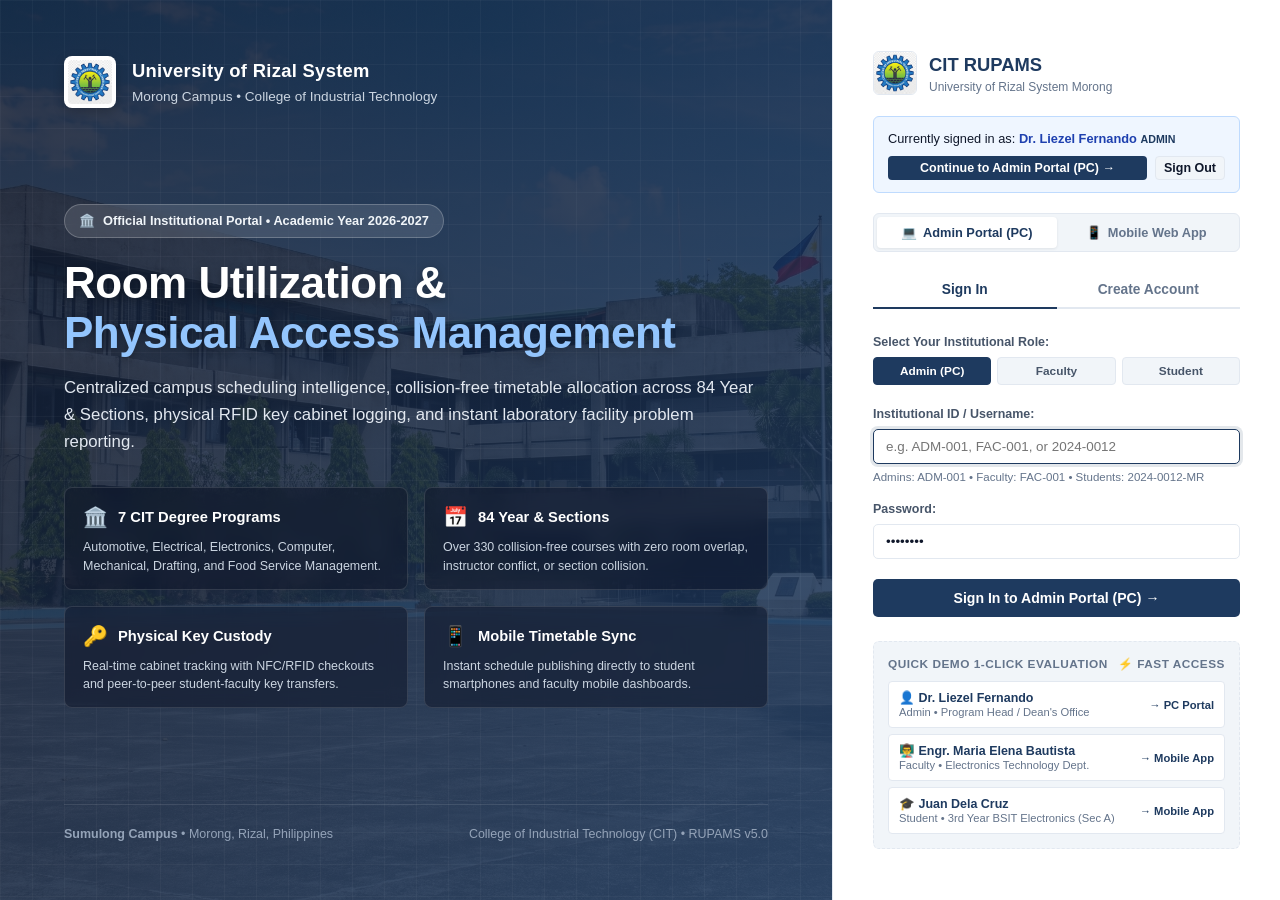
==== commit 04f171b6: "Add role-based portals and authentication Co-authored-by: Copilot <223556219+Copilot@users.noreply.g" ====
--- a/index.html
+++ b/index.html
@@ -3,200 +3,361 @@
 <head>
   <meta charset="UTF-8">
   <meta name="viewport" content="width=device-width, initial-scale=1.0">
-  <title>RUPAMS - Room Utilization & Physical Access Management System | URS Morong</title>
+  <title>RUPAMS - Sign In & Portal Landing | URS Morong College of Industrial Technology</title>
   
-  <!-- Minimalist Light Design Tokens -->
+  <!-- Favicon & Touch Icon -->
+  <link rel="icon" type="image/jpeg" href="assets/CITLogo.jpg">
+  <link rel="shortcut icon" type="image/jpeg" href="assets/CITLogo.jpg">
+  <link rel="apple-touch-icon" href="assets/CITLogo.jpg">
+  
+  <!-- Minimalist Light Design Tokens & Auth Styles -->
   <link rel="stylesheet" href="css/main.css">
-  <link rel="stylesheet" href="css/admin.css">
-  <link rel="stylesheet" href="css/mobile.css">
+  <link rel="stylesheet" href="css/auth.css">
 </head>
-<body>
-
-  <!-- ==========================================================================
-       TOP GLOBAL HEADER (Minimalist Light Theme)
-       ========================================================================== -->
-  <header class="global-header">
-    <div class="brand-section">
-      <div class="brand-badge">CIT</div>
-      <div class="brand-info">
-        <h1>RUPAMS</h1>
-        <span>University of Rizal System Morong • College of Industrial Technology</span>
+<body class="auth-page-body">
+
+  <div class="auth-layout-container">
+    
+    <!-- ==========================================================================
+         LEFT HERO PANEL (65% width on PC): Campus Backdrop & Institutional Presentation
+         ========================================================================== -->
+    <aside class="auth-hero-panel">
+      
+      <!-- Top Institutional Identity -->
+      <div class="auth-hero-header">
+        <img src="assets/CITLogo.jpg" alt="CIT Logo" class="auth-hero-logo">
+        <div class="auth-hero-inst-info">
+          <h2>University of Rizal System</h2>
+          <span>Morong Campus • College of Industrial Technology</span>
+        </div>
       </div>
-    </div>
-
-    <!-- Live Time -->
-    <div class="header-center">
-      <span class="header-time-pill" id="liveClockTime">--:--:-- (PST)</span>
-    </div>
-
-    <!-- Right Controls: View Switcher & Demo User Persona -->
-    <div class="header-right">
-      <div class="mode-toggle">
-        <button id="btnAdminView" class="active">Admin Portal (PC)</button>
-        <button id="btnMobileView">Mobile Web App</button>
+
+      <!-- Center Hero Message & Metrics -->
+      <div class="auth-hero-center">
+        <div class="auth-hero-badge-pill">
+          <span>🏛️</span>
+          <span>Official Institutional Portal • Academic Year 2026-2027</span>
+        </div>
+
+        <h1 class="auth-hero-title">
+          Room Utilization &<br>
+          <span>Physical Access Management</span>
+        </h1>
+
+        <p class="auth-hero-subtitle">
+          Centralized campus scheduling intelligence, collision-free timetable allocation across 84 Year & Sections, physical RFID key cabinet logging, and instant laboratory facility problem reporting.
+        </p>
+
+        <!-- 4 Institutional Pillars -->
+        <div class="auth-hero-pillars">
+          <div class="pillar-card">
+            <div class="pillar-header">
+              <span class="pillar-icon">🏛️</span>
+              <span class="pillar-title">7 CIT Degree Programs</span>
+            </div>
+            <p class="pillar-desc">
+              Automotive, Electrical, Electronics, Computer, Mechanical, Drafting, and Food Service Management.
+            </p>
+          </div>
+
+          <div class="pillar-card">
+            <div class="pillar-header">
+              <span class="pillar-icon">📅</span>
+              <span class="pillar-title">84 Year & Sections</span>
+            </div>
+            <p class="pillar-desc">
+              Over 330 collision-free courses with zero room overlap, instructor conflict, or section collision.
+            </p>
+          </div>
+
+          <div class="pillar-card">
+            <div class="pillar-header">
+              <span class="pillar-icon">🔑</span>
+              <span class="pillar-title">Physical Key Custody</span>
+            </div>
+            <p class="pillar-desc">
+              Real-time cabinet tracking with NFC/RFID checkouts and peer-to-peer student-faculty key transfers.
+            </p>
+          </div>
+
+          <div class="pillar-card">
+            <div class="pillar-header">
+              <span class="pillar-icon">📱</span>
+              <span class="pillar-title">Mobile Timetable Sync</span>
+            </div>
+            <p class="pillar-desc">
+              Instant schedule publishing directly to student smartphones and faculty mobile dashboards.
+            </p>
+          </div>
+        </div>
       </div>
 
-      <div class="user-badge" id="userProfileTrigger" title="Switch User Identity">
+      <!-- Bottom Campus Information -->
+      <footer class="auth-hero-footer">
         <div>
-          <strong id="headerUserName">Dr. Liezel Fernando</strong>
-          <small id="headerUserRole">(ADMIN)</small>
-        </div>
+          <strong>Sumulong Campus</strong> • Morong, Rizal, Philippines
+        </div>
+        <div>
+          College of Industrial Technology (CIT) • RUPAMS v5.0
+        </div>
+      </footer>
+    </aside>
+
+    <!-- ==========================================================================
+         RIGHT PANEL (35% width on PC): Sign In & Registration Card
+         (On Mobile: Serves as the simple centered sign in with campus background)
+         ========================================================================== -->
+    <main class="auth-form-panel">
+      <div class="auth-form-container">
+        
+        <!-- Header Branding -->
+        <div class="auth-brand-badge-row">
+          <img src="assets/CITLogo.jpg" alt="CIT Logo" class="auth-brand-logo">
+          <div class="auth-brand-text">
+            <h3>CIT RUPAMS</h3>
+            <span>University of Rizal System Morong</span>
+          </div>
+        </div>
+
+        <!-- Active Session Resume Banner (If user is already signed in) -->
+        <div id="activeSessionBanner" class="active-session-banner hidden">
+          <div>
+            Currently signed in as: <strong id="sessionUserName">User</strong> 
+            <small id="sessionUserRole" style="font-weight: 700; color: #1e3a5f;">(ROLE)</small>
+          </div>
+          <div class="active-session-actions">
+            <button id="sessionContinueBtn" class="btn btn-primary btn-sm" style="flex: 1; font-size: 0.78rem;">
+              Continue to Portal &rarr;
+            </button>
+            <button id="btnSessionLogout" class="btn btn-secondary btn-sm" style="font-size: 0.78rem;">
+              Sign Out
+            </button>
+          </div>
+        </div>
+
+        <!-- Target Portal Switcher -->
+        <div class="portal-target-selector">
+          <button id="btnPortalTargetAdmin" class="portal-target-btn active" title="Access for Administrators and Dean's Office">
+            <span>💻</span>
+            <span>Admin Portal (PC)</span>
+          </button>
+          <button id="btnPortalTargetMobile" class="portal-target-btn" title="Access for Faculty Professors and Students">
+            <span>📱</span>
+            <span>Mobile Web App</span>
+          </button>
+        </div>
+
+        <!-- Action Switcher (Sign In vs Sign Up) -->
+        <div class="auth-action-tabs">
+          <button id="tabAuthSignIn" class="auth-action-tab active">Sign In</button>
+          <button id="tabAuthSignUp" class="auth-action-tab">Create Account</button>
+        </div>
+
+        <!-- ====================================================================
+             FORM 1: SIGN IN
+             ==================================================================== -->
+        <div id="boxSignIn">
+          <div id="signinAlert" style="display: none;"></div>
+
+          <form id="formSignIn" class="auth-form">
+            <!-- Role Selection Indicator -->
+            <div class="auth-form-group">
+              <label>Select Your Institutional Role:</label>
+              <div class="role-pills-row">
+                <button type="button" class="role-pill-btn active" data-role="admin">Admin (PC)</button>
+                <button type="button" class="role-pill-btn" data-role="faculty">Faculty</button>
+                <button type="button" class="role-pill-btn" data-role="student">Student</button>
+              </div>
+            </div>
+
+            <!-- ID / Username -->
+            <div class="auth-form-group">
+              <label for="signinIdentifier">Institutional ID / Username:</label>
+              <input type="text" id="signinIdentifier" placeholder="e.g. ADM-001, FAC-001, or 2024-0012" required autofocus>
+              <small>Admins: ADM-001 • Faculty: FAC-001 • Students: 2024-0012-MR</small>
+            </div>
+
+            <!-- Password -->
+            <div class="auth-form-group">
+              <label for="signinPassword">Password:</label>
+              <input type="password" id="signinPassword" placeholder="••••••••" value="admin123" required>
+            </div>
+
+            <button type="submit" id="btnSignInSubmit" class="btn-auth-submit">
+              Sign In to Admin Portal (PC) &rarr;
+            </button>
+          </form>
+
+          <!-- One-Click Quick Demo Sign In Box -->
+          <div class="quick-demo-box">
+            <div class="quick-demo-title">
+              <span>Quick Demo 1-Click Evaluation</span>
+              <span>⚡ Fast Access</span>
+            </div>
+            <div class="quick-demo-list">
+              <button type="button" class="quick-demo-btn" onclick="authManager.quickLogin('admin')">
+                <div>
+                  <strong>👤 Dr. Liezel Fernando</strong><br>
+                  <span>Admin • Program Head / Dean's Office</span>
+                </div>
+                <span style="font-weight: 700; color: var(--c-primary);">&rarr; PC Portal</span>
+              </button>
+
+              <button type="button" class="quick-demo-btn" onclick="authManager.quickLogin('faculty')">
+                <div>
+                  <strong>👨‍🏫 Engr. Maria Elena Bautista</strong><br>
+                  <span>Faculty • Electronics Technology Dept.</span>
+                </div>
+                <span style="font-weight: 700; color: var(--c-primary);">&rarr; Mobile App</span>
+              </button>
+
+              <button type="button" class="quick-demo-btn" onclick="authManager.quickLogin('student')">
+                <div>
+                  <strong>🎓 Juan Dela Cruz</strong><br>
+                  <span>Student • 3rd Year BSIT Electronics (Sec A)</span>
+                </div>
+                <span style="font-weight: 700; color: var(--c-primary);">&rarr; Mobile App</span>
+              </button>
+            </div>
+          </div>
+        </div>
+
+        <!-- ====================================================================
+             FORM 2: SIGN UP / REGISTRATION
+             ==================================================================== -->
+        <div id="boxSignUp" class="hidden">
+          <div id="signupAlert" style="display: none;"></div>
+
+          <form id="formSignUp" class="auth-form">
+            <!-- Role Selection -->
+            <div class="auth-form-group">
+              <label>Select Role to Register:</label>
+              <div class="role-pills-row">
+                <button type="button" class="role-pill-btn active" data-role="admin">Admin</button>
+                <button type="button" class="role-pill-btn" data-role="faculty">Faculty</button>
+                <button type="button" class="role-pill-btn" data-role="student">Student</button>
+              </div>
+            </div>
+
+            <!-- Full Name -->
+            <div class="auth-form-group">
+              <label for="signupName">Full Legal Name:</label>
+              <input type="text" id="signupName" placeholder="e.g. Prof. Ricardo Santos or Maria Reyes" required>
+            </div>
+
+            <!-- Institutional Email -->
+            <div class="auth-form-group">
+              <label for="signupEmail">Institutional Email:</label>
+              <input type="email" id="signupEmail" placeholder="e.g. name@urs.edu.ph">
+            </div>
+
+            <!-- DYNAMIC FIELDS: ADMIN -->
+            <div id="signupAdminFields">
+              <div class="auth-form-group">
+                <label for="signupAdminOffice">CIT Office / Administration Unit:</label>
+                <input type="text" id="signupAdminOffice" placeholder="e.g. Dean's Office / Program Head" value="Dean's Office">
+              </div>
+
+              <div class="auth-form-group">
+                <label for="signupAdminId">Admin Employee ID:</label>
+                <input type="text" id="signupAdminId" placeholder="e.g. ADM-002">
+              </div>
+
+              <div class="auth-form-group">
+                <label for="signupAdminPasscode">Admin Authorization Passcode:</label>
+                <input type="password" id="signupAdminPasscode" placeholder="Enter security key (Hint: CIT-ADMIN-2026)">
+                <small>Requires Dean's Office administrative authorization passcode.</small>
+              </div>
+            </div>
+
+            <!-- DYNAMIC FIELDS: FACULTY -->
+            <div id="signupFacultyFields" class="hidden">
+              <div class="auth-form-group">
+                <label for="signupFacultyDept">CIT Academic Department:</label>
+                <select id="signupFacultyDept">
+                  <option value="Electronics Technology">Electronics Technology</option>
+                  <option value="Computer Technology">Computer Technology</option>
+                  <option value="Electrical Technology">Electrical Technology</option>
+                  <option value="Automotive Technology">Automotive Technology</option>
+                  <option value="Mechanical Technology">Mechanical Technology</option>
+                  <option value="Drafting Technology">Drafting Technology</option>
+                  <option value="Food Service Management">Food Service Management</option>
+                </select>
+              </div>
+
+              <div class="auth-form-group">
+                <label for="signupFacultyId">Faculty Employee ID:</label>
+                <input type="text" id="signupFacultyId" placeholder="e.g. FAC-002">
+              </div>
+            </div>
+
+            <!-- DYNAMIC FIELDS: STUDENT -->
+            <div id="signupStudentFields" class="hidden">
+              <div class="auth-form-group">
+                <label for="signupStudentId">Student ID Number:</label>
+                <input type="text" id="signupStudentId" placeholder="e.g. 2026-0045-MR">
+              </div>
+
+              <div class="auth-form-group">
+                <label for="signupStudentProg">Degree Program:</label>
+                <select id="signupStudentProg">
+                  <option value="BSIT - Electronics Technology">BSIT - Electronics Technology</option>
+                  <option value="BSIT - Computer Technology">BSIT - Computer Technology</option>
+                  <option value="BSIT - Electrical Technology">BSIT - Electrical Technology</option>
+                  <option value="BSIT - Automotive Technology">BSIT - Automotive Technology</option>
+                  <option value="BSIT - Mechanical Technology">BSIT - Mechanical Technology</option>
+                  <option value="BSIT - Drafting Technology">BSIT - Drafting Technology</option>
+                  <option value="BSIT - Food Service Management">BSIT - Food Service Management</option>
+                </select>
+              </div>
+
+              <div style="display: flex; gap: 8px;">
+                <div class="auth-form-group" style="flex: 1;">
+                  <label for="signupStudentYear">Year Level:</label>
+                  <select id="signupStudentYear">
+                    <option value="1st Year">1st Year</option>
+                    <option value="2nd Year">2nd Year</option>
+                    <option value="3rd Year">3rd Year</option>
+                    <option value="4th Year">4th Year</option>
+                  </select>
+                </div>
+
+                <div class="auth-form-group" style="flex: 1;">
+                  <label for="signupStudentSec">Section:</label>
+                  <select id="signupStudentSec">
+                    <option value="Section A">Section A</option>
+                    <option value="Section B">Section B</option>
+                    <option value="Section C">Section C</option>
+                  </select>
+                </div>
+              </div>
+            </div>
+
+            <!-- Password & Confirm -->
+            <div class="auth-form-group">
+              <label for="signupPassword">Create Password:</label>
+              <input type="password" id="signupPassword" placeholder="Minimum 6 characters" value="password123" required>
+            </div>
+
+            <div class="auth-form-group">
+              <label for="signupConfirmPassword">Confirm Password:</label>
+              <input type="password" id="signupConfirmPassword" placeholder="Re-type password" value="password123" required>
+            </div>
+
+            <button type="submit" class="btn-auth-submit">
+              Complete Registration & Enter &rarr;
+            </button>
+          </form>
+        </div>
+
       </div>
-    </div>
-  </header>
-
-  <!-- ==========================================================================
-       VIEW CONTAINER 1: ADMIN WEB PORTAL (WEB PC)
-       ========================================================================== -->
-  <main id="adminPortalContainer" class="admin-layout">
-    <aside class="admin-sidebar">
-      <nav class="sidebar-menu">
-        <button class="nav-link active" data-tab="dashboard">
-          <span>📊</span>
-          <span>Room Status</span>
-        </button>
-
-        <button class="nav-link" data-tab="schedules">
-          <span>📝</span>
-          <span>Schedule Creator</span>
-        </button>
-
-        <button class="nav-link" data-tab="spreadsheet">
-          <span>📑</span>
-          <span>Spreadsheet Output</span>
-        </button>
-
-        <button class="nav-link" data-tab="keycounter">
-          <span>📟</span>
-          <span>Key Counter</span>
-        </button>
-
-        <button class="nav-link" data-tab="keylogs">
-          <span>🔑</span>
-          <span>Key Logs</span>
-        </button>
-
-        <button class="nav-link" data-tab="reports">
-          <span>⚠️</span>
-          <span>Problem Reports</span>
-        </button>
-      </nav>
-
-      <div class="sidebar-bottom">
-        <strong>URS Morong Campus</strong><br>
-        College of Industrial Technology<br>
-        Access & Scheduling System
-      </div>
-    </aside>
-
-    <section class="admin-main" id="adminDynamicContent">
-      <!-- Injected dynamically via appUi.renderAdminView() -->
-    </section>
-  </main>
-
-  <!-- ==========================================================================
-       VIEW CONTAINER 2: MOBILE WEB APP (STUDENTS & FACULTY)
-       Features:
-       1. Minimalist Rooms Availability Dashboard
-       2. Published Class Schedule Timetable (Per Year & Section)
-       3. Peer-to-Peer Return/Borrow Key Transfer (NFC + QR)
-       4. Submit Facility Problem Report (with picture upload)
-       ========================================================================== -->
-  <main id="mobileAppContainer" class="mobile-viewport-container hidden">
-    <div class="mobile-card-shell">
-      <div class="mobile-top-bar">
-        <span class="mobile-title">CIT Mobile Portal</span>
-        <span class="mobile-user-tag" id="mobileUserNameTag" title="Tap to switch user persona">Juan Dela Cruz (Student) ▾</span>
-      </div>
-
-      <!-- Clean 4-Tab Bar -->
-      <nav class="mobile-tabs-nav">
-        <button class="m-tab-btn active" data-tab="rooms">
-          Rooms Status
-        </button>
-        <button class="m-tab-btn" data-tab="schedule">
-          Class Schedule
-        </button>
-        <button class="m-tab-btn" data-tab="transfer">
-          Key Transfer
-        </button>
-        <button class="m-tab-btn" data-tab="report">
-          Report Problem
-        </button>
-      </nav>
-
-      <!-- Mobile Content Container -->
-      <div class="mobile-body" id="mobileDynamicBody">
-        <!-- Injected dynamically via appUi.renderMobileView() -->
-      </div>
-    </div>
-  </main>
-
-  <!-- ==========================================================================
-       MODAL: FULL PHOTO INSPECTION & DETAILS
-       ========================================================================== -->
-  <div class="modal-overlay" id="genericDetailModal">
-    <div class="modal-dialog">
-      <div class="modal-header">
-        <h3 id="genericModalTitle">Report Details</h3>
-        <button class="btn-close" onclick="appUi.closeModal('genericDetailModal')">&times;</button>
-      </div>
-      <div class="modal-body" id="genericModalBody">
-        <!-- Dynamically injected -->
-      </div>
-      <div class="modal-footer">
-        <button class="btn btn-secondary btn-sm" onclick="appUi.closeModal('genericDetailModal')">Close</button>
-      </div>
-    </div>
+    </main>
+
   </div>
 
-  <!-- ==========================================================================
-       MODAL: USER SWITCHER PERSONA
-       ========================================================================== -->
-  <div class="modal-overlay" id="userSwitcherModal">
-    <div class="modal-dialog" style="max-width: 420px;">
-      <div class="modal-header">
-        <h3>Switch Evaluation Identity</h3>
-        <button class="btn-close" onclick="appUi.closeModal('userSwitcherModal')">&times;</button>
-      </div>
-      <div class="modal-body">
-        <p style="font-size: 0.8rem; color: var(--c-text-muted); margin-bottom: 12px;">
-          Select a persona to test admin scheduling vs student/faculty mobile actions:
-        </p>
-
-        <div style="display: flex; flex-direction: column; gap: 8px;">
-          <div style="padding: 10px; border: 1px solid var(--c-border); border-radius: var(--radius-sm); cursor: pointer;" onclick="appUi.selectUserPreset('admin')">
-            <strong style="color: var(--c-primary); font-size: 0.85rem;">Dr. Liezel Fernando</strong>
-            <div style="font-size: 0.74rem; color: var(--c-text-muted);">Admin (Program Head / Dean's Office)</div>
-          </div>
-
-          <div style="padding: 10px; border: 1px solid var(--c-border); border-radius: var(--radius-sm); cursor: pointer;" onclick="appUi.selectUserPreset('faculty')">
-            <strong style="color: var(--c-primary); font-size: 0.85rem;">Engr. Maria Elena Bautista</strong>
-            <div style="font-size: 0.74rem; color: var(--c-text-muted);">Faculty (Electronics Dept.)</div>
-          </div>
-
-          <div style="padding: 10px; border: 1px solid var(--c-border); border-radius: var(--radius-sm); cursor: pointer;" onclick="appUi.selectUserPreset('student')">
-            <strong style="color: var(--c-primary); font-size: 0.85rem;">Juan Dela Cruz</strong>
-            <div style="font-size: 0.74rem; color: var(--c-text-muted);">Student (3rd Year BSIT Electronics - Section A)</div>
-          </div>
-        </div>
-      </div>
-      <div class="modal-footer">
-        <button class="btn btn-secondary btn-sm" onclick="appUi.closeModal('userSwitcherModal')">Cancel</button>
-      </div>
-    </div>
-  </div>
-
-  <!-- Toast Notification Container -->
-  <div id="toastContainer"></div>
-
   <!-- Scripts -->
-  <script src="js/audio.js"></script>
   <script src="js/mockData.js"></script>
   <script src="js/state.js"></script>
-  <script src="js/scheduler.js"></script>
-  <script src="js/keyManagement.js"></script>
-  <script src="js/qrNfcSim.js"></script>
-  <script src="js/app.js"></script>
+  <script src="js/auth.js"></script>
 </body>
 </html>
--- a/css/main.css
+++ b/css/main.css
@@ -370,3 +370,115 @@
 .toast.toast-error { border-left-color: var(--c-red); }
 
 .hidden { display: none !important; }
+
+
+/* Brand Logo Image Support */
+.brand-logo-img {
+  height: 40px;
+  width: 40px;
+  object-fit: contain;
+  border-radius: var(--radius-sm);
+  background: var(--c-surface);
+  border: 1px solid var(--c-border);
+}
+
+.mobile-brand-logo-img {
+  height: 28px;
+  width: 28px;
+  object-fit: contain;
+  border-radius: 4px;
+  background: var(--c-surface);
+  border: 1px solid var(--c-border);
+}
+
+/* Access Restriction Overlay (For Role Separation) */
+.access-restriction-screen {
+  position: fixed;
+  top: 0;
+  left: 0;
+  right: 0;
+  bottom: 0;
+  background: rgba(15, 23, 42, 0.88);
+  backdrop-filter: blur(8px);
+  z-index: 9999;
+  display: flex;
+  align-items: center;
+  justify-content: center;
+  padding: 20px;
+}
+
+.restriction-card {
+  background: #ffffff;
+  border-radius: var(--radius-lg);
+  max-width: 480px;
+  width: 100%;
+  padding: 32px 28px;
+  text-align: center;
+  box-shadow: 0 20px 40px rgba(0, 0, 0, 0.3);
+  border: 1px solid var(--c-border);
+}
+
+.restriction-icon {
+  font-size: 3rem;
+  margin-bottom: 12px;
+}
+
+.restriction-card h2 {
+  font-size: 1.3rem;
+  font-weight: 800;
+  color: var(--c-primary);
+  margin-bottom: 10px;
+}
+
+.restriction-card p {
+  font-size: 0.86rem;
+  color: var(--c-secondary);
+  line-height: 1.5;
+  margin-bottom: 12px;
+}
+
+.restriction-user-pill {
+  display: inline-block;
+  background: var(--c-secondary-light);
+  border: 1px solid var(--c-border);
+  padding: 6px 14px;
+  border-radius: 20px;
+  font-size: 0.8rem;
+  color: var(--c-primary);
+  font-weight: 700;
+  margin-bottom: 24px;
+}
+
+.restriction-actions {
+  display: flex;
+  flex-direction: column;
+  gap: 10px;
+}
+
+
+/* Enhanced CIT Logo Styling */
+.brand-logo-img {
+  height: 44px !important;
+  width: 44px !important;
+  min-width: 44px !important;
+  object-fit: contain !important;
+  border-radius: 6px !important;
+  background: #ffffff !important;
+  padding: 2px !important;
+  border: 1px solid var(--c-border) !important;
+  box-shadow: 0 1px 3px rgba(0, 0, 0, 0.08) !important;
+  display: block !important;
+}
+
+.mobile-brand-logo-img {
+  height: 34px !important;
+  width: 34px !important;
+  min-width: 34px !important;
+  object-fit: contain !important;
+  border-radius: 6px !important;
+  background: #ffffff !important;
+  padding: 2px !important;
+  border: 1px solid var(--c-border) !important;
+  box-shadow: 0 1px 2px rgba(0, 0, 0, 0.06) !important;
+  display: block !important;
+}
--- a/css/auth.css
+++ b/css/auth.css
@@ -0,0 +1,534 @@
+/* ==========================================================================
+   RUPAMS - Authentication & Landing Page Styles
+   PC Layout: Left 65% Campus Backdrop | Right 35% Sign In & Sign Up
+   Mobile Layout: Simple centered frosted sign in/up over Campus Backdrop
+   Colors: Minimalist Off-White, Deep Slate Navy (#1e3a5f), Slate Accents
+   ========================================================================== */
+
+.auth-page-body {
+  margin: 0;
+  padding: 0;
+  min-height: 100vh;
+  font-family: -apple-system, BlinkMacSystemFont, "Segoe UI", Roboto, "Helvetica Neue", Arial, sans-serif;
+  background-color: var(--c-bg, #f8fafc);
+  color: var(--c-text-main, #0f172a);
+}
+
+.auth-layout-container {
+  display: flex;
+  min-height: 100vh;
+  width: 100%;
+}
+
+/* ==========================================================================
+   LEFT PANEL (65% on PC): Campus Hero & Institutional Presentation
+   ========================================================================== */
+.auth-hero-panel {
+  flex: 0 0 65%;
+  width: 65%;
+  min-height: 100vh;
+  position: relative;
+  display: flex;
+  flex-direction: column;
+  justify-content: space-between;
+  padding: 56px 64px;
+  box-sizing: border-box;
+  color: #ffffff;
+  overflow: hidden;
+  /* Campus Background image with deep slate navy overlay */
+  background: 
+    linear-gradient(135deg, rgba(15, 23, 42, 0.84) 0%, rgba(30, 58, 95, 0.88) 100%),
+    url('../assets/urs-morong-campus-02-place.jfif') center center / cover no-repeat,
+    #1e3a5f;
+}
+
+/* Fallback subtle architectural grid pattern */
+.auth-hero-panel::before {
+  content: "";
+  position: absolute;
+  top: 0; left: 0; right: 0; bottom: 0;
+  background-image: 
+    linear-gradient(rgba(255, 255, 255, 0.03) 1px, transparent 1px),
+    linear-gradient(90deg, rgba(255, 255, 255, 0.03) 1px, transparent 1px);
+  background-size: 32px 32px;
+  pointer-events: none;
+}
+
+.auth-hero-header {
+  position: relative;
+  z-index: 2;
+  display: flex;
+  align-items: center;
+  gap: 16px;
+}
+
+.auth-hero-logo {
+  height: 52px;
+  width: 52px;
+  object-fit: contain;
+  border-radius: 8px;
+  background: #ffffff;
+  padding: 4px;
+  box-shadow: 0 4px 12px rgba(0, 0, 0, 0.2);
+}
+
+.auth-hero-seal-badge {
+  background: rgba(255, 255, 255, 0.15);
+  border: 1px solid rgba(255, 255, 255, 0.25);
+  color: #ffffff;
+  font-weight: 700;
+  font-size: 0.95rem;
+  padding: 8px 14px;
+  border-radius: 6px;
+  letter-spacing: 1px;
+}
+
+.auth-hero-inst-info h2 {
+  font-size: 1.15rem;
+  font-weight: 700;
+  letter-spacing: 0.3px;
+  margin: 0;
+  color: #ffffff;
+}
+
+.auth-hero-inst-info span {
+  font-size: 0.85rem;
+  color: #cbd5e1;
+  display: block;
+  margin-top: 2px;
+}
+
+.auth-hero-center {
+  position: relative;
+  z-index: 2;
+  margin: 40px 0;
+  max-width: 820px;
+}
+
+.auth-hero-badge-pill {
+  display: inline-flex;
+  align-items: center;
+  gap: 8px;
+  background: rgba(255, 255, 255, 0.12);
+  border: 1px solid rgba(255, 255, 255, 0.22);
+  backdrop-filter: blur(8px);
+  color: #f1f5f9;
+  font-size: 0.8rem;
+  font-weight: 600;
+  padding: 6px 14px;
+  border-radius: 999px;
+  margin-bottom: 20px;
+}
+
+.auth-hero-title {
+  font-size: 2.75rem;
+  font-weight: 800;
+  line-height: 1.15;
+  margin: 0 0 16px 0;
+  letter-spacing: -0.5px;
+  color: #ffffff;
+  text-shadow: 0 2px 10px rgba(0,0,0,0.3);
+}
+
+.auth-hero-title span {
+  color: #93c5fd;
+}
+
+.auth-hero-subtitle {
+  font-size: 1.05rem;
+  line-height: 1.6;
+  color: #e2e8f0;
+  margin-bottom: 32px;
+  max-width: 720px;
+}
+
+/* Institutional Metrics / Pillars */
+.auth-hero-pillars {
+  display: grid;
+  grid-template-columns: repeat(2, 1fr);
+  gap: 16px;
+  max-width: 760px;
+}
+
+.pillar-card {
+  background: rgba(15, 23, 42, 0.55);
+  border: 1px solid rgba(255, 255, 255, 0.12);
+  backdrop-filter: blur(10px);
+  border-radius: 8px;
+  padding: 14px 18px;
+  transition: transform 0.2s ease, border-color 0.2s ease;
+}
+
+.pillar-card:hover {
+  transform: translateY(-2px);
+  border-color: rgba(147, 197, 253, 0.4);
+}
+
+.pillar-header {
+  display: flex;
+  align-items: center;
+  gap: 10px;
+  margin-bottom: 6px;
+}
+
+.pillar-icon {
+  font-size: 1.25rem;
+}
+
+.pillar-title {
+  font-size: 0.92rem;
+  font-weight: 700;
+  color: #ffffff;
+}
+
+.pillar-desc {
+  font-size: 0.78rem;
+  color: #cbd5e1;
+  line-height: 1.45;
+  margin: 0;
+}
+
+.auth-hero-footer {
+  position: relative;
+  z-index: 2;
+  font-size: 0.78rem;
+  color: #94a3b8;
+  display: flex;
+  justify-content: space-between;
+  align-items: center;
+  border-top: 1px solid rgba(255, 255, 255, 0.1);
+  padding-top: 20px;
+}
+
+/* ==========================================================================
+   RIGHT PANEL (35% on PC): Sign In & Sign Up Form
+   ========================================================================== */
+.auth-form-panel {
+  flex: 0 0 35%;
+  width: 35%;
+  min-height: 100vh;
+  background: #ffffff;
+  display: flex;
+  flex-direction: column;
+  justify-content: center;
+  padding: 44px 40px;
+  box-sizing: border-box;
+  overflow-y: auto;
+  border-left: 1px solid var(--c-border, #e2e8f0);
+}
+
+.auth-form-container {
+  max-width: 420px;
+  width: 100%;
+  margin: 0 auto;
+}
+
+.auth-brand-badge-row {
+  display: flex;
+  align-items: center;
+  gap: 12px;
+  margin-bottom: 20px;
+}
+
+.auth-brand-logo {
+  height: 44px;
+  width: 44px;
+  object-fit: contain;
+  border-radius: 6px;
+  border: 1px solid var(--c-border, #e2e8f0);
+}
+
+.auth-fallback-badge {
+  background: var(--c-primary, #1e3a5f);
+  color: #ffffff;
+  font-weight: 800;
+  font-size: 0.9rem;
+  padding: 7px 10px;
+  border-radius: 6px;
+}
+
+.auth-brand-text h3 {
+  font-size: 1.15rem;
+  font-weight: 800;
+  color: var(--c-primary, #1e3a5f);
+  margin: 0;
+}
+
+.auth-brand-text span {
+  font-size: 0.75rem;
+  color: var(--c-text-muted, #64748b);
+  display: block;
+}
+
+/* Target Portal Switcher: Admin Portal (PC) vs Mobile Web App */
+.portal-target-selector {
+  display: flex;
+  background: var(--c-secondary-light, #f1f5f9);
+  border: 1px solid var(--c-border, #e2e8f0);
+  border-radius: 6px;
+  padding: 3px;
+  margin-bottom: 20px;
+}
+
+.portal-target-btn {
+  flex: 1;
+  border: none;
+  background: transparent;
+  padding: 8px 10px;
+  font-size: 0.8rem;
+  font-weight: 700;
+  color: var(--c-text-muted, #64748b);
+  border-radius: 4px;
+  cursor: pointer;
+  transition: all 0.15s ease;
+  display: flex;
+  align-items: center;
+  justify-content: center;
+  gap: 6px;
+}
+
+.portal-target-btn.active {
+  background: #ffffff;
+  color: var(--c-primary, #1e3a5f);
+  box-shadow: 0 1px 3px rgba(0,0,0,0.08);
+}
+
+/* Action Switcher: Sign In vs Sign Up */
+.auth-action-tabs {
+  display: flex;
+  border-bottom: 2px solid var(--c-border, #e2e8f0);
+  margin-bottom: 24px;
+}
+
+.auth-action-tab {
+  flex: 1;
+  text-align: center;
+  padding: 10px;
+  font-size: 0.86rem;
+  font-weight: 700;
+  color: var(--c-text-muted, #64748b);
+  background: transparent;
+  border: none;
+  border-bottom: 2px solid transparent;
+  margin-bottom: -2px;
+  cursor: pointer;
+  transition: all 0.15s ease;
+}
+
+.auth-action-tab.active {
+  color: var(--c-primary, #1e3a5f);
+  border-bottom-color: var(--c-primary, #1e3a5f);
+}
+
+/* Form Styles */
+.auth-form {
+  display: flex;
+  flex-direction: column;
+  gap: 14px;
+}
+
+.auth-form-group {
+  display: flex;
+  flex-direction: column;
+  gap: 5px;
+}
+
+.auth-form-group label {
+  font-size: 0.78rem;
+  font-weight: 700;
+  color: var(--c-secondary, #475569);
+}
+
+.auth-form-group input,
+.auth-form-group select {
+  padding: 9px 12px;
+  font-size: 0.84rem;
+  border: 1px solid var(--c-border, #e2e8f0);
+  border-radius: 5px;
+  background: #ffffff;
+  color: var(--c-text-main, #0f172a);
+  transition: border-color 0.15s ease, box-shadow 0.15s ease;
+}
+
+.auth-form-group input:focus,
+.auth-form-group select:focus {
+  outline: none;
+  border-color: var(--c-primary, #1e3a5f);
+  box-shadow: 0 0 0 3px rgba(30, 58, 95, 0.12);
+}
+
+.auth-form-group small {
+  font-size: 0.72rem;
+  color: var(--c-text-muted, #64748b);
+}
+
+.btn-auth-submit {
+  background: var(--c-primary, #1e3a5f);
+  color: #ffffff;
+  border: none;
+  padding: 11px 16px;
+  font-size: 0.88rem;
+  font-weight: 700;
+  border-radius: 5px;
+  cursor: pointer;
+  transition: background 0.15s ease, transform 0.1s ease;
+  display: flex;
+  align-items: center;
+  justify-content: center;
+  gap: 8px;
+  margin-top: 6px;
+}
+
+.btn-auth-submit:hover {
+  background: var(--c-primary-hover, #152942);
+  transform: translateY(-1px);
+}
+
+/* Role Selector Badges inside Sign In/Up */
+.role-pills-row {
+  display: flex;
+  gap: 6px;
+  margin-bottom: 6px;
+}
+
+.role-pill-btn {
+  flex: 1;
+  border: 1px solid var(--c-border, #e2e8f0);
+  background: var(--c-secondary-light, #f1f5f9);
+  padding: 6px 4px;
+  font-size: 0.74rem;
+  font-weight: 700;
+  color: var(--c-secondary, #475569);
+  border-radius: 4px;
+  cursor: pointer;
+  transition: all 0.15s ease;
+  text-align: center;
+}
+
+.role-pill-btn.active {
+  background: var(--c-primary, #1e3a5f);
+  color: #ffffff;
+  border-color: var(--c-primary, #1e3a5f);
+}
+
+/* One-Click Quick Demo Sign In Box */
+.quick-demo-box {
+  margin-top: 24px;
+  padding: 14px;
+  background: var(--c-secondary-light, #f1f5f9);
+  border: 1px dashed var(--c-border, #cbd5e1);
+  border-radius: 6px;
+}
+
+.quick-demo-title {
+  font-size: 0.74rem;
+  font-weight: 700;
+  text-transform: uppercase;
+  letter-spacing: 0.5px;
+  color: var(--c-text-muted, #64748b);
+  margin-bottom: 8px;
+  display: flex;
+  justify-content: space-between;
+  align-items: center;
+}
+
+.quick-demo-list {
+  display: flex;
+  flex-direction: column;
+  gap: 6px;
+}
+
+.quick-demo-btn {
+  display: flex;
+  align-items: center;
+  justify-content: space-between;
+  padding: 8px 10px;
+  background: #ffffff;
+  border: 1px solid var(--c-border, #e2e8f0);
+  border-radius: 4px;
+  cursor: pointer;
+  font-size: 0.78rem;
+  text-align: left;
+  transition: all 0.15s ease;
+}
+
+.quick-demo-btn:hover {
+  border-color: var(--c-primary, #1e3a5f);
+  background: #f8fafc;
+}
+
+.quick-demo-btn strong {
+  color: var(--c-primary, #1e3a5f);
+}
+
+.quick-demo-btn span {
+  font-size: 0.7rem;
+  color: var(--c-text-muted, #64748b);
+}
+
+/* Active Session Card (If user already logged in) */
+.active-session-banner {
+  background: #eff6ff;
+  border: 1px solid #bfdbfe;
+  border-radius: 6px;
+  padding: 12px 14px;
+  margin-bottom: 20px;
+  font-size: 0.8rem;
+}
+
+.active-session-banner strong {
+  color: #1e40af;
+}
+
+.active-session-actions {
+  display: flex;
+  gap: 8px;
+  margin-top: 8px;
+}
+
+/* ==========================================================================
+   MOBILE RESPONSIVE LAYOUT (< 880px)
+   Simple Sign In and Sign Up with Background Image
+   ========================================================================== */
+@media (max-width: 880px) {
+  .auth-layout-container {
+    flex-direction: column;
+    min-height: 100vh;
+    background: 
+      linear-gradient(135deg, rgba(15, 23, 42, 0.88) 0%, rgba(30, 58, 95, 0.92) 100%),
+      url('../assets/urs-morong-campus-02-place.jfif') center center / cover no-repeat,
+      #1e3a5f;
+    padding: 24px 16px;
+    box-sizing: border-box;
+    justify-content: center;
+    align-items: center;
+  }
+
+  /* Hide huge PC hero text on mobile */
+  .auth-hero-panel {
+    display: none;
+  }
+
+  /* Modern Frosted Glass Card for Mobile */
+  .auth-form-panel {
+    flex: none;
+    width: 100%;
+    max-width: 440px;
+    min-height: auto;
+    border-radius: 12px;
+    border: 1px solid rgba(255, 255, 255, 0.25);
+    background: rgba(255, 255, 255, 0.97);
+    backdrop-filter: blur(14px);
+    box-shadow: 0 16px 36px rgba(0, 0, 0, 0.35);
+    padding: 28px 22px;
+    margin: auto 0;
+  }
+
+  .auth-form-container {
+    max-width: 100%;
+  }
+
+  .auth-hero-title {
+    font-size: 1.8rem;
+  }
+}
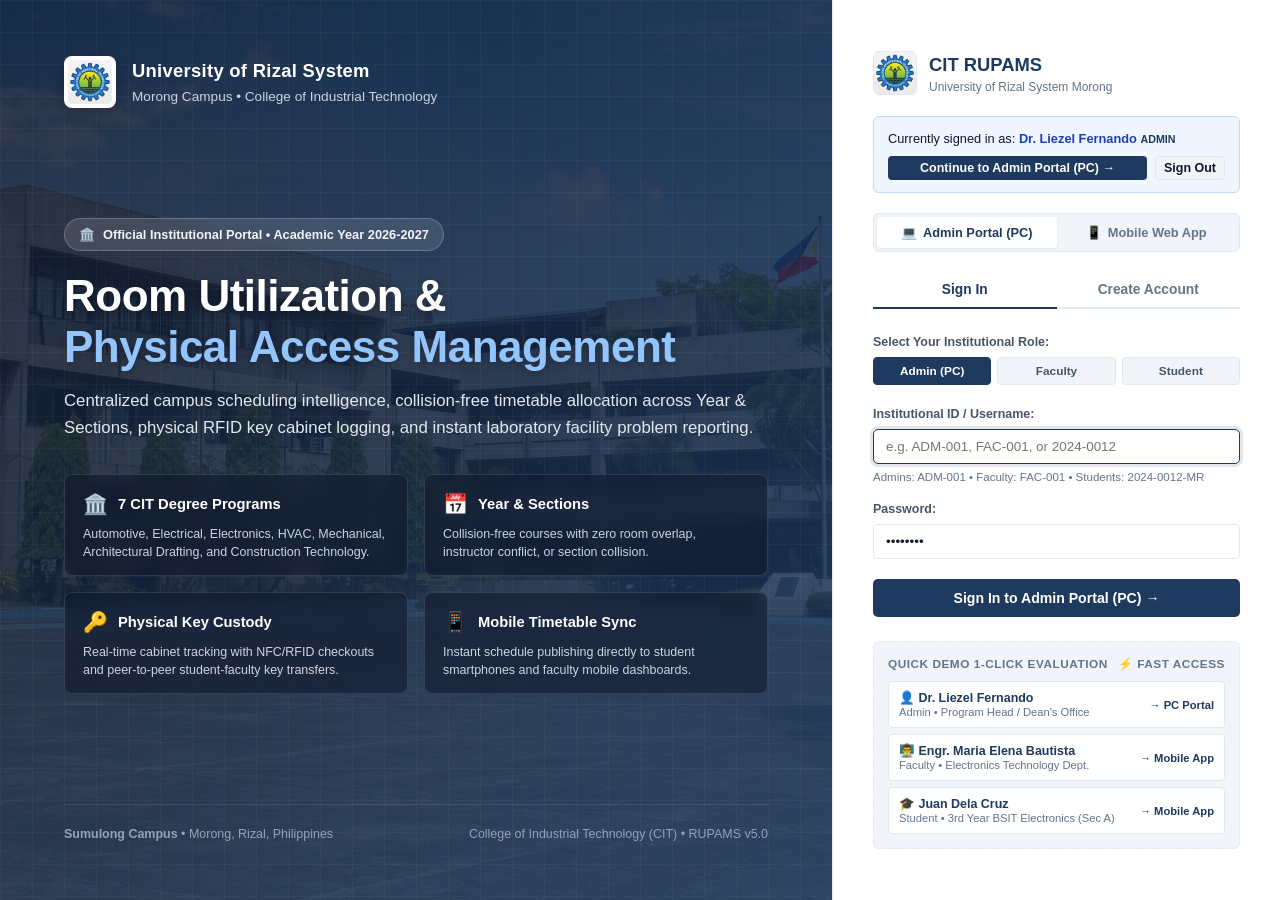
==== commit f6fd607d: "Change some infos" ====
--- a/index.html
+++ b/index.html
@@ -45,7 +45,7 @@
         </h1>
 
         <p class="auth-hero-subtitle">
-          Centralized campus scheduling intelligence, collision-free timetable allocation across 84 Year & Sections, physical RFID key cabinet logging, and instant laboratory facility problem reporting.
+          Centralized campus scheduling intelligence, collision-free timetable allocation across Year & Sections, physical RFID key cabinet logging, and instant laboratory facility problem reporting.
         </p>
 
         <!-- 4 Institutional Pillars -->
@@ -56,17 +56,17 @@
               <span class="pillar-title">7 CIT Degree Programs</span>
             </div>
             <p class="pillar-desc">
-              Automotive, Electrical, Electronics, Computer, Mechanical, Drafting, and Food Service Management.
+              Automotive, Electrical, Electronics, HVAC, Mechanical, Architectural Drafting, and Construction Technology.
             </p>
           </div>
 
           <div class="pillar-card">
             <div class="pillar-header">
               <span class="pillar-icon">📅</span>
-              <span class="pillar-title">84 Year & Sections</span>
+              <span class="pillar-title">Year & Sections</span>
             </div>
             <p class="pillar-desc">
-              Over 330 collision-free courses with zero room overlap, instructor conflict, or section collision.
+              Collision-free courses with zero room overlap, instructor conflict, or section collision.
             </p>
           </div>
 
@@ -349,15 +349,16 @@
             </button>
           </form>
         </div>
-
       </div>
     </main>
 
   </div>
 
   <!-- Scripts -->
+  <script src="js/audio.js"></script>
   <script src="js/mockData.js"></script>
   <script src="js/state.js"></script>
+  <script src="js/scheduler.js"></script>
   <script src="js/auth.js"></script>
 </body>
 </html>
--- a/css/main.css
+++ b/css/main.css
@@ -482,3 +482,190 @@
   box-shadow: 0 1px 2px rgba(0, 0, 0, 0.06) !important;
   display: block !important;
 }
+
+/* ==========================================================================
+   Notification Bell & 7:00 PM Curfew Alert System
+   ========================================================================== */
+.notif-wrapper {
+  position: relative;
+  display: inline-flex;
+  align-items: center;
+}
+
+.notif-bell-btn {
+  background: var(--c-surface);
+  border: 1px solid var(--c-border);
+  color: var(--c-primary);
+  border-radius: var(--radius-sm);
+  padding: 5px 9px;
+  cursor: pointer;
+  display: inline-flex;
+  align-items: center;
+  justify-content: center;
+  position: relative;
+  font-size: 1rem;
+  transition: all 0.15s ease;
+  line-height: 1;
+}
+
+.notif-bell-btn:hover {
+  background: var(--c-secondary-light);
+  border-color: var(--c-secondary);
+}
+
+.notif-bell-btn.mobile-bell-btn {
+  padding: 4px 7px;
+  font-size: 0.9rem;
+}
+
+.notif-badge {
+  position: absolute;
+  top: -5px;
+  right: -5px;
+  background: #dc2626;
+  color: #ffffff;
+  font-size: 0.65rem;
+  font-weight: 700;
+  border-radius: 999px;
+  min-width: 17px;
+  height: 17px;
+  display: inline-flex;
+  align-items: center;
+  justify-content: center;
+  padding: 0 4px;
+  box-shadow: 0 1px 3px rgba(0, 0, 0, 0.25);
+  animation: pulse-badge 2s infinite;
+}
+
+.notif-badge.hidden {
+  display: none !important;
+}
+
+@keyframes pulse-badge {
+  0% { transform: scale(1); }
+  50% { transform: scale(1.12); }
+  100% { transform: scale(1); }
+}
+
+.notif-dropdown {
+  position: absolute;
+  top: calc(100% + 8px);
+  right: 0;
+  width: 390px;
+  max-width: 92vw;
+  background: var(--c-surface);
+  border: 1px solid var(--c-border);
+  border-radius: var(--radius-sm);
+  box-shadow: 0 10px 25px -5px rgba(0, 0, 0, 0.18), 0 8px 10px -6px rgba(0, 0, 0, 0.1);
+  z-index: 1200;
+  display: flex;
+  flex-direction: column;
+  overflow: hidden;
+}
+
+.notif-dropdown.mobile-notif-dropdown {
+  width: 320px;
+  max-width: calc(100vw - 28px);
+  right: -50px;
+}
+
+.notif-dropdown.hidden {
+  display: none !important;
+}
+
+.notif-dropdown-header {
+  padding: 10px 14px;
+  background: var(--c-secondary-light);
+  border-bottom: 1px solid var(--c-border);
+  display: flex;
+  align-items: center;
+  justify-content: space-between;
+  gap: 8px;
+}
+
+.notif-dropdown-body {
+  max-height: 380px;
+  overflow-y: auto;
+  display: flex;
+  flex-direction: column;
+}
+
+.notif-item {
+  padding: 10px 14px;
+  border-bottom: 1px solid var(--c-border);
+  display: flex;
+  gap: 10px;
+  align-items: flex-start;
+  transition: background 0.15s ease;
+  font-size: 0.78rem;
+  background: #ffffff;
+}
+
+.notif-item:hover {
+  background: #f8fafc;
+}
+
+.notif-item.unread {
+  background: #f0f7ff;
+}
+
+.notif-item.urgent {
+  background: #fef2f2;
+  border-left: 3px solid #dc2626;
+}
+
+.notif-item-icon {
+  font-size: 1.15rem;
+  line-height: 1;
+  flex-shrink: 0;
+  margin-top: 2px;
+}
+
+.notif-item-content {
+  flex: 1;
+  min-width: 0;
+}
+
+.notif-item-title {
+  font-weight: 700;
+  color: var(--c-primary);
+  margin-bottom: 2px;
+  display: flex;
+  justify-content: space-between;
+  align-items: baseline;
+  gap: 8px;
+}
+
+.notif-item-time {
+  font-size: 0.68rem;
+  color: var(--c-text-muted);
+  font-weight: normal;
+  white-space: nowrap;
+}
+
+.notif-item-desc {
+  color: var(--c-text);
+  font-size: 0.74rem;
+  line-height: 1.35;
+  margin-bottom: 6px;
+}
+
+.notif-item-action {
+  display: inline-flex;
+  gap: 6px;
+  align-items: center;
+}
+
+.notif-empty {
+  padding: 24px 16px;
+  text-align: center;
+  color: var(--c-text-muted);
+  font-size: 0.78rem;
+}
+
+.form-control.is-invalid {
+  border-color: var(--c-red) !important;
+  background-color: #fffaf0;
+  box-shadow: 0 0 0 2px rgba(220, 38, 38, 0.12);
+}
+
